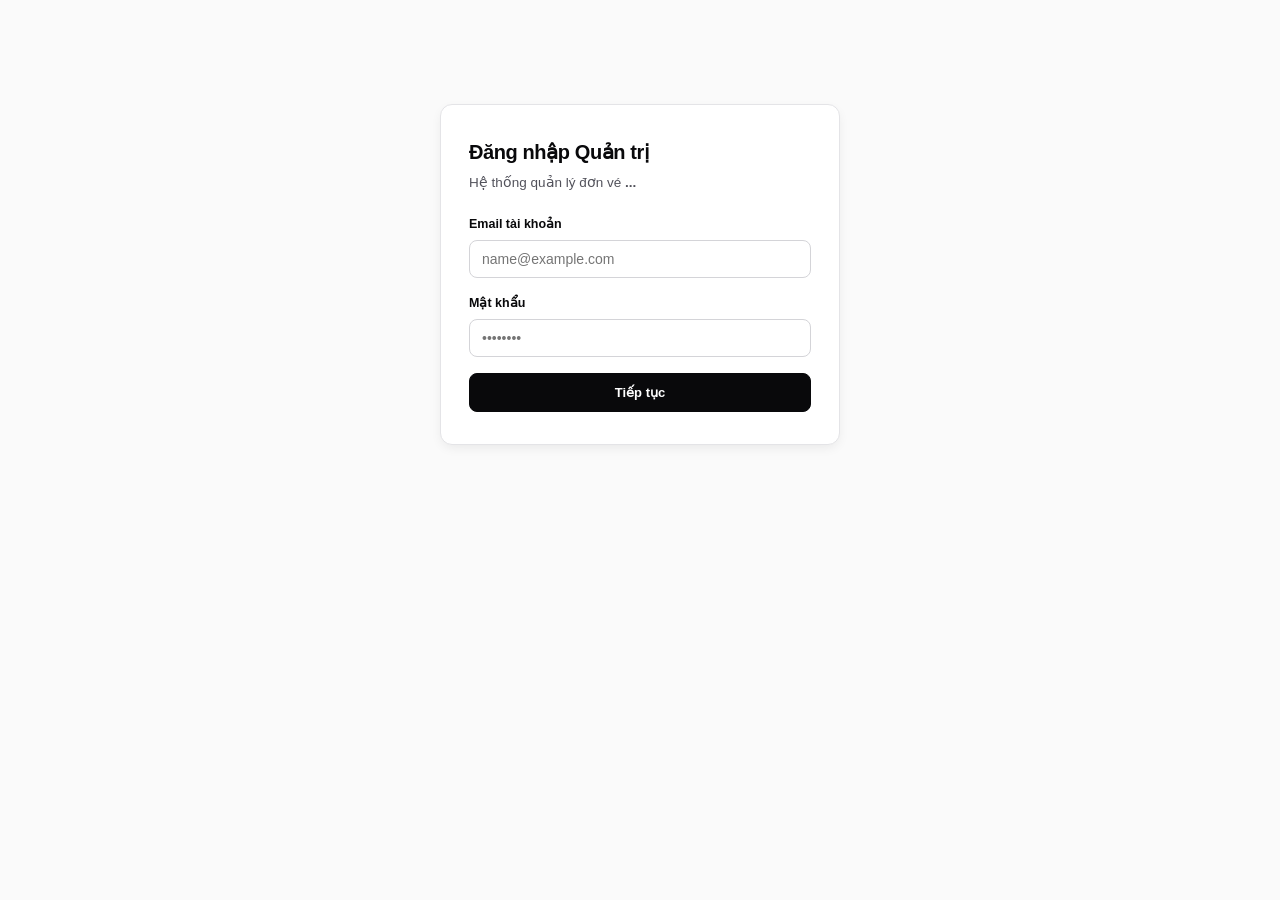
==== admin-orders.html @ 02960b20 "Initial commit: Ticket Checkout Template with 100% PayOS, RBAC & HMAC-SHA256 E-Ticket" ====
<!DOCTYPE html>
<html lang="vi">

<head>
    <meta charset="UTF-8">
    <meta name="viewport" content="width=device-width, initial-scale=1.0">
    <title>Quản Trị Đơn Vé — Minimal Admin</title>
    <style>
        :root {
            --bg-page: #fafafa;
            --bg-surface: #ffffff;
            --bg-subtle: #f4f4f5;
            --bg-hover: #f8f8f9;
            --text-primary: #09090b;
            --text-secondary: #52525b;
            --text-muted: #71717a;
            --border: #e4e4e7;
            --border-strong: #d4d4d8;
            --accent-black: #09090b;
            --accent-black-hover: #27272a;
            --radius-sm: 6px;
            --radius-md: 8px;
            --radius-lg: 12px;
            --shadow-sm: 0 1px 2px 0 rgba(0, 0, 0, 0.04);
            --shadow-md: 0 4px 12px -2px rgba(0, 0, 0, 0.08);
            --font-sans: "Inter", -apple-system, BlinkMacSystemFont, "Segoe UI", Roboto, sans-serif;
            --font-mono: "JetBrains Mono", ui-monospace, SFMono-Regular, Menlo, Monaco, Consolas, monospace;
        }

        * {
            box-sizing: border-box;
            margin: 0;
            padding: 0;
        }

        body {
            font-family: var(--font-sans);
            background-color: var(--bg-page);
            color: var(--text-primary);
            line-height: 1.5;
            -webkit-font-smoothing: antialiased;
            padding: 24px 20px 60px;
        }

        .container {
            max-width: 1380px;
            margin: 0 auto;
        }

        /* ================= LOGIN GATE (MINIMAL MONOCHROME) ================= */
        .login-overlay {
            max-width: 400px;
            margin: 80px auto;
            background: var(--bg-surface);
            border: 1px solid var(--border);
            border-radius: var(--radius-lg);
            padding: 32px 28px;
            box-shadow: var(--shadow-md);
        }

        .login-overlay h2 {
            font-size: 20px;
            font-weight: 700;
            letter-spacing: -0.02em;
            color: var(--text-primary);
            margin-bottom: 6px;
        }

        .login-overlay p {
            color: var(--text-secondary);
            font-size: 13.5px;
            margin-bottom: 22px;
        }

        .login-field {
            margin-bottom: 16px;
        }

        .login-field label {
            display: block;
            font-size: 12.5px;
            font-weight: 600;
            color: var(--text-primary);
            margin-bottom: 6px;
        }

        .login-field input {
            width: 100%;
            background: var(--bg-surface);
            border: 1px solid var(--border-strong);
            color: var(--text-primary);
            padding: 10px 12px;
            border-radius: var(--radius-md);
            font-size: 14px;
            outline: none;
            transition: border-color 0.15s;
        }

        .login-field input:focus {
            border-color: var(--text-primary);
        }

        .login-error {
            color: #dc2626;
            background: #fef2f2;
            border: 1px solid #fecaca;
            padding: 8px 12px;
            border-radius: var(--radius-sm);
            font-size: 12.5px;
            margin-bottom: 14px;
            display: none;
        }

        /* ================= TOP HEADER ================= */
        .top-header {
            display: flex;
            flex-wrap: wrap;
            justify-content: space-between;
            align-items: center;
            gap: 16px;
            margin-bottom: 20px;
            padding-bottom: 16px;
            border-bottom: 1px solid var(--border);
        }

        .brand-area h1 {
            font-size: 20px;
            font-weight: 700;
            letter-spacing: -0.02em;
            color: var(--text-primary);
        }

        .brand-area p {
            color: var(--text-muted);
            font-size: 13px;
            margin-top: 2px;
        }

        .header-actions {
            display: flex;
            gap: 8px;
            align-items: center;
            flex-wrap: wrap;
        }

        /* ================= BUTTONS & PILLS ================= */
        button,
        .btn-link {
            cursor: pointer;
            font-family: var(--font-sans);
            border-radius: var(--radius-md);
            padding: 8px 14px;
            font-size: 13px;
            font-weight: 600;
            transition: all 0.15s ease;
            display: inline-flex;
            align-items: center;
            justify-content: center;
            gap: 6px;
            text-decoration: none;
            line-height: 1.2;
        }

        button:disabled {
            opacity: 0.45;
            cursor: not-allowed;
        }

        .btn-solid {
            background: var(--accent-black);
            color: #ffffff;
            border: 1px solid var(--accent-black);
        }

        .btn-solid:hover:not(:disabled) {
            background: var(--accent-black-hover);
        }

        .btn-outline {
            background: var(--bg-surface);
            color: var(--text-primary);
            border: 1px solid var(--border-strong);
        }

        .btn-outline:hover:not(:disabled) {
            background: var(--bg-subtle);
            border-color: #a1a1aa;
        }

        .btn-ghost {
            background: transparent;
            color: var(--text-secondary);
            border: 1px solid transparent;
        }

        .btn-ghost:hover {
            background: var(--bg-subtle);
            color: var(--text-primary);
        }

        .role-pill {
            display: inline-flex;
            align-items: center;
            gap: 6px;
            padding: 5px 10px;
            border-radius: 99px;
            font-size: 12px;
            font-weight: 600;
        }

        .role-super {
            background: var(--text-primary);
            color: #ffffff;
        }

        .role-reviewer {
            background: var(--bg-subtle);
            color: var(--text-primary);
            border: 1px solid var(--border-strong);
        }

        /* ================= STATS BAR (COMPACT & CLEAN) ================= */
        .stats-grid {
            display: grid;
            grid-template-columns: repeat(auto-fit, minmax(200px, 1fr));
            gap: 12px;
            margin-bottom: 20px;
        }

        .stat-card {
            background: var(--bg-surface);
            border: 1px solid var(--border);
            border-radius: var(--radius-lg);
            padding: 16px 18px;
            box-shadow: var(--shadow-sm);
        }

        .stat-card .label {
            font-size: 12px;
            font-weight: 500;
            color: var(--text-muted);
            margin-bottom: 6px;
        }

        .stat-card .value {
            font-size: 22px;
            font-weight: 700;
            letter-spacing: -0.02em;
            color: var(--text-primary);
            font-variant-numeric: tabular-nums;
        }

        /* ================= BOOTSTRAP & SUPER ADMIN DRAWER ================= */
        .bootstrap-banner {
            background: var(--bg-surface);
            border: 2px solid var(--text-primary);
            border-radius: var(--radius-lg);
            padding: 18px 22px;
            margin-bottom: 18px;
            display: none;
            justify-content: space-between;
            align-items: center;
            flex-wrap: wrap;
            gap: 16px;
        }

        .security-panel {
            background: var(--bg-surface);
            border: 1px solid var(--border);
            border-radius: var(--radius-lg);
            padding: 18px 20px;
            margin-bottom: 16px;
            display: none;
            box-shadow: var(--shadow-sm);
        }

        .security-grid {
            display: grid;
            grid-template-columns: 1fr 1.4fr auto;
            gap: 12px;
            align-items: end;
        }

        @media (max-width: 900px) {
            .security-grid {
                grid-template-columns: 1fr;
            }
        }

        .security-field label {
            display: block;
            font-size: 11.5px;
            font-weight: 600;
            color: var(--text-secondary);
            margin-bottom: 5px;
        }

        .security-field input {
            width: 100%;
            background: var(--bg-page);
            border: 1px solid var(--border-strong);
            color: var(--text-primary);
            padding: 8px 11px;
            border-radius: var(--radius-md);
            font-size: 12.5px;
            font-family: var(--font-mono);
            outline: none;
        }

        .security-field input:focus {
            border-color: var(--text-primary);
            background: var(--bg-surface);
        }

        .batch-bar {
            background: var(--bg-surface);
            border: 1px solid var(--border);
            border-left: 4px solid var(--text-primary);
            border-radius: var(--radius-md);
            padding: 12px 18px;
            margin-bottom: 16px;
            display: none;
            justify-content: space-between;
            align-items: center;
            flex-wrap: wrap;
            gap: 12px;
            box-shadow: var(--shadow-sm);
        }

        /* ================= SEARCH & QUICK FILTER TOOLBAR ================= */
        .toolbar {
            background: var(--bg-surface);
            border: 1px solid var(--border);
            border-radius: var(--radius-lg);
            padding: 14px 16px;
            margin-bottom: 16px;
            display: flex;
            flex-wrap: wrap;
            gap: 12px;
            justify-content: space-between;
            align-items: center;
            box-shadow: var(--shadow-sm);
        }

        .search-box-wrap {
            position: relative;
            flex: 1;
            min-width: 280px;
            display: flex;
            align-items: center;
        }

        .search-box-wrap input {
            width: 100%;
            background: var(--bg-page);
            border: 1px solid var(--border-strong);
            color: var(--text-primary);
            padding: 9px 70px 9px 14px;
            border-radius: var(--radius-md);
            font-size: 13.5px;
            outline: none;
            transition: all 0.15s;
        }

        .search-box-wrap input:focus {
            background: var(--bg-surface);
            border-color: var(--text-primary);
            box-shadow: 0 0 0 2px rgba(9, 9, 11, 0.08);
        }

        .search-Clear-btn {
            position: absolute;
            right: 8px;
            background: var(--bg-subtle);
            color: var(--text-secondary);
            border: none;
            padding: 3px 8px;
            font-size: 11px;
            border-radius: 4px;
            display: none;
        }

        .filter-tabs {
            display: inline-flex;
            background: var(--bg-subtle);
            padding: 3px;
            border-radius: var(--radius-md);
            border: 1px solid var(--border);
            flex-wrap: wrap;
        }

        .filter-tab {
            border: none;
            background: transparent;
            color: var(--text-secondary);
            padding: 6px 12px;
            font-size: 12.5px;
            font-weight: 600;
            border-radius: var(--radius-sm);
            cursor: pointer;
            transition: all 0.12s;
        }

        .filter-tab.active {
            background: var(--bg-surface);
            color: var(--text-primary);
            box-shadow: var(--shadow-sm);
        }

        .filter-tab .count {
            font-family: var(--font-mono);
            font-size: 11px;
            padding: 1px 5px;
            border-radius: 99px;
            background: rgba(0, 0, 0, 0.06);
            margin-left: 4px;
        }

        /* ================= MINIMAL DATA TABLE ================= */
        .table-wrapper {
            background: var(--bg-surface);
            border: 1px solid var(--border);
            border-radius: var(--radius-lg);
            overflow-x: auto;
            box-shadow: var(--shadow-sm);
        }

        table {
            width: 100%;
            border-collapse: collapse;
            font-size: 13px;
            text-align: left;
        }

        th,
        td {
            padding: 12px 14px;
            border-bottom: 1px solid var(--border);
            vertical-align: middle;
        }

        th {
            background: var(--bg-page);
            color: var(--text-secondary);
            font-size: 11px;
            font-weight: 700;
            text-transform: uppercase;
            letter-spacing: 0.05em;
            white-space: nowrap;
            position: sticky;
            top: 0;
            z-index: 2;
        }

        tbody tr {
            transition: background-color 0.1s;
        }

        tbody tr:hover td {
            background-color: var(--bg-hover);
        }

        tbody tr:last-child td {
            border-bottom: none;
        }

        .mono-num {
            font-family: var(--font-mono);
            font-variant-numeric: tabular-nums;
        }

        .copyable {
            cursor: pointer;
            border-bottom: 1px dotted var(--border-strong);
            transition: color 0.12s;
        }

        .copyable:hover {
            color: #000;
            border-bottom-color: #000;
        }

        .customer-name {
            font-weight: 600;
            color: var(--text-primary);
            font-size: 13.5px;
        }

        .sub-meta {
            font-size: 11.5px;
            color: var(--text-muted);
            margin-top: 2px;
        }

        .memo-tag {
            display: inline-block;
            background: var(--bg-subtle);
            border: 1px solid var(--border);
            color: var(--text-primary);
            font-family: var(--font-mono);
            font-size: 11.5px;
            padding: 2px 6px;
            border-radius: 4px;
            margin-top: 3px;
        }

        /* ================= STATUS BADGES (MONOCHROME) ================= */
        .badge {
            display: inline-flex;
            align-items: center;
            gap: 5px;
            padding: 3px 9px;
            border-radius: 99px;
            font-size: 11.5px;
            font-weight: 600;
            white-space: nowrap;
        }

        .badge-pending {
            background: #ffffff;
            color: var(--text-secondary);
            border: 1px dashed var(--border-strong);
        }

        .badge-verified {
            background: var(--bg-subtle);
            color: var(--text-primary);
            border: 1px solid var(--text-primary);
        }

        .badge-approved {
            background: var(--text-primary);
            color: #ffffff;
            border: 1px solid var(--text-primary);
        }

        /* ================= TICKET PILLS & BILL THUMBNAIL ================= */
        .ticket-code-pill {
            display: inline-block;
            background: var(--bg-page);
            border: 1px solid var(--border-strong);
            color: var(--text-primary);
            font-family: var(--font-mono);
            font-size: 11.5px;
            font-weight: 600;
            padding: 2px 7px;
            border-radius: 4px;
            margin: 2px 2px 2px 0;
        }

        .ticket-masked-pill {
            display: inline-block;
            background: var(--bg-subtle);
            color: var(--text-muted);
            font-family: var(--font-mono);
            font-size: 11px;
            padding: 2px 7px;
            border-radius: 4px;
            margin: 2px 2px 2px 0;
        }

        .bill-thumb {
            width: 40px;
            height: 40px;
            border-radius: var(--radius-sm);
            object-fit: cover;
            border: 1px solid var(--border-strong);
            cursor: pointer;
            transition: transform 0.15s;
            background: var(--bg-subtle);
        }

        .bill-thumb:hover {
            transform: scale(1.08);
            border-color: var(--text-primary);
        }

        .btn-table-action {
            padding: 6px 10px;
            font-size: 12px;
            border-radius: var(--radius-sm);
        }

        .status-msg {
            padding: 40px 20px;
            text-align: center;
            color: var(--text-muted);
            font-size: 13.5px;
        }

        /* ================= MODALS (LIGHTBOX & TICKET) ================= */
        .modal-backdrop {
            position: fixed;
            inset: 0;
            background: rgba(9, 9, 11, 0.65);
            backdrop-filter: blur(2px);
            display: none;
            align-items: center;
            justify-content: center;
            padding: 20px;
            z-index: 9999;
        }

        .modal-card {
            background: var(--bg-surface);
            border: 1px solid var(--border);
            border-radius: var(--radius-lg);
            max-width: 720px;
            width: 100%;
            max-height: 90vh;
            overflow-y: auto;
            padding: 24px;
            box-shadow: 0 20px 50px rgba(0, 0, 0, 0.25);
        }

        .lightbox-card {
            background: var(--bg-surface);
            border: 1px solid var(--border);
            border-radius: var(--radius-lg);
            max-width: 880px;
            width: 95%;
            max-height: 92vh;
            display: flex;
            flex-direction: column;
            overflow: hidden;
            box-shadow: 0 25px 60px rgba(0, 0, 0, 0.35);
        }

        .lightbox-header {
            display: flex;
            justify-content: space-between;
            align-items: center;
            padding: 14px 20px;
            border-bottom: 1px solid var(--border);
            background: var(--bg-surface);
        }

        .lightbox-body {
            padding: 20px;
            overflow: auto;
            text-align: center;
            background: #18181b;
            flex: 1;
            display: flex;
            align-items: center;
            justify-content: center;
            min-height: 340px;
        }

        .lightbox-img {
            max-width: 100%;
            max-height: 70vh;
            border-radius: var(--radius-sm);
            transition: transform 0.2s ease;
        }

        .lightbox-toolbar {
            padding: 12px 20px;
            background: var(--bg-surface);
            border-top: 1px solid var(--border);
            display: flex;
            justify-content: space-between;
            align-items: center;
            flex-wrap: wrap;
            gap: 10px;
        }

        /* ================= TOAST COPY ================= */
        .toast {
            position: fixed;
            bottom: 24px;
            right: 24px;
            background: var(--text-primary);
            color: #ffffff;
            padding: 10px 16px;
            border-radius: var(--radius-md);
            font-size: 12.5px;
            font-weight: 500;
            box-shadow: var(--shadow-md);
            opacity: 0;
            transform: translateY(8px);
            pointer-events: none;
            transition: all 0.2s ease;
            z-index: 10000;
        }

        .toast.show {
            opacity: 1;
            transform: translateY(0);
        }
    </style>
</head>

<body>
    <!-- CỔNG ĐĂNG NHẬP MINIMAL -->
    <div id="admin-login-gate" class="login-overlay">
        <h2>Đăng nhập Quản trị</h2>
        <p>Hệ thống quản lý đơn vé <strong id="login-event-name">...</strong></p>
        <form id="admin-login-form">
            <div class="login-field">
                <label for="admin-email">Email tài khoản</label>
                <input type="email" id="admin-email" required placeholder="name@example.com" autocomplete="username">
            </div>
            <div class="login-field">
                <label for="admin-password">Mật khẩu</label>
                <input type="password" id="admin-password" required placeholder="••••••••"
                    autocomplete="current-password">
            </div>
            <div id="admin-login-error" class="login-error"></div>
            <button type="submit" class="btn-solid" style="width: 100%; padding: 11px;">Tiếp tục</button>
        </form>
    </div>

    <!-- DASHBOARD CHÍNH -->
    <div class="container" id="admin-dashboard-container" style="display: none;">
        <div class="top-header">
            <div class="brand-area">
                <h1 id="dashboard-title">Quản Trị Đơn Đặt Vé</h1>
                <p id="dashboard-subtitle">Nhấp vào SĐT, Mã đơn hoặc Nội dung CK trên bảng để sao chép nhanh</p>
            </div>
            <div class="header-actions">
                <span id="role-badge" class="role-pill role-reviewer">Đang kiểm tra quyền...</span>
                <button type="button" id="btn-toggle-settings" class="btn-outline" style="display: none;">⚙️ Cấu hình
                    Bảo mật</button>
                <a href="checkin.html" class="btn-outline btn-link">📷 Cổng Soát Vé</a>
                <a href="index.html" class="btn-ghost btn-link">← Trang đặt vé</a>
                <span id="admin-user-badge" class="mono-num"
                    style="font-size: 12px; color: var(--text-muted); padding: 0 4px;"></span>
                <button id="btn-logout" class="btn-outline" style="padding: 6px 10px; font-size: 12px;">Đăng
                    xuất</button>
            </div>
        </div>

        <!-- HỘP KHỞI TẠO SUPER ADMIN ĐẦU TIÊN -->
        <div id="bootstrap-banner" class="bootstrap-banner">
            <div style="max-width: 760px;">
                <h3 style="font-size: 15px; font-weight: 700; margin-bottom: 4px;">Khởi tạo Tài khoản Super Admin gốc
                    trên Server</h3>
                <p style="font-size: 13px; color: var(--text-secondary);">
                    Nhấn nút bên cạnh để khóa tài khoản hiện tại làm Super Admin trên Firestore Server. Các tài khoản
                    nhân viên khác sẽ tự động ở chế độ Nhân viên đối soát Bill (ẩn mã vé).
                </p>
            </div>
            <button type="button" id="btn-claim-super" class="btn-solid">
                Khóa Tài Khoản Này Làm Super Admin
            </button>
        </div>

        <!-- BẢNG CẤU HÌNH BẢO MẬT SERVER (ĐÓNG/MỞ GỌN GÀNG CHO SUPER ADMIN) -->
        <div id="super-security-panel" class="security-panel">
            <div
                style="display: flex; justify-content: space-between; align-items: center; margin-bottom: 12px; flex-wrap: wrap; gap: 8px;">
                <span style="font-size: 12px; font-weight: 700; text-transform: uppercase; letter-spacing: 0.04em;">
                    Cấu hình Bảo mật Server (`system_secrets/config` — Chỉ Super Admin)
                </span>
                <span id="security-save-status" style="font-size: 12px; font-weight: 600;"></span>
            </div>
            <div class="security-grid">
                <div class="security-field">
                    <label for="hmac-secret-input">Khóa Bí Mật Ký Số Mã Vé (HMAC-SHA256)</label>
                    <input type="password" id="hmac-secret-input" placeholder="Khóa bí mật trên Server...">
                </div>
                <div class="security-field">
                    <label for="webhook-url-input">Google Apps Script Webhook URLs (Cách nhau dấu phẩy để xoay
                        vòng)</label>
                    <input type="text" id="webhook-url-input" placeholder="https://script.google.com/macros/s/.../exec">
                </div>
                <div style="display: flex; gap: 8px;">
                    <button type="button" class="btn-outline" id="btn-toggle-secret">Hiện khóa</button>
                    <button type="button" class="btn-solid" id="btn-save-security">Lưu cấu hình</button>
                </div>
            </div>
            <div class="security-field" style="margin-top: 12px;">
                <label for="super-emails-input">Danh sách Email Super Admin (VD: 3 tài khoản, cách nhau bằng dấu
                    phẩy)</label>
                <input type="text" id="super-emails-input"
                    placeholder="admin1@gmail.com, admin2@gmail.com, admin3@gmail.com">
            </div>
        </div>

        <!-- THANH PHÁT HÀNH VÉ HÀNG LOẠT (CHỈ SUPER ADMIN) -->
        <div id="super-batch-bar" class="batch-bar">
            <div>
                <div style="font-weight: 700; font-size: 13.5px;">
                    Phát hành vé & Gửi Email tự động hàng loạt
                </div>
                <div id="batch-progress-text" style="font-size: 12.5px; color: var(--text-secondary); margin-top: 2px;">
                    Hiện có <strong id="verified-count-label" class="mono-num">0</strong> đơn đã được nhân viên xác nhận
                    Bill chờ cấp vé.
                </div>
            </div>
            <div style="display: flex; gap: 8px; flex-wrap: wrap;">
                <button type="button" id="btn-batch-verified" class="btn-solid">
                    ⚡ Cấp vé & Gửi mail các đơn đã soi Bill
                </button>
                <button type="button" id="btn-batch-stop" class="btn-outline" style="display: none;">
                    Dừng hàng đợi
                </button>
            </div>
        </div>

        <!-- THỐNG KÊ NHANH -->
        <div class="stats-grid">
            <div class="stat-card">
                <div class="label">Đơn hiển thị</div>
                <div class="value" id="stat-total-orders">0</div>
            </div>
            <div class="stat-card">
                <div class="label">Tổng số lượng vé</div>
                <div class="value" id="stat-total-tickets">0</div>
            </div>
            <div class="stat-card">
                <div class="label">Tổng doanh thu</div>
                <div class="value" id="stat-total-revenue">0 ₫</div>
            </div>
            <div class="stat-card">
                <div class="label">Chờ soi / Đã soi / Đã cấp vé</div>
                <div class="value" id="stat-status-ratio" style="font-size: 18px;">0 / 0 / 0</div>
            </div>
        </div>

        <!-- THANH TRA CỨU NHANH & LỌC 1 CHẠM -->
        <div class="toolbar">
            <div class="search-box-wrap">
                <input type="text" id="search-input"
                    placeholder="Tìm nhanh theo Tên, SĐT, Email, Mã đơn, Mã vé, Nội dung CK... (Nhấn / để tìm)">
                <button type="button" id="btn-clear-search" class="search-Clear-btn">✕ Xóa</button>
            </div>

            <div class="filter-tabs" id="quick-filter-tabs">
                <button type="button" class="filter-tab active" data-status="ALL">
                    Tất cả <span class="count" id="cnt-all">0</span>
                </button>
                <button type="button" class="filter-tab" data-status="PENDING">
                    Chờ soi Bill <span class="count" id="cnt-pending">0</span>
                </button>
                <button type="button" class="filter-tab" data-status="BILL_VERIFIED">
                    Đã soi Bill <span class="count" id="cnt-verified">0</span>
                </button>
                <button type="button" class="filter-tab" data-status="APPROVED">
                    Đã cấp vé <span class="count" id="cnt-approved">0</span>
                </button>
            </div>

            <!-- Giữ select ẩn để tương thích hoàn toàn với logic lọc -->
            <select id="status-filter" style="display: none;">
                <option value="ALL">ALL</option>
                <option value="PENDING">PENDING</option>
                <option value="BILL_VERIFIED">BILL_VERIFIED</option>
                <option value="APPROVED">APPROVED</option>
            </select>

            <div class="btn-group">
                <button class="btn-solid" id="btn-verify-payos-batch" title="Kiểm tra tự động các đơn chờ qua PayOS">⚡ Đối soát PayOS</button>
                <button class="btn-outline" id="btn-refresh">↻ Làm mới</button>
                <button class="btn-outline" id="btn-export-csv">↓ Xuất CSV</button>
                <button class="btn-outline" id="btn-export-json">↓ JSON</button>
            </div>
        </div>

        <!-- BẢNG DỮ LIỆU TỐI GIẢN DỄ TRA CỨU -->
        <div class="table-wrapper">
            <table>
                <thead>
                    <tr>
                        <th style="width: 46px;">#</th>
                        <th>Khách hàng & Mã đơn</th>
                        <th>Liên hệ (SĐT / Email)</th>
                        <th>Số vé & Thanh toán</th>
                        <th>Biên lai</th>
                        <th>Mã vé bảo mật</th>
                        <th>Trạng thái</th>
                        <th style="text-align: right;">Thao tác</th>
                    </tr>
                </thead>
                <tbody id="orders-tbody">
                    <tr>
                        <td colspan="8" class="status-msg">Đang tải dữ liệu đơn hàng...</td>
                    </tr>
                </tbody>
            </table>
        </div>
    </div>

    <!-- MODAL XEM ẢNH BIÊN LAI (LIGHTBOX) -->
    <div id="bill-lightbox-modal" class="modal-backdrop">
        <div class="lightbox-card">
            <div class="lightbox-header">
                <div>
                    <h3 id="lightbox-title" style="font-size: 15px; font-weight: 700;">Biên lai chuyển khoản</h3>
                    <p id="lightbox-subtitle" style="font-size: 12px; color: var(--text-muted); margin-top: 2px;">...
                    </p>
                </div>
                <button type="button" id="btn-close-lightbox" class="btn-outline"
                    style="padding: 5px 10px; font-size: 12px;">✕ Đóng (Esc)</button>
            </div>
            <div class="lightbox-body">
                <img id="lightbox-img" class="lightbox-img" src="" alt="Ảnh Biên Lai" />
            </div>
            <div class="lightbox-toolbar">
                <div style="display: flex; gap: 8px;">
                    <button type="button" class="btn-outline" id="btn-rotate-bill">↻ Xoay 90°</button>
                    <button type="button" class="btn-outline" id="btn-zoom-bill">🔍 Phóng to 1.6x</button>
                </div>
                <div style="display: flex; gap: 8px;">
                    <button type="button" class="btn-outline" id="btn-open-bill-tab">↗ Mở tab mới</button>
                    <button type="button" class="btn-solid" id="btn-download-bill">↓ Tải ảnh về</button>
                </div>
            </div>
        </div>
    </div>

    <!-- MODAL XEM VÉ QR & GỬI EMAIL VÉ -->
    <div id="ticket-modal" class="modal-backdrop">
        <div class="modal-card">
            <div
                style="display: flex; justify-content: space-between; align-items: center; margin-bottom: 14px; padding-bottom: 12px; border-bottom: 1px solid var(--border);">
                <h3 style="font-size: 16px; font-weight: 700;">Chi tiết Vé điện tử & Gửi Email</h3>
                <button type="button" id="btn-close-modal" class="btn-outline"
                    style="padding: 5px 10px; font-size: 12px;">✕ Đóng</button>
            </div>
            <div id="modal-status-banner"
                style="display: none; padding: 10px 12px; border-radius: var(--radius-md); font-size: 12.5px; margin-bottom: 12px; border: 1px solid var(--border);">
            </div>
            <div style="display: flex; flex-wrap: wrap; gap: 8px; margin-bottom: 14px;">
                <button type="button" id="btn-modal-send-email" class="btn-solid">Gửi Email Vé Tự Động</button>
                <button type="button" id="btn-modal-copy-html" class="btn-outline">Copy Nội Dung Email</button>
                <a id="btn-modal-open-gmail" href="#" target="_blank" rel="noopener noreferrer"
                    class="btn-outline btn-link">Mở Gmail Soạn Sẵn</a>
            </div>
            <div id="modal-preview-container"
                style="background: var(--bg-page); border: 1px solid var(--border); border-radius: var(--radius-md); padding: 14px; max-height: 55vh; overflow-y: auto;">
            </div>
        </div>
    </div>

    <!-- TOAST THÔNG BÁO COPY -->
    <div id="copy-toast" class="toast">Đã sao chép vào bộ nhớ tạm</div>

    <script type="module">
        import { EVENT_CONFIG, FIREBASE_CONFIG, EMAIL_CONFIG } from "./js/config.js";
        import {
            db,
            auth,
            collection,
            getDocs,
            signInWithEmailAndPassword,
            signOut,
            onAuthStateChanged,
            escapeHtml
        } from "./js/firebase-core.js";
        import {
            checkServerRole,
            claimSuperAdminBootstrap,
            saveSuperAdminEmailsList,
            loadServerSecretConfig,
            saveServerSecretConfig,
            loadAllOrderTicketsForSuperAdmin,
            verifyOrderBillByReviewer,
            approveAndIssueTickets,
            revokeOrderTickets,
            buildTicketEmailHtml,
            sendTicketEmail,
            verifyPayosOrderPayment
        } from "./js/ticket-service.js";

        document.getElementById('login-event-name').textContent = EVENT_CONFIG.eventName;
        document.getElementById('dashboard-title').textContent = `${EVENT_CONFIG.eventName} — Quản Trị Đơn Vé`;

        const loginGate = document.getElementById('admin-login-gate');
        const dashboardContainer = document.getElementById('admin-dashboard-container');
        const loginForm = document.getElementById('admin-login-form');
        const loginError = document.getElementById('admin-login-error');
        const adminUserBadge = document.getElementById('admin-user-badge');
        const roleBadge = document.getElementById('role-badge');
        const btnLogout = document.getElementById('btn-logout');
        const btnToggleSettings = document.getElementById('btn-toggle-settings');

        const bootstrapBanner = document.getElementById('bootstrap-banner');
        const btnClaimSuper = document.getElementById('btn-claim-super');
        const superSecurityPanel = document.getElementById('super-security-panel');
        const superBatchBar = document.getElementById('super-batch-bar');
        const securitySaveStatus = document.getElementById('security-save-status');

        const hmacSecretInput = document.getElementById('hmac-secret-input');
        const webhookUrlInput = document.getElementById('webhook-url-input');
        const superEmailsInput = document.getElementById('super-emails-input');
        const btnToggleSecret = document.getElementById('btn-toggle-secret');
        const btnSaveSecurity = document.getElementById('btn-save-security');

        const btnBatchVerified = document.getElementById('btn-batch-verified');
        const btnBatchStop = document.getElementById('btn-batch-stop');
        const batchProgressText = document.getElementById('batch-progress-text');
        const verifiedCountLabel = document.getElementById('verified-count-label');

        const ticketModal = document.getElementById('ticket-modal');
        const btnCloseModal = document.getElementById('btn-close-modal');
        const btnModalSendEmail = document.getElementById('btn-modal-send-email');
        const btnModalCopyHtml = document.getElementById('btn-modal-copy-html');
        const btnModalOpenGmail = document.getElementById('btn-modal-open-gmail');
        const modalPreviewContainer = document.getElementById('modal-preview-container');
        const modalStatusBanner = document.getElementById('modal-status-banner');

        const billLightboxModal = document.getElementById('bill-lightbox-modal');
        const lightboxImg = document.getElementById('lightbox-img');
        const lightboxTitle = document.getElementById('lightbox-title');
        const lightboxSubtitle = document.getElementById('lightbox-subtitle');
        const btnCloseLightbox = document.getElementById('btn-close-lightbox');
        const btnRotateBill = document.getElementById('btn-rotate-bill');
        const btnZoomBill = document.getElementById('btn-zoom-bill');
        const btnOpenBillTab = document.getElementById('btn-open-bill-tab');
        const btnDownloadBill = document.getElementById('btn-download-bill');

        const tbody = document.getElementById('orders-tbody');
        const searchInput = document.getElementById('search-input');
        const btnClearSearch = document.getElementById('btn-clear-search');
        const statusFilter = document.getElementById('status-filter');
        const quickFilterTabs = document.getElementById('quick-filter-tabs');
        const btnRefresh = document.getElementById('btn-refresh');
        const btnExportCsv = document.getElementById('btn-export-csv');
        const btnExportJson = document.getElementById('btn-export-json');
        const copyToast = document.getElementById('copy-toast');

        let currentUser = null;
        let isSuperAdmin = false;
        let realTicketVaultMap = {};
        let allOrders = [];
        let filteredOrders = [];
        let currentModalOrder = null;
        let currentLightboxOrder = null;
        let currentBillRotation = 0;
        let currentBillZoom = 1;
        let stopBatchFlag = false;

        let toastTimer = null;
        function showCopyToast(text) {
            copyToast.textContent = `✓ Đã sao chép: ${text}`;
            copyToast.classList.add('show');
            if (toastTimer) clearTimeout(toastTimer);
            toastTimer = setTimeout(() => copyToast.classList.remove('show'), 2000);
        }

        function formatCurrency(val) {
            return Number(val || 0).toLocaleString('vi-VN') + ' ₫';
        }

        function formatDate(ts) {
            if (!ts) return '—';
            const d = ts.toDate ? ts.toDate() : new Date(ts);
            return d.toLocaleString('vi-VN', {
                hour: '2-digit', minute: '2-digit',
                day: '2-digit', month: '2-digit', year: 'numeric'
            });
        }

        // Phím tắt "/" để focus ngay vào ô tìm kiếm, "Esc" để đóng modal
        document.addEventListener('keydown', (e) => {
            if (e.key === '/' && document.activeElement !== searchInput && !['INPUT', 'TEXTAREA'].includes(document.activeElement.tagName)) {
                e.preventDefault();
                searchInput.focus();
                searchInput.select();
            } else if (e.key === 'Escape') {
                billLightboxModal.style.display = 'none';
                ticketModal.style.display = 'none';
            }
        });

        // Đóng/mở gọn bảng cấu hình bảo mật của Super Admin
        btnToggleSettings.addEventListener('click', () => {
            if (!isSuperAdmin) return;
            const isHidden = superSecurityPanel.style.display === 'none';
            superSecurityPanel.style.display = isHidden ? 'block' : 'none';
        });

        btnToggleSecret.addEventListener('click', () => {
            const isPwd = hmacSecretInput.type === 'password';
            hmacSecretInput.type = isPwd ? 'text' : 'password';
            btnToggleSecret.textContent = isPwd ? 'Ẩn khóa' : 'Hiện khóa';
        });

        btnSaveSecurity.addEventListener('click', async () => {
            if (!isSuperAdmin) return;
            btnSaveSecurity.disabled = true;
            btnSaveSecurity.textContent = 'Đang lưu...';
            try {
                await saveServerSecretConfig(hmacSecretInput.value.trim(), webhookUrlInput.value.trim());
                if (superEmailsInput) {
                    const updatedEmails = await saveSuperAdminEmailsList(superEmailsInput.value);
                    superEmailsInput.value = updatedEmails.join(', ');
                }
                securitySaveStatus.textContent = '✓ Đã lưu lên Server!';
                setTimeout(() => { securitySaveStatus.textContent = ''; }, 3000);
            } catch (err) {
                alert('Không thể lưu cấu hình: ' + err.message);
            } finally {
                btnSaveSecurity.disabled = false;
                btnSaveSecurity.textContent = 'Lưu cấu hình';
            }
        });

        btnClaimSuper.addEventListener('click', async () => {
            if (!currentUser) return;
            btnClaimSuper.disabled = true;
            btnClaimSuper.textContent = 'Đang khóa quyền...';
            try {
                await claimSuperAdminBootstrap(currentUser);
                await setupRoleAndLoadData(currentUser);
            } catch (err) {
                alert('Lỗi khởi tạo Super Admin: ' + err.message);
                btnClaimSuper.disabled = false;
                btnClaimSuper.textContent = 'Khóa Tài Khoản Này Làm Super Admin';
            }
        });

        // Lightbox Xem Ảnh Biên Lai
        function updateLightboxTransform() {
            if (lightboxImg) {
                lightboxImg.style.transform = `rotate(${currentBillRotation}deg) scale(${currentBillZoom})`;
            }
        }

        function dataUriToBlob(dataUri) {
            try {
                const arr = dataUri.split(',');
                const mimeMatch = arr[0].match(/:(.*?);/);
                const mime = mimeMatch ? mimeMatch[1] : 'image/jpeg';
                const bstr = atob(arr[1]);
                let n = bstr.length;
                const u8arr = new Uint8Array(n);
                while (n--) u8arr[n] = bstr.charCodeAt(n);
                return new Blob([u8arr], { type: mime });
            } catch (e) {
                return null;
            }
        }

        function openBillLightbox(order) {
            if (!order || !order.imageUrl) return;
            currentLightboxOrder = order;
            currentBillRotation = 0;
            currentBillZoom = 1;
            btnZoomBill.textContent = '🔍 Phóng to 1.6x';
            updateLightboxTransform();

            lightboxImg.src = order.imageUrl;
            lightboxTitle.textContent = `Biên lai: ${order.name || 'Khách hàng'} — ${formatCurrency(order.totalAmount)}`;
            lightboxSubtitle.textContent = `SĐT: ${order.phone || '---'} • Số vé: ${order.quantity} • Nội dung CK: ${order.transferMemo || '---'}`;
            billLightboxModal.style.display = 'flex';
        }

        btnCloseLightbox.addEventListener('click', () => { billLightboxModal.style.display = 'none'; });
        billLightboxModal.addEventListener('click', (e) => { if (e.target === billLightboxModal) billLightboxModal.style.display = 'none'; });

        btnRotateBill.addEventListener('click', () => {
            currentBillRotation = (currentBillRotation + 90) % 360;
            updateLightboxTransform();
        });

        btnZoomBill.addEventListener('click', () => {
            currentBillZoom = currentBillZoom === 1 ? 1.6 : 1;
            btnZoomBill.textContent = currentBillZoom === 1 ? '🔍 Phóng to 1.6x' : '🔍 Thu nhỏ 1.0x';
            updateLightboxTransform();
        });

        btnOpenBillTab.addEventListener('click', () => {
            if (!currentLightboxOrder || !currentLightboxOrder.imageUrl) return;
            const url = currentLightboxOrder.imageUrl;
            if (url.startsWith('data:image/')) {
                const blob = dataUriToBlob(url);
                if (blob) window.open(URL.createObjectURL(blob), '_blank');
            } else {
                window.open(url, '_blank');
            }
        });

        btnDownloadBill.addEventListener('click', () => {
            if (!currentLightboxOrder || !currentLightboxOrder.imageUrl) return;
            const url = currentLightboxOrder.imageUrl;
            const safeName = (currentLightboxOrder.name || 'Khach').replace(/[^a-zA-Z0-9]/g, '_');
            const fileName = `Bill_${safeName}_${currentLightboxOrder.id}.jpg`;

            if (url.startsWith('data:image/')) {
                const blob = dataUriToBlob(url);
                if (blob) {
                    const blobUrl = URL.createObjectURL(blob);
                    const a = document.createElement('a');
                    a.href = blobUrl;
                    a.download = fileName;
                    a.click();
                    URL.revokeObjectURL(blobUrl);
                }
            } else {
                const a = document.createElement('a');
                a.href = url;
                a.target = '_blank';
                a.download = fileName;
                a.click();
            }
        });

        async function setupRoleAndLoadData(user) {
            currentUser = user;
            const roleInfo = await checkServerRole(user);
            isSuperAdmin = roleInfo.isSuperAdmin;

            bootstrapBanner.style.display = roleInfo.canClaimSuperAdmin ? 'flex' : 'none';

            if (isSuperAdmin) {
                roleBadge.className = 'role-pill role-super';
                roleBadge.textContent = 'Super Admin';
                btnToggleSettings.style.display = 'inline-flex';
                superSecurityPanel.style.display = 'none'; // Mặc định thu gọn để bảng đơn hàng thoáng nhất
                superBatchBar.style.display = 'flex';

                if (superEmailsInput && Array.isArray(roleInfo.superAdminEmails)) {
                    superEmailsInput.value = roleInfo.superAdminEmails.join(', ');
                }

                try {
                    const secCfg = await loadServerSecretConfig();
                    hmacSecretInput.value = secCfg.hmacSecret || '';
                    webhookUrlInput.value = secCfg.webhookUrls || EMAIL_CONFIG.appsScriptWebhookUrl || '';
                } catch (e) {
                    console.warn('Chưa đọc được system_secrets/config:', e);
                }
            } else {
                roleBadge.className = 'role-pill role-reviewer';
                roleBadge.textContent = 'Nhân viên đối soát Bill';
                btnToggleSettings.style.display = 'none';
                superSecurityPanel.style.display = 'none';
                superBatchBar.style.display = 'none';
                hmacSecretInput.value = '';
                webhookUrlInput.value = '';
                if (superEmailsInput) superEmailsInput.value = '';
            }

            await loadOrders();
        }

        async function loadOrders() {
            tbody.innerHTML = `<tr><td colspan="8" class="status-msg">Đang đồng bộ dữ liệu từ Firestore...</td></tr>`;
            try {
                realTicketVaultMap = {};
                if (isSuperAdmin) {
                    try {
                        realTicketVaultMap = await loadAllOrderTicketsForSuperAdmin();
                    } catch (e) {
                        console.warn('Không thể tải order_tickets:', e);
                    }
                }

                const snap = await getDocs(collection(db, FIREBASE_CONFIG.ordersCollection));
                allOrders = [];
                snap.forEach((docSnap) => {
                    const d = docSnap.data();
                    const qty = Number(d.quantity) || 0;
                    const amount = Number(d.totalAmount) || (qty * EVENT_CONFIG.ticketPrice);
                    const rawTime = (d.createdAt && d.createdAt.toMillis) ? d.createdAt.toMillis() : ((d.timestamp && d.timestamp.toMillis) ? d.timestamp.toMillis() : 0);

                    const realCodes = isSuperAdmin
                        ? (realTicketVaultMap[docSnap.id] || (Array.isArray(d.ticketCodes) ? d.ticketCodes : []))
                        : [];

                    const rawImg = d.billImageBase64 || d.billImage || d.imageUrl || d.image || d.bill || d.billUrl || d.receiptUrl || '';
                    let validImg = '';
                    if (rawImg && rawImg.startsWith('data:image/')) {
                        validImg = rawImg;
                    } else if (rawImg && rawImg.startsWith('http') && !rawImg.includes('local_compressed')) {
                        validImg = rawImg;
                    } else if (d.billImageBase64 && d.billImageBase64.startsWith('data:image/')) {
                        validImg = d.billImageBase64;
                    } else if (rawImg) {
                        validImg = rawImg;
                    }

                    allOrders.push({
                        id: docSnap.id,
                        name: d.customerName || d.name || '',
                        phone: d.phone || '',
                        email: d.email || '',
                        quantity: qty,
                        voucherCode: d.voucherCode || '',
                        discountAmount: Number(d.discountAmount) || 0,
                        totalAmount: amount,
                        transferMemo: d.transferMemo || '',
                        payosOrderCode: d.payosOrderCode ? String(d.payosOrderCode) : '',
                        paymentMethod: d.paymentMethod || '',
                        imageUrl: validImg,
                        status: (d.status || 'pending').toUpperCase(),
                        verifiedBy: d.verifiedBy || '',
                        maskedTickets: Array.isArray(d.maskedTickets) ? d.maskedTickets : [],
                        realTicketCodes: realCodes,
                        emailSent: Boolean(d.emailSent),
                        createdAtText: formatDate(d.createdAt || d.timestamp),
                        rawTime: rawTime
                    });
                });

                allOrders.sort((a, b) => b.rawTime - a.rawTime);
                applyFilters();
            } catch (error) {
                tbody.innerHTML = `
                    <tr>
                        <td colspan="8" class="status-msg" style="color: #dc2626;">
                            Không thể đọc dữ liệu: <strong>${escapeHtml(error.message)}</strong>
                        </td>
                    </tr>`;
            }
        }

        function updateStats(list) {
            const totalOrders = list.length;
            const totalTickets = list.reduce((sum, item) => sum + item.quantity, 0);
            const totalRevenue = list.reduce((sum, item) => sum + item.totalAmount, 0);

            const allPending = allOrders.filter(i => i.status === 'PENDING').length;
            const allVerified = allOrders.filter(i => i.status === 'BILL_VERIFIED').length;
            const allApproved = allOrders.filter(i => i.status === 'APPROVED').length;

            document.getElementById('stat-total-orders').textContent = totalOrders;
            document.getElementById('stat-total-tickets').textContent = totalTickets + ' vé';
            document.getElementById('stat-total-revenue').textContent = formatCurrency(totalRevenue);
            document.getElementById('stat-status-ratio').textContent = `${allPending} / ${allVerified} / ${allApproved}`;

            document.getElementById('cnt-all').textContent = allOrders.length;
            document.getElementById('cnt-pending').textContent = allPending;
            document.getElementById('cnt-verified').textContent = allVerified;
            document.getElementById('cnt-approved').textContent = allApproved;

            if (verifiedCountLabel) verifiedCountLabel.textContent = allVerified;
        }

        function applyFilters() {
            const keyword = searchInput.value.trim().toLowerCase();
            btnClearSearch.style.display = keyword ? 'inline-block' : 'none';
            const st = statusFilter.value;

            filteredOrders = allOrders.filter(item => {
                const matchStatus = (st === 'ALL') || (item.status === st);
                const ticketsStr = (item.realTicketCodes || []).join(' ').toLowerCase();
                const matchKeyword = !keyword ||
                    item.name.toLowerCase().includes(keyword) ||
                    item.phone.toLowerCase().includes(keyword) ||
                    item.email.toLowerCase().includes(keyword) ||
                    item.transferMemo.toLowerCase().includes(keyword) ||
                    (item.payosOrderCode && item.payosOrderCode.toLowerCase().includes(keyword)) ||
                    ticketsStr.includes(keyword) ||
                    item.id.toLowerCase().includes(keyword);
                return matchStatus && matchKeyword;
            });

            updateStats(filteredOrders);
            renderTable(filteredOrders);
        }

        // Sự kiện bấm Tab lọc nhanh 1 chạm
        quickFilterTabs.querySelectorAll('.filter-tab').forEach(tab => {
            tab.addEventListener('click', () => {
                quickFilterTabs.querySelectorAll('.filter-tab').forEach(t => t.classList.remove('active'));
                tab.classList.add('active');
                statusFilter.value = tab.getAttribute('data-status');
                applyFilters();
            });
        });

        btnClearSearch.addEventListener('click', () => {
            searchInput.value = '';
            searchInput.focus();
            applyFilters();
        });

        function openTicketModal(order) {
            if (!isSuperAdmin) return;
            currentModalOrder = order;
            const codes = Array.isArray(order.realTicketCodes) ? order.realTicketCodes : [];
            const emailHtml = buildTicketEmailHtml(order, codes);
            modalPreviewContainer.innerHTML = emailHtml;
            modalStatusBanner.style.display = 'none';

            const subject = `[${EVENT_CONFIG.eventName}] Vé Điện Tử Chính Thức (${codes.length} vé) - Đơn #${order.id}`;
            const plainTextBody = [
                `Xin chào ${order.name},`,
                `Đơn đặt vé #${order.id} của bạn tại sự kiện ${EVENT_CONFIG.eventName} đã được xác nhận thanh toán!`,
                ``,
                `DANH SÁCH MÃ VÉ CHECK-IN CỦA BẠN (${codes.length} vé):`,
                ...codes.map((c, i) => `• Vé ${i + 1}: ${c}`)
            ].join('\n');

            btnModalOpenGmail.href = `https://mail.google.com/mail/?view=cm&fs=1&to=${encodeURIComponent(order.email)}&su=${encodeURIComponent(subject)}&body=${encodeURIComponent(plainTextBody)}`;
            ticketModal.style.display = 'flex';
        }

        btnCloseModal.addEventListener('click', () => { ticketModal.style.display = 'none'; });
        ticketModal.addEventListener('click', (e) => { if (e.target === ticketModal) ticketModal.style.display = 'none'; });

        btnModalSendEmail.addEventListener('click', async () => {
            if (!currentModalOrder || !isSuperAdmin) return;
            const codes = currentModalOrder.realTicketCodes || [];
            const webhookUrls = webhookUrlInput.value.trim();
            btnModalSendEmail.disabled = true;
            btnModalSendEmail.textContent = 'Đang gửi...';
            try {
                const res = await sendTicketEmail(currentModalOrder, codes, webhookUrls);
                modalStatusBanner.style.display = 'block';
                if (res.success) {
                    currentModalOrder.emailSent = true;
                    modalStatusBanner.style.background = '#f4f4f5';
                    modalStatusBanner.style.color = '#09090b';
                    const quotaNote = typeof res.remainingQuota === 'number' ? ` (Webhook #${res.webhookIndex}, còn ${res.remainingQuota} lượt hôm nay)` : '';
                    modalStatusBanner.textContent = `✓ Đã gửi email vé tới ${currentModalOrder.email}${quotaNote}`;
                    applyFilters();
                } else {
                    modalStatusBanner.textContent = `⚠️ ${res.reason}`;
                }
            } catch (err) {
                modalStatusBanner.style.display = 'block';
                modalStatusBanner.textContent = `Lỗi gửi email: ${err.message}`;
            } finally {
                btnModalSendEmail.disabled = false;
                btnModalSendEmail.textContent = 'Gửi Email Vé Tự Động';
            }
        });

        btnModalCopyHtml.addEventListener('click', async () => {
            if (!currentModalOrder || !isSuperAdmin) return;
            try {
                const html = buildTicketEmailHtml(currentModalOrder, currentModalOrder.realTicketCodes || []);
                const blobHtml = new Blob([html], { type: 'text/html' });
                const blobText = new Blob([modalPreviewContainer.innerText], { type: 'text/plain' });
                if (window.ClipboardItem) {
                    await navigator.clipboard.write([new ClipboardItem({ 'text/html': blobHtml, 'text/plain': blobText })]);
                } else {
                    await navigator.clipboard.writeText(html);
                }
                showCopyToast('Nội dung Email HTML');
            } catch (e) {
                alert('Không thể copy: ' + e.message);
            }
        });

        btnBatchStop.addEventListener('click', () => {
            stopBatchFlag = true;
            btnBatchStop.textContent = 'Đang dừng...';
        });

        btnBatchVerified.addEventListener('click', async () => {
            if (!isSuperAdmin) return;
            const queue = allOrders.filter(o => o.status === 'BILL_VERIFIED' || (o.status === 'APPROVED' && !o.emailSent));
            if (queue.length === 0) {
                alert('Không có đơn nào ở trạng thái "Đã soi Bill" hoặc chưa gửi mail.');
                return;
            }

            const secretKey = hmacSecretInput.value.trim();
            const webhookUrls = webhookUrlInput.value.trim();
            if (!secretKey) {
                superSecurityPanel.style.display = 'block';
                hmacSecretInput.focus();
                alert('Vui lòng kiểm tra Khóa Bí Mật HMAC trong mục Cấu hình Bảo mật trước khi cấp vé.');
                return;
            }

            if (!confirm(`Xác nhận cấp mã vé & gửi Email tự động cho ${queue.length} đơn hàng?`)) return;

            stopBatchFlag = false;
            btnBatchVerified.disabled = true;
            btnBatchStop.style.display = 'inline-flex';
            btnBatchStop.textContent = 'Dừng hàng đợi';

            let successCount = 0;
            for (let i = 0; i < queue.length; i++) {
                if (stopBatchFlag) break;
                const order = queue[i];
                batchProgressText.innerHTML = `Đang xử lý <strong>${i + 1}/${queue.length}</strong> (${escapeHtml(order.name)})...`;

                try {
                    const issuedCodes = await approveAndIssueTickets(order, secretKey, order.realTicketCodes);
                    order.status = 'APPROVED';
                    order.realTicketCodes = issuedCodes;
                    realTicketVaultMap[order.id] = issuedCodes;

                    if (webhookUrls || EMAIL_CONFIG.provider !== 'apps_script') {
                        const mailRes = await sendTicketEmail(order, issuedCodes, webhookUrls);
                        if (mailRes.success) order.emailSent = true;
                    }
                    successCount++;
                    applyFilters();
                } catch (err) {
                    console.error('Lỗi xử lý đơn:', order.id, err);
                }

                await new Promise(r => setTimeout(r, 1200));
            }

            btnBatchVerified.disabled = false;
            btnBatchStop.style.display = 'none';
            batchProgressText.innerHTML = `✓ Đã hoàn tất xử lý <strong>${successCount}/${queue.length}</strong> đơn hàng.`;
        });

        function renderTable(list) {
            if (list.length === 0) {
                tbody.innerHTML = `<tr><td colspan="8" class="status-msg">Không tìm thấy đơn đặt vé nào khớp với điều kiện tra cứu.</td></tr>`;
                return;
            }

            tbody.innerHTML = list.map((item, idx) => {
                const st = item.status;
                let badgeHtml = `<span class="badge badge-pending">Chờ soi Bill</span>`;
                if (st === 'BILL_VERIFIED') {
                    badgeHtml = `<span class="badge badge-verified">Đã soi Bill</span>` +
                        (item.verifiedBy ? `<div class="sub-meta">bởi ${escapeHtml(item.verifiedBy)}</div>` : '');
                } else if (st === 'APPROVED') {
                    badgeHtml = `<span class="badge badge-approved">✓ Đã cấp vé</span>`;
                }

                let billCellHtml = '<span class="sub-meta">—</span>';
                if (item.imageUrl) {
                    const isLocalDummy = item.imageUrl.includes('local_compressed');
                    if (isLocalDummy) {
                        billCellHtml = `<span class="sub-meta" style="color: #dc2626;">Lỗi ảnh</span>`;
                    } else {
                        billCellHtml = `
                            <div style="display: flex; align-items: center; gap: 8px;">
                                <img src="${item.imageUrl}" class="bill-thumb" data-bill-id="${escapeHtml(item.id)}" title="Bấm để xem ảnh biên lai" />
                                <button type="button" class="btn-outline btn-table-action" data-bill-id="${escapeHtml(item.id)}">Xem Bill</button>
                            </div>
                        `;
                    }
                }

                let ticketColumnHtml = `<span class="sub-meta">Chưa phát hành</span>`;
                if (st === 'APPROVED') {
                    if (isSuperAdmin && item.realTicketCodes && item.realTicketCodes.length > 0) {
                        ticketColumnHtml = item.realTicketCodes.map(c => `<span class="ticket-code-pill copyable" data-copy="${escapeHtml(c)}" title="Bấm để copy mã vé">${escapeHtml(c)}</span>`).join('') +
                            (item.emailSent
                                ? `<div class="sub-meta" style="color: var(--text-primary); font-weight: 500;">✓ Đã gửi email</div>`
                                : `<div class="sub-meta">Chưa gửi email tự động</div>`);
                    } else {
                        const masked = (item.maskedTickets && item.maskedTickets.length > 0)
                            ? item.maskedTickets
                            : Array.from({ length: item.quantity }, () => 'HVC-******-****');
                        ticketColumnHtml = masked.map(m => `<span class="ticket-masked-pill">🔒 ${escapeHtml(m)}</span>`).join('') +
                            `<div class="sub-meta">Đã ẩn bảo mật</div>`;
                    }
                }

                let actionButtonsHtml = '';
                const payosQuickBtn = (st === 'PENDING' && item.payosOrderCode)
                    ? `<button type="button" class="btn-outline btn-table-action btn-check-payos" data-payos-id="${escapeHtml(item.id)}" title="Kiểm tra giao dịch PayOS #${escapeHtml(item.payosOrderCode)}">⚡ PayOS</button>`
                    : '';

                if (isSuperAdmin) {
                    const isApp = st === 'APPROVED';
                    const btnLabel = isApp ? 'Hoàn tác' : 'Cấp vé & Gửi mail';
                    const btnClass = isApp ? 'btn-outline' : 'btn-solid';
                    const nextSt = isApp ? 'PENDING' : 'APPROVED';
                    actionButtonsHtml = `
                        <div style="display: inline-flex; gap: 6px; flex-wrap: wrap; justify-content: flex-end;">
                            ${payosQuickBtn}
                            ${isApp && item.realTicketCodes && item.realTicketCodes.length > 0 ? `<button class="btn-outline btn-table-action btn-view-ticket" data-view-id="${escapeHtml(item.id)}">QR / Mail</button>` : ''}
                            <button class="${btnClass} btn-table-action action-btn" data-id="${escapeHtml(item.id)}" data-next="${nextSt}">${btnLabel}</button>
                        </div>
                    `;
                } else {
                    if (st === 'APPROVED') {
                        actionButtonsHtml = `<span class="sub-meta">Đã khóa</span>`;
                    } else {
                        const isVer = st === 'BILL_VERIFIED';
                        const nextReviewerSt = isVer ? 'PENDING' : 'BILL_VERIFIED';
                        const reviewerLabel = isVer ? 'Bỏ xác nhận' : '✓ Xác nhận Bill';
                        const btnClass = isVer ? 'btn-outline' : 'btn-solid';
                        actionButtonsHtml = `
                            <div style="display: inline-flex; gap: 6px; flex-wrap: wrap; justify-content: flex-end;">
                                ${payosQuickBtn}
                                <button class="${btnClass} btn-table-action action-btn" data-id="${escapeHtml(item.id)}" data-next="${nextReviewerSt}">${reviewerLabel}</button>
                            </div>
                        `;
                    }
                }

                return `
                    <tr>
                        <td class="mono-num" style="color: var(--text-muted);">${idx + 1}</td>
                        <td>
                            <div class="customer-name">${escapeHtml(item.name)}</div>
                            <div class="sub-meta mono-num">
                                <span class="copyable" data-copy="${escapeHtml(item.id)}" title="Bấm để copy Mã đơn">#${escapeHtml(item.id.slice(0, 8))}</span>
                                ${item.payosOrderCode ? `• <span class="copyable" data-copy="${escapeHtml(item.payosOrderCode)}" title="Mã đối soát PayOS">PayOS:${escapeHtml(item.payosOrderCode)}</span>` : ''}
                                • ${escapeHtml(item.createdAtText)}
                            </div>
                        </td>
                        <td>
                            <div class="mono-num" style="font-weight: 600;">
                                <span class="copyable" data-copy="${escapeHtml(item.phone)}" title="Bấm để copy SĐT">${escapeHtml(item.phone)}</span>
                            </div>
                            <div class="sub-meta">
                                <span class="copyable" data-copy="${escapeHtml(item.email)}" title="Bấm để copy Email">${escapeHtml(item.email)}</span>
                            </div>
                        </td>
                        <td>
                            <div>
                                <span class="mono-num" style="font-weight: 700;">${Number(item.quantity)} vé</span>
                                • <span class="mono-num" style="font-weight: 700;">${formatCurrency(item.totalAmount)}</span>
                            </div>
                            ${item.transferMemo ? `<span class="memo-tag copyable" data-copy="${escapeHtml(item.transferMemo)}" title="Bấm để copy Nội dung CK">${escapeHtml(item.transferMemo)}</span>` : ''}
                        </td>
                        <td>${billCellHtml}</td>
                        <td>${ticketColumnHtml}</td>
                        <td>${badgeHtml}</td>
                        <td style="text-align: right;">${actionButtonsHtml}</td>
                    </tr>
                `;
            }).join('');

            // Sự kiện click 1 chạm để copy SĐT, Email, Mã đơn, Mã vé, Nội dung CK
            tbody.querySelectorAll('.copyable').forEach(el => {
                el.addEventListener('click', (e) => {
                    e.stopPropagation();
                    const text = el.getAttribute('data-copy');
                    if (text) {
                        navigator.clipboard.writeText(text);
                        showCopyToast(text);
                    }
                });
            });

            // Sự kiện mở Lightbox xem ảnh Bill
            tbody.querySelectorAll('.bill-thumb, [data-bill-id]').forEach(el => {
                el.addEventListener('click', (e) => {
                    e.stopPropagation();
                    const docId = el.getAttribute('data-bill-id');
                    const target = allOrders.find(o => o.id === docId);
                    if (target) openBillLightbox(target);
                });
            });

            if (isSuperAdmin) {
                tbody.querySelectorAll('.btn-view-ticket').forEach(btn => {
                    btn.addEventListener('click', () => {
                        const docId = btn.getAttribute('data-view-id');
                        const target = allOrders.find(o => o.id === docId);
                        if (target) openTicketModal(target);
                    });
                });
            }

            // Sự kiện kiểm tra giao dịch PayOS cho từng dòng đơn hàng
            tbody.querySelectorAll('.btn-check-payos').forEach(btn => {
                btn.addEventListener('click', async () => {
                    const docId = btn.getAttribute('data-payos-id');
                    const target = allOrders.find(o => o.id === docId);
                    if (!target || !target.payosOrderCode) return;

                    btn.disabled = true;
                    btn.textContent = 'Đang k.tra...';
                    const webhookUrls = webhookUrlInput.value.trim() || EMAIL_CONFIG.appsScriptWebhookUrl || '';

                    try {
                        const res = await verifyPayosOrderPayment(target.payosOrderCode, webhookUrls);
                        if (res.isPaid) {
                            await verifyOrderBillByReviewer(target.id, 'BILL_VERIFIED', 'PayOS Auto');
                            target.status = 'BILL_VERIFIED';
                            target.verifiedBy = 'PayOS Auto';
                            showCopyToast(`PayOS xác nhận ĐÃ THANH TOÁN (#${target.payosOrderCode})`);
                            applyFilters();
                        } else {
                            alert(`Trạng thái PayOS cho đơn #${target.payosOrderCode}: ${res.payosStatus || 'CHƯA THANH TOÁN'}`);
                            btn.disabled = false;
                            btn.textContent = '⚡ PayOS';
                        }
                    } catch (err) {
                        alert('Lỗi kiểm tra PayOS: ' + err.message);
                        btn.disabled = false;
                        btn.textContent = '⚡ PayOS';
                    }
                });
            });

            tbody.querySelectorAll('.action-btn').forEach(btn => {
                btn.addEventListener('click', async () => {
                    const docId = btn.getAttribute('data-id');
                    const nextStatus = btn.getAttribute('data-next');
                    const target = allOrders.find(o => o.id === docId);
                    if (!target) return;

                    btn.disabled = true;
                    btn.textContent = 'Đang xử lý...';

                    try {
                        if (isSuperAdmin) {
                            if (nextStatus === 'APPROVED') {
                                const secretKey = hmacSecretInput.value.trim();
                                const webhookUrls = webhookUrlInput.value.trim();
                                if (!secretKey) {
                                    superSecurityPanel.style.display = 'block';
                                    throw new Error('Vui lòng nhập Khóa Bí Mật HMAC trong mục Cấu hình Bảo mật trước khi cấp vé.');
                                }

                                const issuedCodes = await approveAndIssueTickets(target, secretKey, target.realTicketCodes);
                                target.status = 'APPROVED';
                                target.realTicketCodes = issuedCodes;
                                realTicketVaultMap[target.id] = issuedCodes;

                                if (EMAIL_CONFIG.enabled) {
                                    try {
                                        const mailRes = await sendTicketEmail(target, issuedCodes, webhookUrls);
                                        if (mailRes.success) target.emailSent = true;
                                    } catch (mailErr) {
                                        console.warn('Gửi email tự động chưa thành công:', mailErr);
                                    }
                                }

                                applyFilters();
                                openTicketModal(target);
                            } else {
                                await revokeOrderTickets(target, target.realTicketCodes);
                                target.status = 'PENDING';
                                applyFilters();
                            }
                        } else {
                            const updatedSt = await verifyOrderBillByReviewer(
                                target.id,
                                nextStatus,
                                currentUser ? currentUser.email : 'staff'
                            );
                            target.status = updatedSt;
                            target.verifiedBy = currentUser ? currentUser.email : 'staff';
                            applyFilters();
                        }
                    } catch (err) {
                        alert('Thao tác thất bại: ' + err.message);
                        applyFilters();
                    }
                });
            });
        }

        // Đối soát tự động hàng loạt các đơn đang chờ (PENDING) qua PayOS
        const btnVerifyPayosBatch = document.getElementById('btn-verify-payos-batch');
        if (btnVerifyPayosBatch) {
            btnVerifyPayosBatch.addEventListener('click', async () => {
                const pendingWithCode = allOrders.filter(o => o.status === 'PENDING' && o.payosOrderCode);
                if (pendingWithCode.length === 0) {
                    alert('Hiện không có đơn chờ (PENDING) nào có mã đối soát PayOS.');
                    return;
                }

                const webhookUrls = webhookUrlInput.value.trim() || EMAIL_CONFIG.appsScriptWebhookUrl || '';
                if (!webhookUrls) {
                    alert('Vui lòng dán Google Apps Script Webhook URL vào mục Cấu hình Bảo mật hoặc trong file js/config.js trước khi đối soát PayOS.');
                    return;
                }

                btnVerifyPayosBatch.disabled = true;
                let paidCount = 0;

                for (let i = 0; i < pendingWithCode.length; i++) {
                    const order = pendingWithCode[i];
                    btnVerifyPayosBatch.textContent = `Đang k.tra ${i + 1}/${pendingWithCode.length}...`;
                    try {
                        const res = await verifyPayosOrderPayment(order.payosOrderCode, webhookUrls);
                        if (res.isPaid) {
                            await verifyOrderBillByReviewer(order.id, 'BILL_VERIFIED', 'PayOS Auto');
                            order.status = 'BILL_VERIFIED';
                            order.verifiedBy = 'PayOS Auto';
                            paidCount++;
                            applyFilters();
                        }
                    } catch (e) {
                        console.warn('Bỏ qua đơn PayOS chưa khởi tạo:', order.payosOrderCode, e.message);
                    }
                }

                btnVerifyPayosBatch.disabled = false;
                btnVerifyPayosBatch.textContent = '⚡ Đối soát PayOS';
                alert(`Hoàn tất đối soát PayOS: Đã xác nhận tự động ${paidCount}/${pendingWithCode.length} đơn thanh toán thành công!`);
            });
        }

        btnExportCsv.addEventListener('click', () => {
            if (filteredOrders.length === 0) {
                alert('Không có dữ liệu để xuất!');
                return;
            }
            const headers = [
                'Mã Đơn (Document ID)',
                'Thời gian đặt',
                'Họ và Tên',
                'Số điện thoại',
                'Email',
                'Số lượng vé',
                isSuperAdmin ? 'Danh sách Mã Vé (Super Admin)' : 'Mã Vé (Đã ẩn bảo mật)',
                'Mã giảm giá',
                'Thành tiền (VNĐ)',
                'Nội dung chuyển khoản',
                'Người soi Bill',
                'Trạng thái'
            ];

            const escapeCsv = (val) => {
                let s = String(val ?? '');
                if (/^[=+\-@\t\r]/.test(s)) s = "'" + s;
                return `"${s.replace(/"/g, '""')}"`;
            };

            const rows = filteredOrders.map(o => [
                o.id,
                o.createdAtText,
                o.name,
                `'${o.phone}`,
                o.email,
                o.quantity,
                isSuperAdmin ? (o.realTicketCodes || []).join(' | ') : 'PROTECTED_BY_SERVER',
                o.voucherCode,
                o.totalAmount,
                o.transferMemo,
                o.verifiedBy || '',
                o.status
            ].map(escapeCsv).join(','));

            const csvContent = '\uFEFF' + [headers.map(escapeCsv).join(','), ...rows].join('\r\n');
            const blob = new Blob([csvContent], { type: 'text/csv;charset=utf-8;' });
            const url = URL.createObjectURL(blob);
            const a = document.createElement('a');
            a.href = url;
            a.download = `Danh_Sach_Don_Ve_${new Date().toISOString().slice(0, 10)}.csv`;
            a.click();
            URL.revokeObjectURL(url);
        });

        btnExportJson.addEventListener('click', () => {
            if (filteredOrders.length === 0) {
                alert('Không có dữ liệu để xuất!');
                return;
            }
            const safeExport = filteredOrders.map(o => ({
                ...o,
                realTicketCodes: isSuperAdmin ? o.realTicketCodes : undefined
            }));
            const blob = new Blob([JSON.stringify(safeExport, null, 2)], { type: 'application/json' });
            const url = URL.createObjectURL(blob);
            const a = document.createElement('a');
            a.href = url;
            a.download = `Danh_Sach_Don_Ve_${new Date().toISOString().slice(0, 10)}.json`;
            a.click();
            URL.revokeObjectURL(url);
        });

        searchInput.addEventListener('input', applyFilters);
        btnRefresh.addEventListener('click', loadOrders);

        loginForm.addEventListener('submit', async (e) => {
            e.preventDefault();
            loginError.style.display = 'none';
            const email = document.getElementById('admin-email').value.trim();
            const password = document.getElementById('admin-password').value;
            try {
                await signInWithEmailAndPassword(auth, email, password);
            } catch (err) {
                loginError.textContent = 'Sai email hoặc mật khẩu đăng nhập.';
                loginError.style.display = 'block';
            }
        });

        btnLogout.addEventListener('click', async () => {
            await signOut(auth);
        });

        onAuthStateChanged(auth, async (user) => {
            if (user) {
                loginGate.style.display = 'none';
                dashboardContainer.style.display = 'block';
                adminUserBadge.textContent = user.email;
                await setupRoleAndLoadData(user);
            } else {
                loginGate.style.display = 'block';
                dashboardContainer.style.display = 'none';
                currentUser = null;
                isSuperAdmin = false;
                realTicketVaultMap = {};
                allOrders = [];
                filteredOrders = [];
                tbody.innerHTML = '';
            }
        });
    </script>
</body>

</html>
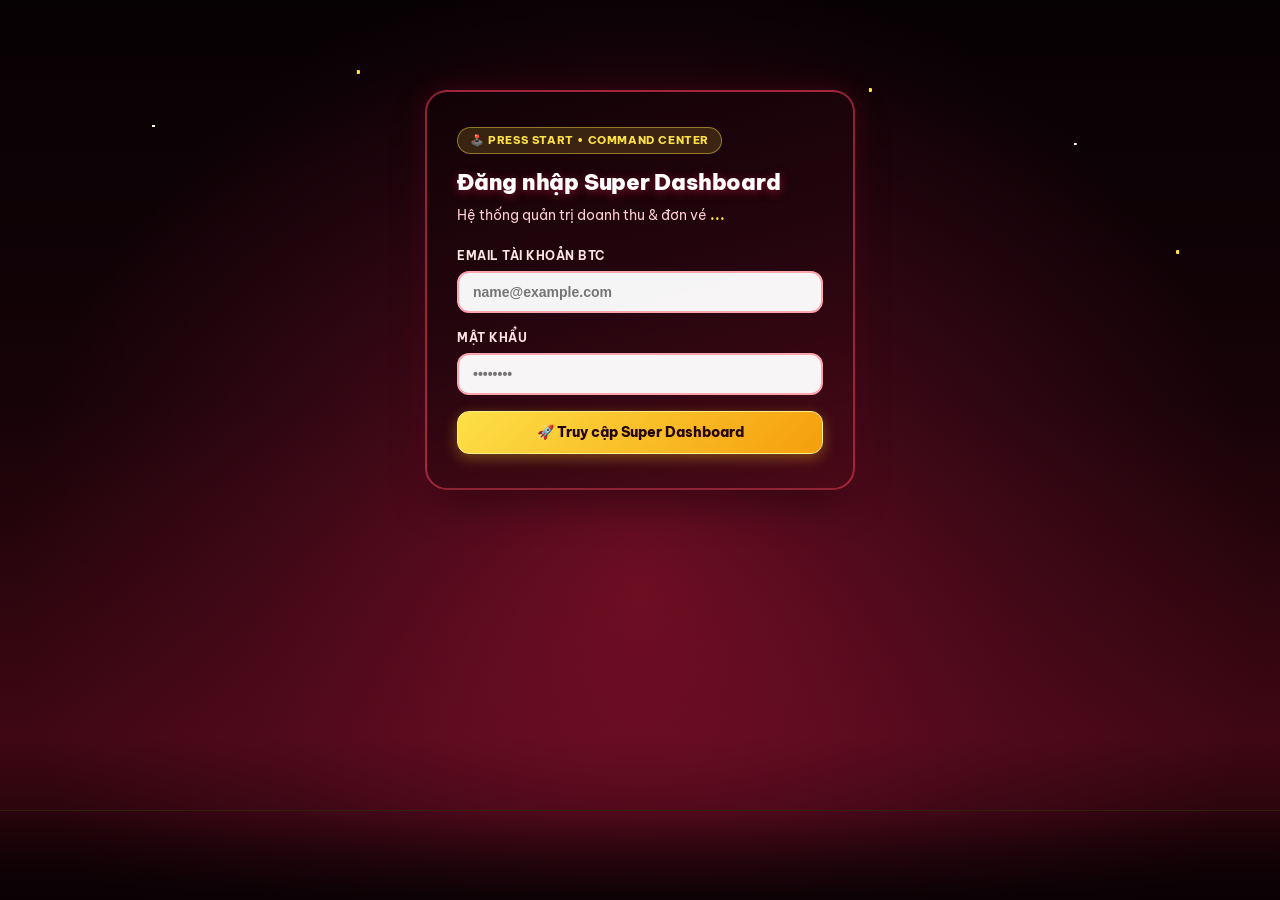
==== commit edd7f0aa: "feat(admin): upgrade admin-orders into full Game On Super Dashboard with daily cashflow, ticket trac" ====
--- a/admin-orders.html
+++ b/admin-orders.html
@@ -4,741 +4,81 @@
 <head>
     <meta charset="UTF-8">
     <meta name="viewport" content="width=device-width, initial-scale=1.0">
-    <title>Quản Trị Đơn Vé — Minimal Admin</title>
-    <style>
-        :root {
-            --bg-page: #fafafa;
-            --bg-surface: #ffffff;
-            --bg-subtle: #f4f4f5;
-            --bg-hover: #f8f8f9;
-            --text-primary: #09090b;
-            --text-secondary: #52525b;
-            --text-muted: #71717a;
-            --border: #e4e4e7;
-            --border-strong: #d4d4d8;
-            --accent-black: #09090b;
-            --accent-black-hover: #27272a;
-            --radius-sm: 6px;
-            --radius-md: 8px;
-            --radius-lg: 12px;
-            --shadow-sm: 0 1px 2px 0 rgba(0, 0, 0, 0.04);
-            --shadow-md: 0 4px 12px -2px rgba(0, 0, 0, 0.08);
-            --font-sans: "Inter", -apple-system, BlinkMacSystemFont, "Segoe UI", Roboto, sans-serif;
-            --font-mono: "JetBrains Mono", ui-monospace, SFMono-Regular, Menlo, Monaco, Consolas, monospace;
-        }
-
-        * {
-            box-sizing: border-box;
-            margin: 0;
-            padding: 0;
-        }
-
-        body {
-            font-family: var(--font-sans);
-            background-color: var(--bg-page);
-            color: var(--text-primary);
-            line-height: 1.5;
-            -webkit-font-smoothing: antialiased;
-            padding: 24px 20px 60px;
-        }
-
-        .container {
-            max-width: 1380px;
-            margin: 0 auto;
-        }
-
-        /* ================= LOGIN GATE (MINIMAL MONOCHROME) ================= */
-        .login-overlay {
-            max-width: 400px;
-            margin: 80px auto;
-            background: var(--bg-surface);
-            border: 1px solid var(--border);
-            border-radius: var(--radius-lg);
-            padding: 32px 28px;
-            box-shadow: var(--shadow-md);
-        }
-
-        .login-overlay h2 {
-            font-size: 20px;
-            font-weight: 700;
-            letter-spacing: -0.02em;
-            color: var(--text-primary);
-            margin-bottom: 6px;
-        }
-
-        .login-overlay p {
-            color: var(--text-secondary);
-            font-size: 13.5px;
-            margin-bottom: 22px;
-        }
-
-        .login-field {
-            margin-bottom: 16px;
-        }
-
-        .login-field label {
-            display: block;
-            font-size: 12.5px;
-            font-weight: 600;
-            color: var(--text-primary);
-            margin-bottom: 6px;
-        }
-
-        .login-field input {
-            width: 100%;
-            background: var(--bg-surface);
-            border: 1px solid var(--border-strong);
-            color: var(--text-primary);
-            padding: 10px 12px;
-            border-radius: var(--radius-md);
-            font-size: 14px;
-            outline: none;
-            transition: border-color 0.15s;
-        }
-
-        .login-field input:focus {
-            border-color: var(--text-primary);
-        }
-
-        .login-error {
-            color: #dc2626;
-            background: #fef2f2;
-            border: 1px solid #fecaca;
-            padding: 8px 12px;
-            border-radius: var(--radius-sm);
-            font-size: 12.5px;
-            margin-bottom: 14px;
-            display: none;
-        }
-
-        /* ================= TOP HEADER ================= */
-        .top-header {
-            display: flex;
-            flex-wrap: wrap;
-            justify-content: space-between;
-            align-items: center;
-            gap: 16px;
-            margin-bottom: 20px;
-            padding-bottom: 16px;
-            border-bottom: 1px solid var(--border);
-        }
-
-        .brand-area h1 {
-            font-size: 20px;
-            font-weight: 700;
-            letter-spacing: -0.02em;
-            color: var(--text-primary);
-        }
-
-        .brand-area p {
-            color: var(--text-muted);
-            font-size: 13px;
-            margin-top: 2px;
-        }
-
-        .header-actions {
-            display: flex;
-            gap: 8px;
-            align-items: center;
-            flex-wrap: wrap;
-        }
-
-        /* ================= BUTTONS & PILLS ================= */
-        button,
-        .btn-link {
-            cursor: pointer;
-            font-family: var(--font-sans);
-            border-radius: var(--radius-md);
-            padding: 8px 14px;
-            font-size: 13px;
-            font-weight: 600;
-            transition: all 0.15s ease;
-            display: inline-flex;
-            align-items: center;
-            justify-content: center;
-            gap: 6px;
-            text-decoration: none;
-            line-height: 1.2;
-        }
-
-        button:disabled {
-            opacity: 0.45;
-            cursor: not-allowed;
-        }
-
-        .btn-solid {
-            background: var(--accent-black);
-            color: #ffffff;
-            border: 1px solid var(--accent-black);
-        }
-
-        .btn-solid:hover:not(:disabled) {
-            background: var(--accent-black-hover);
-        }
-
-        .btn-outline {
-            background: var(--bg-surface);
-            color: var(--text-primary);
-            border: 1px solid var(--border-strong);
-        }
-
-        .btn-outline:hover:not(:disabled) {
-            background: var(--bg-subtle);
-            border-color: #a1a1aa;
-        }
-
-        .btn-ghost {
-            background: transparent;
-            color: var(--text-secondary);
-            border: 1px solid transparent;
-        }
-
-        .btn-ghost:hover {
-            background: var(--bg-subtle);
-            color: var(--text-primary);
-        }
-
-        .role-pill {
-            display: inline-flex;
-            align-items: center;
-            gap: 6px;
-            padding: 5px 10px;
-            border-radius: 99px;
-            font-size: 12px;
-            font-weight: 600;
-        }
-
-        .role-super {
-            background: var(--text-primary);
-            color: #ffffff;
-        }
-
-        .role-reviewer {
-            background: var(--bg-subtle);
-            color: var(--text-primary);
-            border: 1px solid var(--border-strong);
-        }
-
-        /* ================= STATS BAR (COMPACT & CLEAN) ================= */
-        .stats-grid {
-            display: grid;
-            grid-template-columns: repeat(auto-fit, minmax(200px, 1fr));
-            gap: 12px;
-            margin-bottom: 20px;
-        }
-
-        .stat-card {
-            background: var(--bg-surface);
-            border: 1px solid var(--border);
-            border-radius: var(--radius-lg);
-            padding: 16px 18px;
-            box-shadow: var(--shadow-sm);
-        }
-
-        .stat-card .label {
-            font-size: 12px;
-            font-weight: 500;
-            color: var(--text-muted);
-            margin-bottom: 6px;
-        }
-
-        .stat-card .value {
-            font-size: 22px;
-            font-weight: 700;
-            letter-spacing: -0.02em;
-            color: var(--text-primary);
-            font-variant-numeric: tabular-nums;
-        }
-
-        /* ================= BOOTSTRAP & SUPER ADMIN DRAWER ================= */
-        .bootstrap-banner {
-            background: var(--bg-surface);
-            border: 2px solid var(--text-primary);
-            border-radius: var(--radius-lg);
-            padding: 18px 22px;
-            margin-bottom: 18px;
-            display: none;
-            justify-content: space-between;
-            align-items: center;
-            flex-wrap: wrap;
-            gap: 16px;
-        }
-
-        .security-panel {
-            background: var(--bg-surface);
-            border: 1px solid var(--border);
-            border-radius: var(--radius-lg);
-            padding: 18px 20px;
-            margin-bottom: 16px;
-            display: none;
-            box-shadow: var(--shadow-sm);
-        }
-
-        .security-grid {
-            display: grid;
-            grid-template-columns: 1fr 1.4fr auto;
-            gap: 12px;
-            align-items: end;
-        }
-
-        @media (max-width: 900px) {
-            .security-grid {
-                grid-template-columns: 1fr;
-            }
-        }
-
-        .security-field label {
-            display: block;
-            font-size: 11.5px;
-            font-weight: 600;
-            color: var(--text-secondary);
-            margin-bottom: 5px;
-        }
-
-        .security-field input {
-            width: 100%;
-            background: var(--bg-page);
-            border: 1px solid var(--border-strong);
-            color: var(--text-primary);
-            padding: 8px 11px;
-            border-radius: var(--radius-md);
-            font-size: 12.5px;
-            font-family: var(--font-mono);
-            outline: none;
-        }
-
-        .security-field input:focus {
-            border-color: var(--text-primary);
-            background: var(--bg-surface);
-        }
-
-        .batch-bar {
-            background: var(--bg-surface);
-            border: 1px solid var(--border);
-            border-left: 4px solid var(--text-primary);
-            border-radius: var(--radius-md);
-            padding: 12px 18px;
-            margin-bottom: 16px;
-            display: none;
-            justify-content: space-between;
-            align-items: center;
-            flex-wrap: wrap;
-            gap: 12px;
-            box-shadow: var(--shadow-sm);
-        }
-
-        /* ================= SEARCH & QUICK FILTER TOOLBAR ================= */
-        .toolbar {
-            background: var(--bg-surface);
-            border: 1px solid var(--border);
-            border-radius: var(--radius-lg);
-            padding: 14px 16px;
-            margin-bottom: 16px;
-            display: flex;
-            flex-wrap: wrap;
-            gap: 12px;
-            justify-content: space-between;
-            align-items: center;
-            box-shadow: var(--shadow-sm);
-        }
-
-        .search-box-wrap {
-            position: relative;
-            flex: 1;
-            min-width: 280px;
-            display: flex;
-            align-items: center;
-        }
-
-        .search-box-wrap input {
-            width: 100%;
-            background: var(--bg-page);
-            border: 1px solid var(--border-strong);
-            color: var(--text-primary);
-            padding: 9px 70px 9px 14px;
-            border-radius: var(--radius-md);
-            font-size: 13.5px;
-            outline: none;
-            transition: all 0.15s;
-        }
-
-        .search-box-wrap input:focus {
-            background: var(--bg-surface);
-            border-color: var(--text-primary);
-            box-shadow: 0 0 0 2px rgba(9, 9, 11, 0.08);
-        }
-
-        .search-Clear-btn {
-            position: absolute;
-            right: 8px;
-            background: var(--bg-subtle);
-            color: var(--text-secondary);
-            border: none;
-            padding: 3px 8px;
-            font-size: 11px;
-            border-radius: 4px;
-            display: none;
-        }
-
-        .filter-tabs {
-            display: inline-flex;
-            background: var(--bg-subtle);
-            padding: 3px;
-            border-radius: var(--radius-md);
-            border: 1px solid var(--border);
-            flex-wrap: wrap;
-        }
-
-        .filter-tab {
-            border: none;
-            background: transparent;
-            color: var(--text-secondary);
-            padding: 6px 12px;
-            font-size: 12.5px;
-            font-weight: 600;
-            border-radius: var(--radius-sm);
-            cursor: pointer;
-            transition: all 0.12s;
-        }
-
-        .filter-tab.active {
-            background: var(--bg-surface);
-            color: var(--text-primary);
-            box-shadow: var(--shadow-sm);
-        }
-
-        .filter-tab .count {
-            font-family: var(--font-mono);
-            font-size: 11px;
-            padding: 1px 5px;
-            border-radius: 99px;
-            background: rgba(0, 0, 0, 0.06);
-            margin-left: 4px;
-        }
-
-        /* ================= MINIMAL DATA TABLE ================= */
-        .table-wrapper {
-            background: var(--bg-surface);
-            border: 1px solid var(--border);
-            border-radius: var(--radius-lg);
-            overflow-x: auto;
-            box-shadow: var(--shadow-sm);
-        }
-
-        table {
-            width: 100%;
-            border-collapse: collapse;
-            font-size: 13px;
-            text-align: left;
-        }
-
-        th,
-        td {
-            padding: 12px 14px;
-            border-bottom: 1px solid var(--border);
-            vertical-align: middle;
-        }
-
-        th {
-            background: var(--bg-page);
-            color: var(--text-secondary);
-            font-size: 11px;
-            font-weight: 700;
-            text-transform: uppercase;
-            letter-spacing: 0.05em;
-            white-space: nowrap;
-            position: sticky;
-            top: 0;
-            z-index: 2;
-        }
-
-        tbody tr {
-            transition: background-color 0.1s;
-        }
-
-        tbody tr:hover td {
-            background-color: var(--bg-hover);
-        }
-
-        tbody tr:last-child td {
-            border-bottom: none;
-        }
-
-        .mono-num {
-            font-family: var(--font-mono);
-            font-variant-numeric: tabular-nums;
-        }
-
-        .copyable {
-            cursor: pointer;
-            border-bottom: 1px dotted var(--border-strong);
-            transition: color 0.12s;
-        }
-
-        .copyable:hover {
-            color: #000;
-            border-bottom-color: #000;
-        }
-
-        .customer-name {
-            font-weight: 600;
-            color: var(--text-primary);
-            font-size: 13.5px;
-        }
-
-        .sub-meta {
-            font-size: 11.5px;
-            color: var(--text-muted);
-            margin-top: 2px;
-        }
-
-        .memo-tag {
-            display: inline-block;
-            background: var(--bg-subtle);
-            border: 1px solid var(--border);
-            color: var(--text-primary);
-            font-family: var(--font-mono);
-            font-size: 11.5px;
-            padding: 2px 6px;
-            border-radius: 4px;
-            margin-top: 3px;
-        }
-
-        /* ================= STATUS BADGES (MONOCHROME) ================= */
-        .badge {
-            display: inline-flex;
-            align-items: center;
-            gap: 5px;
-            padding: 3px 9px;
-            border-radius: 99px;
-            font-size: 11.5px;
-            font-weight: 600;
-            white-space: nowrap;
-        }
-
-        .badge-pending {
-            background: #ffffff;
-            color: var(--text-secondary);
-            border: 1px dashed var(--border-strong);
-        }
-
-        .badge-verified {
-            background: var(--bg-subtle);
-            color: var(--text-primary);
-            border: 1px solid var(--text-primary);
-        }
-
-        .badge-approved {
-            background: var(--text-primary);
-            color: #ffffff;
-            border: 1px solid var(--text-primary);
-        }
-
-        /* ================= TICKET PILLS & BILL THUMBNAIL ================= */
-        .ticket-code-pill {
-            display: inline-block;
-            background: var(--bg-page);
-            border: 1px solid var(--border-strong);
-            color: var(--text-primary);
-            font-family: var(--font-mono);
-            font-size: 11.5px;
-            font-weight: 600;
-            padding: 2px 7px;
-            border-radius: 4px;
-            margin: 2px 2px 2px 0;
-        }
-
-        .ticket-masked-pill {
-            display: inline-block;
-            background: var(--bg-subtle);
-            color: var(--text-muted);
-            font-family: var(--font-mono);
-            font-size: 11px;
-            padding: 2px 7px;
-            border-radius: 4px;
-            margin: 2px 2px 2px 0;
-        }
-
-        .bill-thumb {
-            width: 40px;
-            height: 40px;
-            border-radius: var(--radius-sm);
-            object-fit: cover;
-            border: 1px solid var(--border-strong);
-            cursor: pointer;
-            transition: transform 0.15s;
-            background: var(--bg-subtle);
-        }
-
-        .bill-thumb:hover {
-            transform: scale(1.08);
-            border-color: var(--text-primary);
-        }
-
-        .btn-table-action {
-            padding: 6px 10px;
-            font-size: 12px;
-            border-radius: var(--radius-sm);
-        }
-
-        .status-msg {
-            padding: 40px 20px;
-            text-align: center;
-            color: var(--text-muted);
-            font-size: 13.5px;
-        }
-
-        /* ================= MODALS (LIGHTBOX & TICKET) ================= */
-        .modal-backdrop {
-            position: fixed;
-            inset: 0;
-            background: rgba(9, 9, 11, 0.65);
-            backdrop-filter: blur(2px);
-            display: none;
-            align-items: center;
-            justify-content: center;
-            padding: 20px;
-            z-index: 9999;
-        }
-
-        .modal-card {
-            background: var(--bg-surface);
-            border: 1px solid var(--border);
-            border-radius: var(--radius-lg);
-            max-width: 720px;
-            width: 100%;
-            max-height: 90vh;
-            overflow-y: auto;
-            padding: 24px;
-            box-shadow: 0 20px 50px rgba(0, 0, 0, 0.25);
-        }
-
-        .lightbox-card {
-            background: var(--bg-surface);
-            border: 1px solid var(--border);
-            border-radius: var(--radius-lg);
-            max-width: 880px;
-            width: 95%;
-            max-height: 92vh;
-            display: flex;
-            flex-direction: column;
-            overflow: hidden;
-            box-shadow: 0 25px 60px rgba(0, 0, 0, 0.35);
-        }
-
-        .lightbox-header {
-            display: flex;
-            justify-content: space-between;
-            align-items: center;
-            padding: 14px 20px;
-            border-bottom: 1px solid var(--border);
-            background: var(--bg-surface);
-        }
-
-        .lightbox-body {
-            padding: 20px;
-            overflow: auto;
-            text-align: center;
-            background: #18181b;
-            flex: 1;
-            display: flex;
-            align-items: center;
-            justify-content: center;
-            min-height: 340px;
-        }
-
-        .lightbox-img {
-            max-width: 100%;
-            max-height: 70vh;
-            border-radius: var(--radius-sm);
-            transition: transform 0.2s ease;
-        }
-
-        .lightbox-toolbar {
-            padding: 12px 20px;
-            background: var(--bg-surface);
-            border-top: 1px solid var(--border);
-            display: flex;
-            justify-content: space-between;
-            align-items: center;
-            flex-wrap: wrap;
-            gap: 10px;
-        }
-
-        /* ================= TOAST COPY ================= */
-        .toast {
-            position: fixed;
-            bottom: 24px;
-            right: 24px;
-            background: var(--text-primary);
-            color: #ffffff;
-            padding: 10px 16px;
-            border-radius: var(--radius-md);
-            font-size: 12.5px;
-            font-weight: 500;
-            box-shadow: var(--shadow-md);
-            opacity: 0;
-            transform: translateY(8px);
-            pointer-events: none;
-            transition: all 0.2s ease;
-            z-index: 10000;
-        }
-
-        .toast.show {
-            opacity: 1;
-            transform: translateY(0);
-        }
-    </style>
+    <title>Super Dashboard Quản Trị Vé & Dòng Tiền — Hùng Vương Concert: GAME ON</title>
+    <link rel="preconnect" href="https://fonts.googleapis.com">
+    <link rel="preconnect" href="https://fonts.gstatic.com" crossorigin>
+    <link href="https://fonts.googleapis.com/css2?family=Be+Vietnam+Pro:wght@400;500;600;700;800;900&display=swap" rel="stylesheet">
+    <link rel="stylesheet" href="style/admin-dashboard.css?v=3.0">
+    <script>
+        // Clean URL: Ẩn /index.html hoặc đuôi .html trên thanh địa chỉ trình duyệt cho chuyên nghiệp
+        (function() {
+            try {
+                var p = window.location.pathname;
+                if (p.endsWith('/index.html')) {
+                    var clean = p.slice(0, -10) + window.location.search + window.location.hash;
+                    window.history.replaceState(null, '', clean || '/');
+                } else if (p.endsWith('.html')) {
+                    var cleanHtml = p.slice(0, -5) + window.location.search + window.location.hash;
+                    window.history.replaceState(null, '', cleanHtml);
+                }
+            } catch (_) {}
+        })();
+    </script>
 </head>
 
 <body>
-    <!-- CỔNG ĐĂNG NHẬP MINIMAL -->
+    <!-- Bầu trời đêm đầy sao & hào quang đỏ Crimson giống trang mua vé -->
+    <div class="page-bg-overlay"></div>
+    <div class="city-skyline-decor" aria-hidden="true"></div>
+
+    <!-- CỔNG ĐĂNG NHẬP CONCEPT GAME ON -->
     <div id="admin-login-gate" class="login-overlay">
-        <h2>Đăng nhập Quản trị</h2>
-        <p>Hệ thống quản lý đơn vé <strong id="login-event-name">...</strong></p>
+        <div class="login-badge">🕹️ PRESS START • COMMAND CENTER</div>
+        <h2>Đăng nhập Super Dashboard</h2>
+        <p>Hệ thống quản trị doanh thu & đơn vé <strong id="login-event-name" style="color: #fde047;">...</strong></p>
         <form id="admin-login-form">
             <div class="login-field">
-                <label for="admin-email">Email tài khoản</label>
+                <label for="admin-email">Email tài khoản BTC</label>
                 <input type="email" id="admin-email" required placeholder="name@example.com" autocomplete="username">
             </div>
             <div class="login-field">
                 <label for="admin-password">Mật khẩu</label>
-                <input type="password" id="admin-password" required placeholder="••••••••"
-                    autocomplete="current-password">
+                <input type="password" id="admin-password" required placeholder="••••••••" autocomplete="current-password">
             </div>
             <div id="admin-login-error" class="login-error"></div>
-            <button type="submit" class="btn-solid" style="width: 100%; padding: 11px;">Tiếp tục</button>
+            <button type="submit" class="btn-gold" style="width: 100%; padding: 12px; font-size: 14px;">🚀 Truy cập Super Dashboard</button>
         </form>
     </div>
 
-    <!-- DASHBOARD CHÍNH -->
+    <!-- SUPER DASHBOARD CHÍNH -->
     <div class="container" id="admin-dashboard-container" style="display: none;">
+        <!-- 1. HERO TOP HEADER -->
         <div class="top-header">
             <div class="brand-area">
-                <h1 id="dashboard-title">Quản Trị Đơn Đặt Vé</h1>
-                <p id="dashboard-subtitle">Nhấp vào SĐT, Mã đơn hoặc Nội dung CK trên bảng để sao chép nhanh</p>
+                <img src="style/game-on-banner.jpg" alt="GAME ON" class="brand-poster-thumb" />
+                <div>
+                    <h1 id="dashboard-title"><span class="live-dot"></span> Hùng Vương Concert: GAME ON — Super Dashboard</h1>
+                    <p id="dashboard-subtitle">Theo dõi dòng tiền theo ngày, lượng vé thực tế, khung giờ vàng, CTV & tự động hóa PayOS Real-time</p>
+                </div>
             </div>
             <div class="header-actions">
                 <span id="role-badge" class="role-pill role-reviewer">Đang kiểm tra quyền...</span>
-                <button type="button" id="btn-toggle-settings" class="btn-outline" style="display: none;">⚙️ Cấu hình
-                    Bảo mật</button>
-                <a href="checkin.html" class="btn-outline btn-link">📷 Cổng Soát Vé</a>
-                <a href="index.html" class="btn-ghost btn-link">← Trang đặt vé</a>
-                <span id="admin-user-badge" class="mono-num"
-                    style="font-size: 12px; color: var(--text-muted); padding: 0 4px;"></span>
-                <button id="btn-logout" class="btn-outline" style="padding: 6px 10px; font-size: 12px;">Đăng
-                    xuất</button>
+                <button type="button" id="btn-open-pos-modal" class="btn-gold" style="display: none;">➕ Cấp Vé Nhanh / Vé Mời (POS)</button>
+                <button type="button" id="btn-toggle-analytics" class="btn-header-glass">📊 Thu gọn Biểu đồ</button>
+                <button type="button" id="btn-toggle-settings" class="btn-header-glass" style="display: none;">⚙️ Cấu hình Bảo mật</button>
+                <a href="checkin.html" class="btn-header-glass btn-link">📷 Cổng Soát Vé</a>
+                <a href="index.html" class="btn-header-glass btn-link">← Trang mua vé</a>
+                <span id="admin-user-badge" class="mono-num" style="font-size: 11.5px; color: #fecdd3; padding: 0 4px;"></span>
+                <button id="btn-logout" class="btn-header-glass" style="padding: 6px 10px; font-size: 12px;">Đăng xuất</button>
             </div>
         </div>
 
         <!-- HỘP KHỞI TẠO SUPER ADMIN ĐẦU TIÊN -->
         <div id="bootstrap-banner" class="bootstrap-banner">
             <div style="max-width: 760px;">
-                <h3 style="font-size: 15px; font-weight: 700; margin-bottom: 4px;">Khởi tạo Tài khoản Super Admin gốc
-                    trên Server</h3>
+                <h3 style="font-size: 15px; font-weight: 800; color: var(--primary-dark); margin-bottom: 4px;">👑 Khởi tạo Tài khoản Super Admin gốc trên Server</h3>
                 <p style="font-size: 13px; color: var(--text-secondary);">
-                    Nhấn nút bên cạnh để khóa tài khoản hiện tại làm Super Admin trên Firestore Server. Các tài khoản
-                    nhân viên khác sẽ tự động ở chế độ Nhân viên đối soát Bill (ẩn mã vé).
+                    Nhấn nút bên cạnh để khóa tài khoản hiện tại làm Super Admin trên Firestore Server. Các tài khoản nhân viên khác sẽ tự động ở chế độ Nhân viên đối soát Bill (ẩn mã vé).
                 </p>
             </div>
             <button type="button" id="btn-claim-super" class="btn-solid">
@@ -748,12 +88,11 @@
 
         <!-- BẢNG CẤU HÌNH BẢO MẬT SERVER (ĐÓNG/MỞ GỌN GÀNG CHO SUPER ADMIN) -->
         <div id="super-security-panel" class="security-panel">
-            <div
-                style="display: flex; justify-content: space-between; align-items: center; margin-bottom: 12px; flex-wrap: wrap; gap: 8px;">
-                <span style="font-size: 12px; font-weight: 700; text-transform: uppercase; letter-spacing: 0.04em;">
-                    Cấu hình Bảo mật Server (`system_secrets/config` — Chỉ Super Admin)
+            <div style="display: flex; justify-content: space-between; align-items: center; margin-bottom: 12px; flex-wrap: wrap; gap: 8px;">
+                <span style="font-size: 12px; font-weight: 800; color: var(--primary-dark); text-transform: uppercase; letter-spacing: 0.04em;">
+                    🔐 Cấu hình Bảo mật Server (`system_secrets/config` — Chỉ Super Admin)
                 </span>
-                <span id="security-save-status" style="font-size: 12px; font-weight: 600;"></span>
+                <span id="security-save-status" style="font-size: 12px; font-weight: 700; color: #059669;"></span>
             </div>
             <div class="security-grid">
                 <div class="security-field">
@@ -761,32 +100,29 @@
                     <input type="password" id="hmac-secret-input" placeholder="Khóa bí mật trên Server...">
                 </div>
                 <div class="security-field">
-                    <label for="webhook-url-input">Google Apps Script Webhook URLs (Cách nhau dấu phẩy để xoay
-                        vòng)</label>
+                    <label for="webhook-url-input">Google Apps Script Webhook URLs (Cách nhau dấu phẩy để xoay vòng)</label>
                     <input type="text" id="webhook-url-input" placeholder="https://script.google.com/macros/s/.../exec">
                 </div>
-                <div style="display: flex; gap: 8px;">
+                <div style="display: flex; gap: 8px; flex-wrap: wrap;">
                     <button type="button" class="btn-outline" id="btn-toggle-secret">Hiện khóa</button>
                     <button type="button" class="btn-solid" id="btn-save-security">Lưu cấu hình</button>
+                    <button type="button" class="btn-outline" id="btn-confirm-payos-webhook" style="border-color: #10b981; color: #059669; font-weight: 800;" title="Kích hoạt Webhook URL này lên máy chủ PayOS">🔗 Kích hoạt Webhook PayOS</button>
                 </div>
             </div>
             <div class="security-field" style="margin-top: 12px;">
-                <label for="super-emails-input">Danh sách Email Super Admin (VD: 3 tài khoản, cách nhau bằng dấu
-                    phẩy)</label>
-                <input type="text" id="super-emails-input"
-                    placeholder="admin1@gmail.com, admin2@gmail.com, admin3@gmail.com">
+                <label for="super-emails-input">Danh sách Email Super Admin (VD: 3 tài khoản, cách nhau bằng dấu phẩy)</label>
+                <input type="text" id="super-emails-input" placeholder="admin1@gmail.com, admin2@gmail.com, admin3@gmail.com">
             </div>
         </div>
 
         <!-- THANH PHÁT HÀNH VÉ HÀNG LOẠT (CHỈ SUPER ADMIN) -->
         <div id="super-batch-bar" class="batch-bar">
             <div>
-                <div style="font-weight: 700; font-size: 13.5px;">
-                    Phát hành vé & Gửi Email tự động hàng loạt
+                <div style="font-weight: 800; font-size: 13.5px; color: var(--primary-dark);">
+                    ⚡ Phát hành vé & Gửi Email tự động hàng loạt
                 </div>
                 <div id="batch-progress-text" style="font-size: 12.5px; color: var(--text-secondary); margin-top: 2px;">
-                    Hiện có <strong id="verified-count-label" class="mono-num">0</strong> đơn đã được nhân viên xác nhận
-                    Bill chờ cấp vé.
+                    Hiện có <strong id="verified-count-label" class="mono-num">0</strong> đơn đã được nhân viên xác nhận Bill chờ cấp vé.
                 </div>
             </div>
             <div style="display: flex; gap: 8px; flex-wrap: wrap;">
@@ -799,76 +135,279 @@
             </div>
         </div>
 
-        <!-- THỐNG KÊ NHANH -->
-        <div class="stats-grid">
-            <div class="stat-card">
-                <div class="label">Đơn hiển thị</div>
-                <div class="value" id="stat-total-orders">0</div>
-            </div>
-            <div class="stat-card">
-                <div class="label">Tổng số lượng vé</div>
-                <div class="value" id="stat-total-tickets">0</div>
-            </div>
-            <div class="stat-card">
-                <div class="label">Tổng doanh thu</div>
-                <div class="value" id="stat-total-revenue">0 ₫</div>
-            </div>
-            <div class="stat-card">
-                <div class="label">Chờ soi / Đã soi / Đã cấp vé</div>
-                <div class="value" id="stat-status-ratio" style="font-size: 18px;">0 / 0 / 0</div>
-            </div>
-        </div>
-
-        <!-- THANH TRA CỨU NHANH & LỌC 1 CHẠM -->
+        <!-- 2. THANH ĐIỀU KHIỂN THỜI GIAN (DATE RANGE CONTROL BAR) -->
+        <div class="date-control-bar">
+            <div class="date-presets">
+                <span class="date-preset-label">📅 Khoảng thời gian:</span>
+                <button type="button" class="preset-btn active" data-preset="ALL">Tất cả thời gian</button>
+                <button type="button" class="preset-btn" data-preset="TODAY">Hôm nay</button>
+                <button type="button" class="preset-btn" data-preset="YESTERDAY">Hôm qua</button>
+                <button type="button" class="preset-btn" data-preset="7D">7 ngày qua</button>
+                <button type="button" class="preset-btn" data-preset="30D">30 ngày qua</button>
+            </div>
+            <div class="date-custom-inputs">
+                <span style="font-size: 12px; font-weight: 700; color: var(--text-secondary);">Từ ngày:</span>
+                <input type="date" id="date-from-input" title="Chọn ngày bắt đầu">
+                <span style="font-size: 12px; font-weight: 700; color: var(--text-secondary);">Đến:</span>
+                <input type="date" id="date-to-input" title="Chọn ngày kết thúc">
+                <button type="button" id="btn-clear-date-range" class="btn-outline" style="padding: 5px 10px; font-size: 11.5px;">↺ Đặt lại</button>
+            </div>
+        </div>
+
+        <!-- 3. 6 THẺ KPI TRUNG TÂM (KHÔNG GIỚI HẠN CHỈ TIÊU - TẬP TRUNG DOANH THU & LƯỢNG VÉ THỰC TẾ) -->
+        <div class="kpi-super-grid">
+            <!-- KPI 1: Doanh thu thực nhận -->
+            <div class="kpi-card kpi-crimson">
+                <div class="kpi-top">
+                    <span class="kpi-label">💰 Doanh Thu Thực Nhận (Đã TT)</span>
+                    <span class="kpi-icon">💎</span>
+                </div>
+                <div class="kpi-value mono-num" id="kpi-net-revenue">0 ₫</div>
+                <div class="kpi-sub" id="kpi-net-sub">
+                    <span><strong>0</strong> đơn đã thanh toán</span>
+                    <span>TB: 0 ₫/ngày</span>
+                </div>
+            </div>
+
+            <!-- KPI 2: Tiền & Vé đổ về Hôm nay -->
+            <div class="kpi-card">
+                <div class="kpi-top">
+                    <span class="kpi-label">📈 Tiền & Vé Đổ Về Hôm Nay</span>
+                    <span class="kpi-icon">🔥</span>
+                </div>
+                <div class="kpi-value mono-num" id="kpi-today-revenue" style="color: #059669;">+0 ₫</div>
+                <div class="kpi-sub" id="kpi-today-sub">
+                    <span>Hôm nay: <strong>+0 vé</strong> (0 đơn)</span>
+                    <span class="trend-pill trend-neutral">Hôm qua: 0 ₫</span>
+                </div>
+            </div>
+
+            <!-- KPI 3: Tổng lượng vé đã bán -->
+            <div class="kpi-card">
+                <div class="kpi-top">
+                    <span class="kpi-label">🎟️ Tổng Lượng Vé Đã Bán</span>
+                    <span class="kpi-icon">🎫</span>
+                </div>
+                <div class="kpi-value mono-num" id="kpi-total-tickets" style="color: var(--primary);">0 vé</div>
+                <div class="kpi-sub" id="kpi-tickets-sub">
+                    <span>Tốc độ: <strong>0.0 vé/ngày</strong></span>
+                    <span><strong>0</strong> ngày có giao dịch</span>
+                </div>
+            </div>
+
+            <!-- KPI 4: Giá trị đơn TB (AOV) & Chiết khấu Voucher -->
+            <div class="kpi-card">
+                <div class="kpi-top">
+                    <span class="kpi-label">🏷️ Trung Bình Đơn & Voucher</span>
+                    <span class="kpi-icon">📊</span>
+                </div>
+                <div class="kpi-value mono-num" id="kpi-aov">0 ₫</div>
+                <div class="kpi-sub" id="kpi-aov-sub">
+                    <span>TB: <strong>0.0 vé/đơn</strong></span>
+                    <span>Giảm giá: <strong>-0 ₫</strong></span>
+                </div>
+            </div>
+
+            <!-- KPI 5: Tiến độ Check-in Cổng Soát Vé -->
+            <div class="kpi-card">
+                <div class="kpi-top">
+                    <span class="kpi-label">🚪 Soát Vé Qua Cổng (Check-in)</span>
+                    <span class="kpi-icon">📷</span>
+                </div>
+                <div class="kpi-value mono-num" id="kpi-checkin-count">0 / 0 vé</div>
+                <div class="kpi-sub" id="kpi-checkin-sub">
+                    <span>Đã vào cổng: <strong>0%</strong></span>
+                    <span>Chưa quét: <strong>0 vé</strong></span>
+                </div>
+            </div>
+
+            <!-- KPI 6: Giám sát Email Vé & Đơn Chờ -->
+            <div class="kpi-card">
+                <div class="kpi-top">
+                    <span class="kpi-label">📬 Giám Sát Gửi Email Vé</span>
+                    <span class="kpi-icon">✉️</span>
+                </div>
+                <div class="kpi-value mono-num" id="kpi-email-status">0 / 0 đơn</div>
+                <div class="kpi-sub" id="kpi-email-sub">
+                    <span>✓ Email tự động ổn định</span>
+                    <span>Chờ TT: <strong>0</strong></span>
+                </div>
+            </div>
+        </div>
+
+        <!-- 4. KHU VỰC BIỂU ĐỒ DÒNG TIỀN THEO NGÀY, SỔ QUỸ NGÀY, KHUNG GIỜ VÀNG & CTV -->
+        <div id="analytics-section" class="analytics-section">
+            <!-- Hàng 1: Biểu đồ tương tác theo ngày + Sổ quỹ chi tiết từng ngày -->
+            <div class="analytics-grid-main">
+                <!-- Cột Trái: Biểu đồ Tiền đổ về & Lượng vé theo ngày -->
+                <div class="panel-card">
+                    <div class="panel-header">
+                        <div>
+                            <div class="panel-title">📊 Biểu Đồ Tiền Đổ Về & Lượng Vé Theo Ngày</div>
+                            <div class="panel-subtitle" id="daily-chart-summary">Nhấp vào cột ngày bất kỳ để lọc danh sách đơn của ngày đó</div>
+                        </div>
+                        <div class="chart-mode-tabs">
+                            <button type="button" class="chart-mode-btn active" data-mode="revenue">💰 Tiền về theo ngày</button>
+                            <button type="button" class="chart-mode-btn" data-mode="tickets">🎟️ Vé bán theo ngày</button>
+                            <button type="button" class="chart-mode-btn" data-mode="cumulative">📈 Lũy kế tăng trưởng</button>
+                        </div>
+                    </div>
+                    <div id="daily-chart-container" class="daily-chart-container">
+                        <div class="status-msg" style="width: 100%;">Đang tính toán biểu đồ dòng tiền...</div>
+                    </div>
+                </div>
+
+                <!-- Cột Phải: Bảng Sổ Quỹ Theo Ngày (Daily Cashflow Ledger) -->
+                <div class="panel-card">
+                    <div class="panel-header">
+                        <div>
+                            <div class="panel-title">📒 Sổ Quỹ Tiền Về & Vé Theo Ngày</div>
+                            <div class="panel-subtitle">Bấm vào dòng ngày để lọc đơn • Đối soát kế toán</div>
+                        </div>
+                        <button type="button" id="btn-export-daily-csv" class="btn-outline" style="padding: 5px 10px; font-size: 11.5px;">
+                            ↓ Xuất CSV Theo Ngày
+                        </button>
+                    </div>
+                    <div class="daily-ledger-wrap">
+                        <table class="mini-table">
+                            <thead>
+                                <tr>
+                                    <th>Ngày</th>
+                                    <th>Đơn TT</th>
+                                    <th>Vé bán</th>
+                                    <th>Lũy kế</th>
+                                    <th>Tiền đổ về</th>
+                                    <th>Tăng/Giảm</th>
+                                </tr>
+                            </thead>
+                            <tbody id="daily-ledger-tbody">
+                                <tr>
+                                    <td colspan="6" class="status-msg" style="padding: 20px;">Đang tải sổ quỹ...</td>
+                                </tr>
+                            </tbody>
+                        </table>
+                    </div>
+                </div>
+            </div>
+
+            <!-- Hàng 2: Khung giờ vàng mua vé (24h) + Bảng xếp hạng CTV + Hiệu quả Voucher & Gói vé -->
+            <div class="analytics-grid-secondary">
+                <!-- Panel 1: Khung giờ vàng mua vé (24h Heatmap) -->
+                <div class="panel-card">
+                    <div class="panel-header">
+                        <div>
+                            <div class="panel-title">🕒 Khung Giờ Mua Vé Trong Ngày (24h)</div>
+                            <div class="panel-subtitle" id="peak-hour-label">Phân bổ lượng vé đặt theo giờ</div>
+                        </div>
+                    </div>
+                    <div id="hourly-heatmap-grid" class="hourly-grid"></div>
+                </div>
+
+                <!-- Panel 2: Bảng xếp hạng Người giới thiệu / CTV -->
+                <div class="panel-card">
+                    <div class="panel-header">
+                        <div>
+                            <div class="panel-title">🏆 Top Người Giới Thiệu / Đại Sứ (CTV)</div>
+                            <div class="panel-subtitle" id="referrer-summary-label">Bấm vào tên CTV để lọc đơn hàng</div>
+                        </div>
+                    </div>
+                    <div id="referrer-leaderboard-list" class="metric-list"></div>
+                </div>
+
+                <!-- Panel 3: Hiệu quả Voucher & Cơ cấu số vé/đơn -->
+                <div class="panel-card">
+                    <div class="panel-header">
+                        <div>
+                            <div class="panel-title">🏷️ Hiệu Quả Mã Giảm Giá & Cơ Cấu Gói Vé</div>
+                            <div class="panel-subtitle">Bấm vào từng mục để lọc đơn tương ứng</div>
+                        </div>
+                    </div>
+                    <div id="voucher-mix-list" class="metric-list"></div>
+                </div>
+            </div>
+        </div>
+
+        <!-- 5. THANH TRA CỨU NHANH & BỘ LỌC ĐA CHIỀU -->
         <div class="toolbar">
-            <div class="search-box-wrap">
-                <input type="text" id="search-input"
-                    placeholder="Tìm nhanh theo Tên, SĐT, Email, Mã đơn, Mã vé, Nội dung CK... (Nhấn / để tìm)">
-                <button type="button" id="btn-clear-search" class="search-Clear-btn">✕ Xóa</button>
-            </div>
-
-            <div class="filter-tabs" id="quick-filter-tabs">
-                <button type="button" class="filter-tab active" data-status="ALL">
-                    Tất cả <span class="count" id="cnt-all">0</span>
-                </button>
-                <button type="button" class="filter-tab" data-status="PENDING">
-                    Chờ soi Bill <span class="count" id="cnt-pending">0</span>
-                </button>
-                <button type="button" class="filter-tab" data-status="BILL_VERIFIED">
-                    Đã soi Bill <span class="count" id="cnt-verified">0</span>
-                </button>
-                <button type="button" class="filter-tab" data-status="APPROVED">
-                    Đã cấp vé <span class="count" id="cnt-approved">0</span>
-                </button>
-            </div>
-
-            <!-- Giữ select ẩn để tương thích hoàn toàn với logic lọc -->
-            <select id="status-filter" style="display: none;">
-                <option value="ALL">ALL</option>
-                <option value="PENDING">PENDING</option>
-                <option value="BILL_VERIFIED">BILL_VERIFIED</option>
-                <option value="APPROVED">APPROVED</option>
-            </select>
-
-            <div class="btn-group">
-                <button class="btn-solid" id="btn-verify-payos-batch" title="Kiểm tra tự động các đơn chờ qua PayOS">⚡ Đối soát PayOS</button>
-                <button class="btn-outline" id="btn-refresh">↻ Làm mới</button>
-                <button class="btn-outline" id="btn-export-csv">↓ Xuất CSV</button>
-                <button class="btn-outline" id="btn-export-json">↓ JSON</button>
-            </div>
-        </div>
-
-        <!-- BẢNG DỮ LIỆU TỐI GIẢN DỄ TRA CỨU -->
+            <div class="toolbar-row">
+                <div class="search-box-wrap">
+                    <input type="text" id="search-input"
+                        placeholder="🔍 Tìm nhanh Tên, SĐT, Email, Mã đơn, Mã vé, Người giới thiệu (CTV), Mã Voucher, Nội dung CK... (Nhấn / để tìm)">
+                    <button type="button" id="btn-clear-search" class="search-Clear-btn">✕ Xóa</button>
+                </div>
+
+                <div class="filter-tabs" id="quick-filter-tabs">
+                    <button type="button" class="filter-tab active" data-status="APPROVED">
+                        ✓ Đã thanh toán & Cấp vé <span class="count" id="cnt-approved">0</span>
+                    </button>
+                    <button type="button" class="filter-tab" data-status="ALL">
+                        Tất cả <span class="count" id="cnt-all">0</span>
+                    </button>
+                    <button type="button" class="filter-tab" data-status="PENDING">
+                        Chưa TT <span class="count" id="cnt-pending">0</span>
+                    </button>
+                    <button type="button" class="filter-tab" data-status="BILL_VERIFIED">
+                        Đã soi Bill <span class="count" id="cnt-verified">0</span>
+                    </button>
+                </div>
+
+                <select id="status-filter" style="display: none;">
+                    <option value="APPROVED" selected>APPROVED</option>
+                    <option value="ALL">ALL</option>
+                    <option value="PENDING">PENDING</option>
+                    <option value="BILL_VERIFIED">BILL_VERIFIED</option>
+                </select>
+            </div>
+
+            <div class="toolbar-row">
+                <div style="display: flex; gap: 8px; flex-wrap: wrap; align-items: center;">
+                    <select id="email-filter-select" class="sub-filter-select" title="Lọc theo trạng thái gửi Email">
+                        <option value="ALL">✉️ Email: Tất cả</option>
+                        <option value="UNSENT">⚠️ Chưa gửi Email (Cần kiểm tra)</option>
+                        <option value="SENT">✓ Đã gửi Email thành công</option>
+                    </select>
+
+                    <select id="checkin-filter-select" class="sub-filter-select" title="Lọc theo trạng thái quét QR tại cổng">
+                        <option value="ALL">🚪 Check-in: Tất cả</option>
+                        <option value="CHECKED_IN">✓ Đã Check-in qua cổng</option>
+                        <option value="NOT_CHECKED_IN">⏳ Chưa Check-in</option>
+                    </select>
+
+                    <select id="payment-filter-select" class="sub-filter-select" title="Lọc theo kênh thanh toán">
+                        <option value="ALL">💳 Kênh TT: Tất cả</option>
+                        <option value="PAYOS">⚡ PayOS Tự động</option>
+                        <option value="MANUAL">🧾 Chuyển khoản / Soi Bill</option>
+                        <option value="POS">🎟️ Vé mời VIP / Bán tại bàn (POS)</option>
+                    </select>
+                </div>
+
+                <div style="display: flex; gap: 8px; flex-wrap: wrap;">
+                    <button class="btn-solid" id="btn-verify-payos-batch" title="Tự động kiểm tra PayOS, duyệt đơn, cấp mã vé & gửi Email 100%">⚡ Tự động duyệt PayOS</button>
+                    <button class="btn-outline" id="btn-clean-pending" style="color: #dc2626; border-color: #fca5a5;" title="Xóa các đơn chưa thanh toán cũ để làm sạch Firebase">🗑️ Dọn đơn chưa TT</button>
+                    <button class="btn-outline" id="btn-refresh">↻ Làm mới</button>
+                    <button class="btn-outline" id="btn-export-csv">↓ Xuất CSV Đơn</button>
+                    <button class="btn-outline" id="btn-export-json">↓ JSON</button>
+                </div>
+            </div>
+
+            <!-- Thanh hiển thị khi đang bấm lọc chuyên sâu từ Biểu đồ Ngày / CTV / Voucher -->
+            <div id="active-drilldown-bar" class="active-drilldown-bar">
+                <span id="drilldown-text">🎯 Đang lọc chuyên sâu: ...</span>
+                <button type="button" id="btn-clear-drilldown" class="btn-solid" style="padding: 4px 10px; font-size: 11.5px;">✕ Bỏ lọc chuyên sâu</button>
+            </div>
+        </div>
+
+        <!-- 6. BẢNG DỮ LIỆU ĐƠN HÀNG CHI TIẾT -->
         <div class="table-wrapper">
             <table>
                 <thead>
                     <tr>
-                        <th style="width: 46px;">#</th>
-                        <th>Khách hàng & Mã đơn</th>
+                        <th style="width: 44px;">#</th>
+                        <th>Khách hàng, Mã đơn & CTV</th>
                         <th>Liên hệ (SĐT / Email)</th>
-                        <th>Số vé & Thanh toán</th>
-                        <th>Biên lai</th>
-                        <th>Mã vé bảo mật</th>
+                        <th>Số vé, Thành tiền & Voucher</th>
+                        <th>Kênh / Bill</th>
+                        <th>Mã vé bảo mật & Check-in</th>
                         <th>Trạng thái</th>
                         <th style="text-align: right;">Thao tác</th>
                     </tr>
@@ -882,17 +421,68 @@
         </div>
     </div>
 
+    <!-- MODAL PHÁT HÀNH VÉ NHANH / VÉ MỜI VIP / BÁN TẠI BÀN (POS - CHỈ SUPER ADMIN) -->
+    <div id="pos-modal" class="modal-backdrop">
+        <div class="modal-card" style="max-width: 560px;">
+            <div style="display: flex; justify-content: space-between; align-items: center; margin-bottom: 14px; padding-bottom: 12px; border-bottom: 1px solid var(--border-rose);">
+                <div>
+                    <h3 style="font-size: 17px; font-weight: 900; color: var(--primary-dark);">➕ Phát Hành Vé Nhanh / Vé Mời VIP (POS)</h3>
+                    <p style="font-size: 12px; color: var(--text-muted);">Tạo đơn trực tiếp, ký số mã vé HMAC-SHA256 & bắn Email QR ngay lập tức</p>
+                </div>
+                <button type="button" id="btn-close-pos-modal" class="btn-outline" style="padding: 5px 10px; font-size: 12px;">✕ Đóng</button>
+            </div>
+            <form id="pos-order-form">
+                <div class="pos-grid">
+                    <div class="security-field">
+                        <label for="pos-name">Họ và tên khách / Khách mời VIP *</label>
+                        <input type="text" id="pos-name" class="form-input" required placeholder="Nguyễn Văn A" style="font-family: var(--font-sans);">
+                    </div>
+                    <div class="security-field">
+                        <label for="pos-phone">Số điện thoại *</label>
+                        <input type="text" id="pos-phone" class="form-input" required placeholder="0901234567">
+                    </div>
+                    <div class="security-field" style="grid-column: 1 / -1;">
+                        <label for="pos-email">Email nhận vé điện tử QR *</label>
+                        <input type="email" id="pos-email" class="form-input" required placeholder="khachhang@gmail.com">
+                    </div>
+                    <div class="security-field">
+                        <label for="pos-order-type">Phân loại phát hành</label>
+                        <select id="pos-order-type" class="form-input" style="font-family: var(--font-sans); font-weight: 700;">
+                            <option value="POS_CASH">💵 Bán trực tiếp (Thu tiền mặt / CK tại bàn)</option>
+                            <option value="VIP_FREE">🎁 Vé mời VIP / Nhà tài trợ (0 ₫)</option>
+                        </select>
+                    </div>
+                    <div class="security-field">
+                        <label for="pos-quantity">Số lượng vé phát hành *</label>
+                        <input type="number" id="pos-quantity" class="form-input" min="1" max="20" value="1" required>
+                    </div>
+                    <div class="security-field">
+                        <label for="pos-total-amount">Tổng thực thu (VNĐ) — Tự động cộng vào Doanh thu</label>
+                        <input type="number" id="pos-total-amount" class="form-input" min="0" step="1000" value="1000" required>
+                    </div>
+                    <div class="security-field">
+                        <label for="pos-referrer">Người giới thiệu / Ghi chú nguồn đơn</label>
+                        <input type="text" id="pos-referrer" class="form-input" placeholder="VD: Bàn Offline THPT Chuyên Hùng Vương" style="font-family: var(--font-sans);">
+                    </div>
+                </div>
+                <div style="margin-top: 18px; display: flex; justify-content: flex-end; gap: 10px;">
+                    <button type="submit" id="btn-submit-pos" class="btn-solid" style="width: 100%; padding: 12px; font-size: 14px;">
+                        ⚡ Phát Hành Vé & Gửi Mail Ngay
+                    </button>
+                </div>
+            </form>
+        </div>
+    </div>
+
     <!-- MODAL XEM ẢNH BIÊN LAI (LIGHTBOX) -->
     <div id="bill-lightbox-modal" class="modal-backdrop">
         <div class="lightbox-card">
             <div class="lightbox-header">
                 <div>
-                    <h3 id="lightbox-title" style="font-size: 15px; font-weight: 700;">Biên lai chuyển khoản</h3>
-                    <p id="lightbox-subtitle" style="font-size: 12px; color: var(--text-muted); margin-top: 2px;">...
-                    </p>
-                </div>
-                <button type="button" id="btn-close-lightbox" class="btn-outline"
-                    style="padding: 5px 10px; font-size: 12px;">✕ Đóng (Esc)</button>
+                    <h3 id="lightbox-title" style="font-size: 15px; font-weight: 800; color: var(--primary-dark);">Biên lai chuyển khoản</h3>
+                    <p id="lightbox-subtitle" style="font-size: 12px; color: var(--text-muted); margin-top: 2px;">...</p>
+                </div>
+                <button type="button" id="btn-close-lightbox" class="btn-outline" style="padding: 5px 10px; font-size: 12px;">✕ Đóng (Esc)</button>
             </div>
             <div class="lightbox-body">
                 <img id="lightbox-img" class="lightbox-img" src="" alt="Ảnh Biên Lai" />
@@ -910,980 +500,28 @@
         </div>
     </div>
 
-    <!-- MODAL XEM VÉ QR & GỬI EMAIL VÉ -->
+    <!-- MODAL XEM VÉ QR, TẢI ẢNH PNG & GỬI EMAIL VÉ -->
     <div id="ticket-modal" class="modal-backdrop">
         <div class="modal-card">
-            <div
-                style="display: flex; justify-content: space-between; align-items: center; margin-bottom: 14px; padding-bottom: 12px; border-bottom: 1px solid var(--border);">
-                <h3 style="font-size: 16px; font-weight: 700;">Chi tiết Vé điện tử & Gửi Email</h3>
-                <button type="button" id="btn-close-modal" class="btn-outline"
-                    style="padding: 5px 10px; font-size: 12px;">✕ Đóng</button>
-            </div>
-            <div id="modal-status-banner"
-                style="display: none; padding: 10px 12px; border-radius: var(--radius-md); font-size: 12.5px; margin-bottom: 12px; border: 1px solid var(--border);">
-            </div>
+            <div style="display: flex; justify-content: space-between; align-items: center; margin-bottom: 14px; padding-bottom: 12px; border-bottom: 1px solid var(--border-rose);">
+                <h3 style="font-size: 16px; font-weight: 900; color: var(--primary-dark);">🎟️ Chi tiết Vé điện tử, Tải Ảnh PNG & Gửi Email</h3>
+                <button type="button" id="btn-close-modal" class="btn-outline" style="padding: 5px 10px; font-size: 12px;">✕ Đóng</button>
+            </div>
+            <div id="modal-status-banner" style="display: none; padding: 10px 12px; border-radius: var(--radius-md); font-size: 12.5px; font-weight: 700; margin-bottom: 12px; border: 1px solid var(--border-rose);"></div>
             <div style="display: flex; flex-wrap: wrap; gap: 8px; margin-bottom: 14px;">
-                <button type="button" id="btn-modal-send-email" class="btn-solid">Gửi Email Vé Tự Động</button>
+                <button type="button" id="btn-modal-send-email" class="btn-solid">📧 Gửi Email Vé Tự Động</button>
+                <button type="button" id="btn-modal-download-png" class="btn-gold">💾 Tải Thẻ Vé (.PNG)</button>
                 <button type="button" id="btn-modal-copy-html" class="btn-outline">Copy Nội Dung Email</button>
-                <a id="btn-modal-open-gmail" href="#" target="_blank" rel="noopener noreferrer"
-                    class="btn-outline btn-link">Mở Gmail Soạn Sẵn</a>
-            </div>
-            <div id="modal-preview-container"
-                style="background: var(--bg-page); border: 1px solid var(--border); border-radius: var(--radius-md); padding: 14px; max-height: 55vh; overflow-y: auto;">
-            </div>
+                <a id="btn-modal-open-gmail" href="#" target="_blank" rel="noopener noreferrer" class="btn-outline btn-link">Mở Gmail Soạn Sẵn</a>
+            </div>
+            <div id="modal-preview-container" style="background: var(--bg-soft); border: 1px solid var(--border-rose); border-radius: var(--radius-md); padding: 14px; max-height: 55vh; overflow-y: auto;"></div>
         </div>
     </div>
 
-    <!-- TOAST THÔNG BÁO COPY -->
+    <!-- TOAST THÔNG BÁO -->
     <div id="copy-toast" class="toast">Đã sao chép vào bộ nhớ tạm</div>
 
-    <script type="module">
-        import { EVENT_CONFIG, FIREBASE_CONFIG, EMAIL_CONFIG } from "./js/config.js";
-        import {
-            db,
-            auth,
-            collection,
-            getDocs,
-            signInWithEmailAndPassword,
-            signOut,
-            onAuthStateChanged,
-            escapeHtml
-        } from "./js/firebase-core.js";
-        import {
-            checkServerRole,
-            claimSuperAdminBootstrap,
-            saveSuperAdminEmailsList,
-            loadServerSecretConfig,
-            saveServerSecretConfig,
-            loadAllOrderTicketsForSuperAdmin,
-            verifyOrderBillByReviewer,
-            approveAndIssueTickets,
-            revokeOrderTickets,
-            buildTicketEmailHtml,
-            sendTicketEmail,
-            verifyPayosOrderPayment
-        } from "./js/ticket-service.js";
-
-        document.getElementById('login-event-name').textContent = EVENT_CONFIG.eventName;
-        document.getElementById('dashboard-title').textContent = `${EVENT_CONFIG.eventName} — Quản Trị Đơn Vé`;
-
-        const loginGate = document.getElementById('admin-login-gate');
-        const dashboardContainer = document.getElementById('admin-dashboard-container');
-        const loginForm = document.getElementById('admin-login-form');
-        const loginError = document.getElementById('admin-login-error');
-        const adminUserBadge = document.getElementById('admin-user-badge');
-        const roleBadge = document.getElementById('role-badge');
-        const btnLogout = document.getElementById('btn-logout');
-        const btnToggleSettings = document.getElementById('btn-toggle-settings');
-
-        const bootstrapBanner = document.getElementById('bootstrap-banner');
-        const btnClaimSuper = document.getElementById('btn-claim-super');
-        const superSecurityPanel = document.getElementById('super-security-panel');
-        const superBatchBar = document.getElementById('super-batch-bar');
-        const securitySaveStatus = document.getElementById('security-save-status');
-
-        const hmacSecretInput = document.getElementById('hmac-secret-input');
-        const webhookUrlInput = document.getElementById('webhook-url-input');
-        const superEmailsInput = document.getElementById('super-emails-input');
-        const btnToggleSecret = document.getElementById('btn-toggle-secret');
-        const btnSaveSecurity = document.getElementById('btn-save-security');
-
-        const btnBatchVerified = document.getElementById('btn-batch-verified');
-        const btnBatchStop = document.getElementById('btn-batch-stop');
-        const batchProgressText = document.getElementById('batch-progress-text');
-        const verifiedCountLabel = document.getElementById('verified-count-label');
-
-        const ticketModal = document.getElementById('ticket-modal');
-        const btnCloseModal = document.getElementById('btn-close-modal');
-        const btnModalSendEmail = document.getElementById('btn-modal-send-email');
-        const btnModalCopyHtml = document.getElementById('btn-modal-copy-html');
-        const btnModalOpenGmail = document.getElementById('btn-modal-open-gmail');
-        const modalPreviewContainer = document.getElementById('modal-preview-container');
-        const modalStatusBanner = document.getElementById('modal-status-banner');
-
-        const billLightboxModal = document.getElementById('bill-lightbox-modal');
-        const lightboxImg = document.getElementById('lightbox-img');
-        const lightboxTitle = document.getElementById('lightbox-title');
-        const lightboxSubtitle = document.getElementById('lightbox-subtitle');
-        const btnCloseLightbox = document.getElementById('btn-close-lightbox');
-        const btnRotateBill = document.getElementById('btn-rotate-bill');
-        const btnZoomBill = document.getElementById('btn-zoom-bill');
-        const btnOpenBillTab = document.getElementById('btn-open-bill-tab');
-        const btnDownloadBill = document.getElementById('btn-download-bill');
-
-        const tbody = document.getElementById('orders-tbody');
-        const searchInput = document.getElementById('search-input');
-        const btnClearSearch = document.getElementById('btn-clear-search');
-        const statusFilter = document.getElementById('status-filter');
-        const quickFilterTabs = document.getElementById('quick-filter-tabs');
-        const btnRefresh = document.getElementById('btn-refresh');
-        const btnExportCsv = document.getElementById('btn-export-csv');
-        const btnExportJson = document.getElementById('btn-export-json');
-        const copyToast = document.getElementById('copy-toast');
-
-        let currentUser = null;
-        let isSuperAdmin = false;
-        let realTicketVaultMap = {};
-        let allOrders = [];
-        let filteredOrders = [];
-        let currentModalOrder = null;
-        let currentLightboxOrder = null;
-        let currentBillRotation = 0;
-        let currentBillZoom = 1;
-        let stopBatchFlag = false;
-
-        let toastTimer = null;
-        function showCopyToast(text) {
-            copyToast.textContent = `✓ Đã sao chép: ${text}`;
-            copyToast.classList.add('show');
-            if (toastTimer) clearTimeout(toastTimer);
-            toastTimer = setTimeout(() => copyToast.classList.remove('show'), 2000);
-        }
-
-        function formatCurrency(val) {
-            return Number(val || 0).toLocaleString('vi-VN') + ' ₫';
-        }
-
-        function formatDate(ts) {
-            if (!ts) return '—';
-            const d = ts.toDate ? ts.toDate() : new Date(ts);
-            return d.toLocaleString('vi-VN', {
-                hour: '2-digit', minute: '2-digit',
-                day: '2-digit', month: '2-digit', year: 'numeric'
-            });
-        }
-
-        // Phím tắt "/" để focus ngay vào ô tìm kiếm, "Esc" để đóng modal
-        document.addEventListener('keydown', (e) => {
-            if (e.key === '/' && document.activeElement !== searchInput && !['INPUT', 'TEXTAREA'].includes(document.activeElement.tagName)) {
-                e.preventDefault();
-                searchInput.focus();
-                searchInput.select();
-            } else if (e.key === 'Escape') {
-                billLightboxModal.style.display = 'none';
-                ticketModal.style.display = 'none';
-            }
-        });
-
-        // Đóng/mở gọn bảng cấu hình bảo mật của Super Admin
-        btnToggleSettings.addEventListener('click', () => {
-            if (!isSuperAdmin) return;
-            const isHidden = superSecurityPanel.style.display === 'none';
-            superSecurityPanel.style.display = isHidden ? 'block' : 'none';
-        });
-
-        btnToggleSecret.addEventListener('click', () => {
-            const isPwd = hmacSecretInput.type === 'password';
-            hmacSecretInput.type = isPwd ? 'text' : 'password';
-            btnToggleSecret.textContent = isPwd ? 'Ẩn khóa' : 'Hiện khóa';
-        });
-
-        btnSaveSecurity.addEventListener('click', async () => {
-            if (!isSuperAdmin) return;
-            btnSaveSecurity.disabled = true;
-            btnSaveSecurity.textContent = 'Đang lưu...';
-            try {
-                await saveServerSecretConfig(hmacSecretInput.value.trim(), webhookUrlInput.value.trim());
-                if (superEmailsInput) {
-                    const updatedEmails = await saveSuperAdminEmailsList(superEmailsInput.value);
-                    superEmailsInput.value = updatedEmails.join(', ');
-                }
-                securitySaveStatus.textContent = '✓ Đã lưu lên Server!';
-                setTimeout(() => { securitySaveStatus.textContent = ''; }, 3000);
-            } catch (err) {
-                alert('Không thể lưu cấu hình: ' + err.message);
-            } finally {
-                btnSaveSecurity.disabled = false;
-                btnSaveSecurity.textContent = 'Lưu cấu hình';
-            }
-        });
-
-        btnClaimSuper.addEventListener('click', async () => {
-            if (!currentUser) return;
-            btnClaimSuper.disabled = true;
-            btnClaimSuper.textContent = 'Đang khóa quyền...';
-            try {
-                await claimSuperAdminBootstrap(currentUser);
-                await setupRoleAndLoadData(currentUser);
-            } catch (err) {
-                alert('Lỗi khởi tạo Super Admin: ' + err.message);
-                btnClaimSuper.disabled = false;
-                btnClaimSuper.textContent = 'Khóa Tài Khoản Này Làm Super Admin';
-            }
-        });
-
-        // Lightbox Xem Ảnh Biên Lai
-        function updateLightboxTransform() {
-            if (lightboxImg) {
-                lightboxImg.style.transform = `rotate(${currentBillRotation}deg) scale(${currentBillZoom})`;
-            }
-        }
-
-        function dataUriToBlob(dataUri) {
-            try {
-                const arr = dataUri.split(',');
-                const mimeMatch = arr[0].match(/:(.*?);/);
-                const mime = mimeMatch ? mimeMatch[1] : 'image/jpeg';
-                const bstr = atob(arr[1]);
-                let n = bstr.length;
-                const u8arr = new Uint8Array(n);
-                while (n--) u8arr[n] = bstr.charCodeAt(n);
-                return new Blob([u8arr], { type: mime });
-            } catch (e) {
-                return null;
-            }
-        }
-
-        function openBillLightbox(order) {
-            if (!order || !order.imageUrl) return;
-            currentLightboxOrder = order;
-            currentBillRotation = 0;
-            currentBillZoom = 1;
-            btnZoomBill.textContent = '🔍 Phóng to 1.6x';
-            updateLightboxTransform();
-
-            lightboxImg.src = order.imageUrl;
-            lightboxTitle.textContent = `Biên lai: ${order.name || 'Khách hàng'} — ${formatCurrency(order.totalAmount)}`;
-            lightboxSubtitle.textContent = `SĐT: ${order.phone || '---'} • Số vé: ${order.quantity} • Nội dung CK: ${order.transferMemo || '---'}`;
-            billLightboxModal.style.display = 'flex';
-        }
-
-        btnCloseLightbox.addEventListener('click', () => { billLightboxModal.style.display = 'none'; });
-        billLightboxModal.addEventListener('click', (e) => { if (e.target === billLightboxModal) billLightboxModal.style.display = 'none'; });
-
-        btnRotateBill.addEventListener('click', () => {
-            currentBillRotation = (currentBillRotation + 90) % 360;
-            updateLightboxTransform();
-        });
-
-        btnZoomBill.addEventListener('click', () => {
-            currentBillZoom = currentBillZoom === 1 ? 1.6 : 1;
-            btnZoomBill.textContent = currentBillZoom === 1 ? '🔍 Phóng to 1.6x' : '🔍 Thu nhỏ 1.0x';
-            updateLightboxTransform();
-        });
-
-        btnOpenBillTab.addEventListener('click', () => {
-            if (!currentLightboxOrder || !currentLightboxOrder.imageUrl) return;
-            const url = currentLightboxOrder.imageUrl;
-            if (url.startsWith('data:image/')) {
-                const blob = dataUriToBlob(url);
-                if (blob) window.open(URL.createObjectURL(blob), '_blank');
-            } else {
-                window.open(url, '_blank');
-            }
-        });
-
-        btnDownloadBill.addEventListener('click', () => {
-            if (!currentLightboxOrder || !currentLightboxOrder.imageUrl) return;
-            const url = currentLightboxOrder.imageUrl;
-            const safeName = (currentLightboxOrder.name || 'Khach').replace(/[^a-zA-Z0-9]/g, '_');
-            const fileName = `Bill_${safeName}_${currentLightboxOrder.id}.jpg`;
-
-            if (url.startsWith('data:image/')) {
-                const blob = dataUriToBlob(url);
-                if (blob) {
-                    const blobUrl = URL.createObjectURL(blob);
-                    const a = document.createElement('a');
-                    a.href = blobUrl;
-                    a.download = fileName;
-                    a.click();
-                    URL.revokeObjectURL(blobUrl);
-                }
-            } else {
-                const a = document.createElement('a');
-                a.href = url;
-                a.target = '_blank';
-                a.download = fileName;
-                a.click();
-            }
-        });
-
-        async function setupRoleAndLoadData(user) {
-            currentUser = user;
-            const roleInfo = await checkServerRole(user);
-            isSuperAdmin = roleInfo.isSuperAdmin;
-
-            bootstrapBanner.style.display = roleInfo.canClaimSuperAdmin ? 'flex' : 'none';
-
-            if (isSuperAdmin) {
-                roleBadge.className = 'role-pill role-super';
-                roleBadge.textContent = 'Super Admin';
-                btnToggleSettings.style.display = 'inline-flex';
-                superSecurityPanel.style.display = 'none'; // Mặc định thu gọn để bảng đơn hàng thoáng nhất
-                superBatchBar.style.display = 'flex';
-
-                if (superEmailsInput && Array.isArray(roleInfo.superAdminEmails)) {
-                    superEmailsInput.value = roleInfo.superAdminEmails.join(', ');
-                }
-
-                try {
-                    const secCfg = await loadServerSecretConfig();
-                    hmacSecretInput.value = secCfg.hmacSecret || '';
-                    webhookUrlInput.value = secCfg.webhookUrls || EMAIL_CONFIG.appsScriptWebhookUrl || '';
-                } catch (e) {
-                    console.warn('Chưa đọc được system_secrets/config:', e);
-                }
-            } else {
-                roleBadge.className = 'role-pill role-reviewer';
-                roleBadge.textContent = 'Nhân viên đối soát Bill';
-                btnToggleSettings.style.display = 'none';
-                superSecurityPanel.style.display = 'none';
-                superBatchBar.style.display = 'none';
-                hmacSecretInput.value = '';
-                webhookUrlInput.value = '';
-                if (superEmailsInput) superEmailsInput.value = '';
-            }
-
-            await loadOrders();
-        }
-
-        async function loadOrders() {
-            tbody.innerHTML = `<tr><td colspan="8" class="status-msg">Đang đồng bộ dữ liệu từ Firestore...</td></tr>`;
-            try {
-                realTicketVaultMap = {};
-                if (isSuperAdmin) {
-                    try {
-                        realTicketVaultMap = await loadAllOrderTicketsForSuperAdmin();
-                    } catch (e) {
-                        console.warn('Không thể tải order_tickets:', e);
-                    }
-                }
-
-                const snap = await getDocs(collection(db, FIREBASE_CONFIG.ordersCollection));
-                allOrders = [];
-                snap.forEach((docSnap) => {
-                    const d = docSnap.data();
-                    const qty = Number(d.quantity) || 0;
-                    const amount = Number(d.totalAmount) || (qty * EVENT_CONFIG.ticketPrice);
-                    const rawTime = (d.createdAt && d.createdAt.toMillis) ? d.createdAt.toMillis() : ((d.timestamp && d.timestamp.toMillis) ? d.timestamp.toMillis() : 0);
-
-                    const realCodes = isSuperAdmin
-                        ? (realTicketVaultMap[docSnap.id] || (Array.isArray(d.ticketCodes) ? d.ticketCodes : []))
-                        : [];
-
-                    const rawImg = d.billImageBase64 || d.billImage || d.imageUrl || d.image || d.bill || d.billUrl || d.receiptUrl || '';
-                    let validImg = '';
-                    if (rawImg && rawImg.startsWith('data:image/')) {
-                        validImg = rawImg;
-                    } else if (rawImg && rawImg.startsWith('http') && !rawImg.includes('local_compressed')) {
-                        validImg = rawImg;
-                    } else if (d.billImageBase64 && d.billImageBase64.startsWith('data:image/')) {
-                        validImg = d.billImageBase64;
-                    } else if (rawImg) {
-                        validImg = rawImg;
-                    }
-
-                    allOrders.push({
-                        id: docSnap.id,
-                        name: d.customerName || d.name || '',
-                        phone: d.phone || '',
-                        email: d.email || '',
-                        quantity: qty,
-                        voucherCode: d.voucherCode || '',
-                        discountAmount: Number(d.discountAmount) || 0,
-                        totalAmount: amount,
-                        transferMemo: d.transferMemo || '',
-                        payosOrderCode: d.payosOrderCode ? String(d.payosOrderCode) : '',
-                        paymentMethod: d.paymentMethod || '',
-                        imageUrl: validImg,
-                        status: (d.status || 'pending').toUpperCase(),
-                        verifiedBy: d.verifiedBy || '',
-                        maskedTickets: Array.isArray(d.maskedTickets) ? d.maskedTickets : [],
-                        realTicketCodes: realCodes,
-                        emailSent: Boolean(d.emailSent),
-                        createdAtText: formatDate(d.createdAt || d.timestamp),
-                        rawTime: rawTime
-                    });
-                });
-
-                allOrders.sort((a, b) => b.rawTime - a.rawTime);
-                applyFilters();
-            } catch (error) {
-                tbody.innerHTML = `
-                    <tr>
-                        <td colspan="8" class="status-msg" style="color: #dc2626;">
-                            Không thể đọc dữ liệu: <strong>${escapeHtml(error.message)}</strong>
-                        </td>
-                    </tr>`;
-            }
-        }
-
-        function updateStats(list) {
-            const totalOrders = list.length;
-            const totalTickets = list.reduce((sum, item) => sum + item.quantity, 0);
-            const totalRevenue = list.reduce((sum, item) => sum + item.totalAmount, 0);
-
-            const allPending = allOrders.filter(i => i.status === 'PENDING').length;
-            const allVerified = allOrders.filter(i => i.status === 'BILL_VERIFIED').length;
-            const allApproved = allOrders.filter(i => i.status === 'APPROVED').length;
-
-            document.getElementById('stat-total-orders').textContent = totalOrders;
-            document.getElementById('stat-total-tickets').textContent = totalTickets + ' vé';
-            document.getElementById('stat-total-revenue').textContent = formatCurrency(totalRevenue);
-            document.getElementById('stat-status-ratio').textContent = `${allPending} / ${allVerified} / ${allApproved}`;
-
-            document.getElementById('cnt-all').textContent = allOrders.length;
-            document.getElementById('cnt-pending').textContent = allPending;
-            document.getElementById('cnt-verified').textContent = allVerified;
-            document.getElementById('cnt-approved').textContent = allApproved;
-
-            if (verifiedCountLabel) verifiedCountLabel.textContent = allVerified;
-        }
-
-        function applyFilters() {
-            const keyword = searchInput.value.trim().toLowerCase();
-            btnClearSearch.style.display = keyword ? 'inline-block' : 'none';
-            const st = statusFilter.value;
-
-            filteredOrders = allOrders.filter(item => {
-                const matchStatus = (st === 'ALL') || (item.status === st);
-                const ticketsStr = (item.realTicketCodes || []).join(' ').toLowerCase();
-                const matchKeyword = !keyword ||
-                    item.name.toLowerCase().includes(keyword) ||
-                    item.phone.toLowerCase().includes(keyword) ||
-                    item.email.toLowerCase().includes(keyword) ||
-                    item.transferMemo.toLowerCase().includes(keyword) ||
-                    (item.payosOrderCode && item.payosOrderCode.toLowerCase().includes(keyword)) ||
-                    ticketsStr.includes(keyword) ||
-                    item.id.toLowerCase().includes(keyword);
-                return matchStatus && matchKeyword;
-            });
-
-            updateStats(filteredOrders);
-            renderTable(filteredOrders);
-        }
-
-        // Sự kiện bấm Tab lọc nhanh 1 chạm
-        quickFilterTabs.querySelectorAll('.filter-tab').forEach(tab => {
-            tab.addEventListener('click', () => {
-                quickFilterTabs.querySelectorAll('.filter-tab').forEach(t => t.classList.remove('active'));
-                tab.classList.add('active');
-                statusFilter.value = tab.getAttribute('data-status');
-                applyFilters();
-            });
-        });
-
-        btnClearSearch.addEventListener('click', () => {
-            searchInput.value = '';
-            searchInput.focus();
-            applyFilters();
-        });
-
-        function openTicketModal(order) {
-            if (!isSuperAdmin) return;
-            currentModalOrder = order;
-            const codes = Array.isArray(order.realTicketCodes) ? order.realTicketCodes : [];
-            const emailHtml = buildTicketEmailHtml(order, codes);
-            modalPreviewContainer.innerHTML = emailHtml;
-            modalStatusBanner.style.display = 'none';
-
-            const subject = `[${EVENT_CONFIG.eventName}] Vé Điện Tử Chính Thức (${codes.length} vé) - Đơn #${order.id}`;
-            const plainTextBody = [
-                `Xin chào ${order.name},`,
-                `Đơn đặt vé #${order.id} của bạn tại sự kiện ${EVENT_CONFIG.eventName} đã được xác nhận thanh toán!`,
-                ``,
-                `DANH SÁCH MÃ VÉ CHECK-IN CỦA BẠN (${codes.length} vé):`,
-                ...codes.map((c, i) => `• Vé ${i + 1}: ${c}`)
-            ].join('\n');
-
-            btnModalOpenGmail.href = `https://mail.google.com/mail/?view=cm&fs=1&to=${encodeURIComponent(order.email)}&su=${encodeURIComponent(subject)}&body=${encodeURIComponent(plainTextBody)}`;
-            ticketModal.style.display = 'flex';
-        }
-
-        btnCloseModal.addEventListener('click', () => { ticketModal.style.display = 'none'; });
-        ticketModal.addEventListener('click', (e) => { if (e.target === ticketModal) ticketModal.style.display = 'none'; });
-
-        btnModalSendEmail.addEventListener('click', async () => {
-            if (!currentModalOrder || !isSuperAdmin) return;
-            const codes = currentModalOrder.realTicketCodes || [];
-            const webhookUrls = webhookUrlInput.value.trim();
-            btnModalSendEmail.disabled = true;
-            btnModalSendEmail.textContent = 'Đang gửi...';
-            try {
-                const res = await sendTicketEmail(currentModalOrder, codes, webhookUrls);
-                modalStatusBanner.style.display = 'block';
-                if (res.success) {
-                    currentModalOrder.emailSent = true;
-                    modalStatusBanner.style.background = '#f4f4f5';
-                    modalStatusBanner.style.color = '#09090b';
-                    const quotaNote = typeof res.remainingQuota === 'number' ? ` (Webhook #${res.webhookIndex}, còn ${res.remainingQuota} lượt hôm nay)` : '';
-                    modalStatusBanner.textContent = `✓ Đã gửi email vé tới ${currentModalOrder.email}${quotaNote}`;
-                    applyFilters();
-                } else {
-                    modalStatusBanner.textContent = `⚠️ ${res.reason}`;
-                }
-            } catch (err) {
-                modalStatusBanner.style.display = 'block';
-                modalStatusBanner.textContent = `Lỗi gửi email: ${err.message}`;
-            } finally {
-                btnModalSendEmail.disabled = false;
-                btnModalSendEmail.textContent = 'Gửi Email Vé Tự Động';
-            }
-        });
-
-        btnModalCopyHtml.addEventListener('click', async () => {
-            if (!currentModalOrder || !isSuperAdmin) return;
-            try {
-                const html = buildTicketEmailHtml(currentModalOrder, currentModalOrder.realTicketCodes || []);
-                const blobHtml = new Blob([html], { type: 'text/html' });
-                const blobText = new Blob([modalPreviewContainer.innerText], { type: 'text/plain' });
-                if (window.ClipboardItem) {
-                    await navigator.clipboard.write([new ClipboardItem({ 'text/html': blobHtml, 'text/plain': blobText })]);
-                } else {
-                    await navigator.clipboard.writeText(html);
-                }
-                showCopyToast('Nội dung Email HTML');
-            } catch (e) {
-                alert('Không thể copy: ' + e.message);
-            }
-        });
-
-        btnBatchStop.addEventListener('click', () => {
-            stopBatchFlag = true;
-            btnBatchStop.textContent = 'Đang dừng...';
-        });
-
-        btnBatchVerified.addEventListener('click', async () => {
-            if (!isSuperAdmin) return;
-            const queue = allOrders.filter(o => o.status === 'BILL_VERIFIED' || (o.status === 'APPROVED' && !o.emailSent));
-            if (queue.length === 0) {
-                alert('Không có đơn nào ở trạng thái "Đã soi Bill" hoặc chưa gửi mail.');
-                return;
-            }
-
-            const secretKey = hmacSecretInput.value.trim();
-            const webhookUrls = webhookUrlInput.value.trim();
-            if (!secretKey) {
-                superSecurityPanel.style.display = 'block';
-                hmacSecretInput.focus();
-                alert('Vui lòng kiểm tra Khóa Bí Mật HMAC trong mục Cấu hình Bảo mật trước khi cấp vé.');
-                return;
-            }
-
-            if (!confirm(`Xác nhận cấp mã vé & gửi Email tự động cho ${queue.length} đơn hàng?`)) return;
-
-            stopBatchFlag = false;
-            btnBatchVerified.disabled = true;
-            btnBatchStop.style.display = 'inline-flex';
-            btnBatchStop.textContent = 'Dừng hàng đợi';
-
-            let successCount = 0;
-            for (let i = 0; i < queue.length; i++) {
-                if (stopBatchFlag) break;
-                const order = queue[i];
-                batchProgressText.innerHTML = `Đang xử lý <strong>${i + 1}/${queue.length}</strong> (${escapeHtml(order.name)})...`;
-
-                try {
-                    const issuedCodes = await approveAndIssueTickets(order, secretKey, order.realTicketCodes);
-                    order.status = 'APPROVED';
-                    order.realTicketCodes = issuedCodes;
-                    realTicketVaultMap[order.id] = issuedCodes;
-
-                    if (webhookUrls || EMAIL_CONFIG.provider !== 'apps_script') {
-                        const mailRes = await sendTicketEmail(order, issuedCodes, webhookUrls);
-                        if (mailRes.success) order.emailSent = true;
-                    }
-                    successCount++;
-                    applyFilters();
-                } catch (err) {
-                    console.error('Lỗi xử lý đơn:', order.id, err);
-                }
-
-                await new Promise(r => setTimeout(r, 1200));
-            }
-
-            btnBatchVerified.disabled = false;
-            btnBatchStop.style.display = 'none';
-            batchProgressText.innerHTML = `✓ Đã hoàn tất xử lý <strong>${successCount}/${queue.length}</strong> đơn hàng.`;
-        });
-
-        function renderTable(list) {
-            if (list.length === 0) {
-                tbody.innerHTML = `<tr><td colspan="8" class="status-msg">Không tìm thấy đơn đặt vé nào khớp với điều kiện tra cứu.</td></tr>`;
-                return;
-            }
-
-            tbody.innerHTML = list.map((item, idx) => {
-                const st = item.status;
-                let badgeHtml = `<span class="badge badge-pending">Chờ soi Bill</span>`;
-                if (st === 'BILL_VERIFIED') {
-                    badgeHtml = `<span class="badge badge-verified">Đã soi Bill</span>` +
-                        (item.verifiedBy ? `<div class="sub-meta">bởi ${escapeHtml(item.verifiedBy)}</div>` : '');
-                } else if (st === 'APPROVED') {
-                    badgeHtml = `<span class="badge badge-approved">✓ Đã cấp vé</span>`;
-                }
-
-                let billCellHtml = '<span class="sub-meta">—</span>';
-                if (item.imageUrl) {
-                    const isLocalDummy = item.imageUrl.includes('local_compressed');
-                    if (isLocalDummy) {
-                        billCellHtml = `<span class="sub-meta" style="color: #dc2626;">Lỗi ảnh</span>`;
-                    } else {
-                        billCellHtml = `
-                            <div style="display: flex; align-items: center; gap: 8px;">
-                                <img src="${item.imageUrl}" class="bill-thumb" data-bill-id="${escapeHtml(item.id)}" title="Bấm để xem ảnh biên lai" />
-                                <button type="button" class="btn-outline btn-table-action" data-bill-id="${escapeHtml(item.id)}">Xem Bill</button>
-                            </div>
-                        `;
-                    }
-                }
-
-                let ticketColumnHtml = `<span class="sub-meta">Chưa phát hành</span>`;
-                if (st === 'APPROVED') {
-                    if (isSuperAdmin && item.realTicketCodes && item.realTicketCodes.length > 0) {
-                        ticketColumnHtml = item.realTicketCodes.map(c => `<span class="ticket-code-pill copyable" data-copy="${escapeHtml(c)}" title="Bấm để copy mã vé">${escapeHtml(c)}</span>`).join('') +
-                            (item.emailSent
-                                ? `<div class="sub-meta" style="color: var(--text-primary); font-weight: 500;">✓ Đã gửi email</div>`
-                                : `<div class="sub-meta">Chưa gửi email tự động</div>`);
-                    } else {
-                        const masked = (item.maskedTickets && item.maskedTickets.length > 0)
-                            ? item.maskedTickets
-                            : Array.from({ length: item.quantity }, () => 'HVC-******-****');
-                        ticketColumnHtml = masked.map(m => `<span class="ticket-masked-pill">🔒 ${escapeHtml(m)}</span>`).join('') +
-                            `<div class="sub-meta">Đã ẩn bảo mật</div>`;
-                    }
-                }
-
-                let actionButtonsHtml = '';
-                const payosQuickBtn = (st === 'PENDING' && item.payosOrderCode)
-                    ? `<button type="button" class="btn-outline btn-table-action btn-check-payos" data-payos-id="${escapeHtml(item.id)}" title="Kiểm tra giao dịch PayOS #${escapeHtml(item.payosOrderCode)}">⚡ PayOS</button>`
-                    : '';
-
-                if (isSuperAdmin) {
-                    const isApp = st === 'APPROVED';
-                    const btnLabel = isApp ? 'Hoàn tác' : 'Cấp vé & Gửi mail';
-                    const btnClass = isApp ? 'btn-outline' : 'btn-solid';
-                    const nextSt = isApp ? 'PENDING' : 'APPROVED';
-                    actionButtonsHtml = `
-                        <div style="display: inline-flex; gap: 6px; flex-wrap: wrap; justify-content: flex-end;">
-                            ${payosQuickBtn}
-                            ${isApp && item.realTicketCodes && item.realTicketCodes.length > 0 ? `<button class="btn-outline btn-table-action btn-view-ticket" data-view-id="${escapeHtml(item.id)}">QR / Mail</button>` : ''}
-                            <button class="${btnClass} btn-table-action action-btn" data-id="${escapeHtml(item.id)}" data-next="${nextSt}">${btnLabel}</button>
-                        </div>
-                    `;
-                } else {
-                    if (st === 'APPROVED') {
-                        actionButtonsHtml = `<span class="sub-meta">Đã khóa</span>`;
-                    } else {
-                        const isVer = st === 'BILL_VERIFIED';
-                        const nextReviewerSt = isVer ? 'PENDING' : 'BILL_VERIFIED';
-                        const reviewerLabel = isVer ? 'Bỏ xác nhận' : '✓ Xác nhận Bill';
-                        const btnClass = isVer ? 'btn-outline' : 'btn-solid';
-                        actionButtonsHtml = `
-                            <div style="display: inline-flex; gap: 6px; flex-wrap: wrap; justify-content: flex-end;">
-                                ${payosQuickBtn}
-                                <button class="${btnClass} btn-table-action action-btn" data-id="${escapeHtml(item.id)}" data-next="${nextReviewerSt}">${reviewerLabel}</button>
-                            </div>
-                        `;
-                    }
-                }
-
-                return `
-                    <tr>
-                        <td class="mono-num" style="color: var(--text-muted);">${idx + 1}</td>
-                        <td>
-                            <div class="customer-name">${escapeHtml(item.name)}</div>
-                            <div class="sub-meta mono-num">
-                                <span class="copyable" data-copy="${escapeHtml(item.id)}" title="Bấm để copy Mã đơn">#${escapeHtml(item.id.slice(0, 8))}</span>
-                                ${item.payosOrderCode ? `• <span class="copyable" data-copy="${escapeHtml(item.payosOrderCode)}" title="Mã đối soát PayOS">PayOS:${escapeHtml(item.payosOrderCode)}</span>` : ''}
-                                • ${escapeHtml(item.createdAtText)}
-                            </div>
-                        </td>
-                        <td>
-                            <div class="mono-num" style="font-weight: 600;">
-                                <span class="copyable" data-copy="${escapeHtml(item.phone)}" title="Bấm để copy SĐT">${escapeHtml(item.phone)}</span>
-                            </div>
-                            <div class="sub-meta">
-                                <span class="copyable" data-copy="${escapeHtml(item.email)}" title="Bấm để copy Email">${escapeHtml(item.email)}</span>
-                            </div>
-                        </td>
-                        <td>
-                            <div>
-                                <span class="mono-num" style="font-weight: 700;">${Number(item.quantity)} vé</span>
-                                • <span class="mono-num" style="font-weight: 700;">${formatCurrency(item.totalAmount)}</span>
-                            </div>
-                            ${item.transferMemo ? `<span class="memo-tag copyable" data-copy="${escapeHtml(item.transferMemo)}" title="Bấm để copy Nội dung CK">${escapeHtml(item.transferMemo)}</span>` : ''}
-                        </td>
-                        <td>${billCellHtml}</td>
-                        <td>${ticketColumnHtml}</td>
-                        <td>${badgeHtml}</td>
-                        <td style="text-align: right;">${actionButtonsHtml}</td>
-                    </tr>
-                `;
-            }).join('');
-
-            // Sự kiện click 1 chạm để copy SĐT, Email, Mã đơn, Mã vé, Nội dung CK
-            tbody.querySelectorAll('.copyable').forEach(el => {
-                el.addEventListener('click', (e) => {
-                    e.stopPropagation();
-                    const text = el.getAttribute('data-copy');
-                    if (text) {
-                        navigator.clipboard.writeText(text);
-                        showCopyToast(text);
-                    }
-                });
-            });
-
-            // Sự kiện mở Lightbox xem ảnh Bill
-            tbody.querySelectorAll('.bill-thumb, [data-bill-id]').forEach(el => {
-                el.addEventListener('click', (e) => {
-                    e.stopPropagation();
-                    const docId = el.getAttribute('data-bill-id');
-                    const target = allOrders.find(o => o.id === docId);
-                    if (target) openBillLightbox(target);
-                });
-            });
-
-            if (isSuperAdmin) {
-                tbody.querySelectorAll('.btn-view-ticket').forEach(btn => {
-                    btn.addEventListener('click', () => {
-                        const docId = btn.getAttribute('data-view-id');
-                        const target = allOrders.find(o => o.id === docId);
-                        if (target) openTicketModal(target);
-                    });
-                });
-            }
-
-            // Sự kiện kiểm tra giao dịch PayOS cho từng dòng đơn hàng
-            tbody.querySelectorAll('.btn-check-payos').forEach(btn => {
-                btn.addEventListener('click', async () => {
-                    const docId = btn.getAttribute('data-payos-id');
-                    const target = allOrders.find(o => o.id === docId);
-                    if (!target || !target.payosOrderCode) return;
-
-                    btn.disabled = true;
-                    btn.textContent = 'Đang k.tra...';
-                    const webhookUrls = webhookUrlInput.value.trim() || EMAIL_CONFIG.appsScriptWebhookUrl || '';
-
-                    try {
-                        const res = await verifyPayosOrderPayment(target.payosOrderCode, webhookUrls);
-                        if (res.isPaid) {
-                            await verifyOrderBillByReviewer(target.id, 'BILL_VERIFIED', 'PayOS Auto');
-                            target.status = 'BILL_VERIFIED';
-                            target.verifiedBy = 'PayOS Auto';
-                            showCopyToast(`PayOS xác nhận ĐÃ THANH TOÁN (#${target.payosOrderCode})`);
-                            applyFilters();
-                        } else {
-                            alert(`Trạng thái PayOS cho đơn #${target.payosOrderCode}: ${res.payosStatus || 'CHƯA THANH TOÁN'}`);
-                            btn.disabled = false;
-                            btn.textContent = '⚡ PayOS';
-                        }
-                    } catch (err) {
-                        alert('Lỗi kiểm tra PayOS: ' + err.message);
-                        btn.disabled = false;
-                        btn.textContent = '⚡ PayOS';
-                    }
-                });
-            });
-
-            tbody.querySelectorAll('.action-btn').forEach(btn => {
-                btn.addEventListener('click', async () => {
-                    const docId = btn.getAttribute('data-id');
-                    const nextStatus = btn.getAttribute('data-next');
-                    const target = allOrders.find(o => o.id === docId);
-                    if (!target) return;
-
-                    btn.disabled = true;
-                    btn.textContent = 'Đang xử lý...';
-
-                    try {
-                        if (isSuperAdmin) {
-                            if (nextStatus === 'APPROVED') {
-                                const secretKey = hmacSecretInput.value.trim();
-                                const webhookUrls = webhookUrlInput.value.trim();
-                                if (!secretKey) {
-                                    superSecurityPanel.style.display = 'block';
-                                    throw new Error('Vui lòng nhập Khóa Bí Mật HMAC trong mục Cấu hình Bảo mật trước khi cấp vé.');
-                                }
-
-                                const issuedCodes = await approveAndIssueTickets(target, secretKey, target.realTicketCodes);
-                                target.status = 'APPROVED';
-                                target.realTicketCodes = issuedCodes;
-                                realTicketVaultMap[target.id] = issuedCodes;
-
-                                if (EMAIL_CONFIG.enabled) {
-                                    try {
-                                        const mailRes = await sendTicketEmail(target, issuedCodes, webhookUrls);
-                                        if (mailRes.success) target.emailSent = true;
-                                    } catch (mailErr) {
-                                        console.warn('Gửi email tự động chưa thành công:', mailErr);
-                                    }
-                                }
-
-                                applyFilters();
-                                openTicketModal(target);
-                            } else {
-                                await revokeOrderTickets(target, target.realTicketCodes);
-                                target.status = 'PENDING';
-                                applyFilters();
-                            }
-                        } else {
-                            const updatedSt = await verifyOrderBillByReviewer(
-                                target.id,
-                                nextStatus,
-                                currentUser ? currentUser.email : 'staff'
-                            );
-                            target.status = updatedSt;
-                            target.verifiedBy = currentUser ? currentUser.email : 'staff';
-                            applyFilters();
-                        }
-                    } catch (err) {
-                        alert('Thao tác thất bại: ' + err.message);
-                        applyFilters();
-                    }
-                });
-            });
-        }
-
-        // Đối soát tự động hàng loạt các đơn đang chờ (PENDING) qua PayOS
-        const btnVerifyPayosBatch = document.getElementById('btn-verify-payos-batch');
-        if (btnVerifyPayosBatch) {
-            btnVerifyPayosBatch.addEventListener('click', async () => {
-                const pendingWithCode = allOrders.filter(o => o.status === 'PENDING' && o.payosOrderCode);
-                if (pendingWithCode.length === 0) {
-                    alert('Hiện không có đơn chờ (PENDING) nào có mã đối soát PayOS.');
-                    return;
-                }
-
-                const webhookUrls = webhookUrlInput.value.trim() || EMAIL_CONFIG.appsScriptWebhookUrl || '';
-                if (!webhookUrls) {
-                    alert('Vui lòng dán Google Apps Script Webhook URL vào mục Cấu hình Bảo mật hoặc trong file js/config.js trước khi đối soát PayOS.');
-                    return;
-                }
-
-                btnVerifyPayosBatch.disabled = true;
-                let paidCount = 0;
-
-                for (let i = 0; i < pendingWithCode.length; i++) {
-                    const order = pendingWithCode[i];
-                    btnVerifyPayosBatch.textContent = `Đang k.tra ${i + 1}/${pendingWithCode.length}...`;
-                    try {
-                        const res = await verifyPayosOrderPayment(order.payosOrderCode, webhookUrls);
-                        if (res.isPaid) {
-                            await verifyOrderBillByReviewer(order.id, 'BILL_VERIFIED', 'PayOS Auto');
-                            order.status = 'BILL_VERIFIED';
-                            order.verifiedBy = 'PayOS Auto';
-                            paidCount++;
-                            applyFilters();
-                        }
-                    } catch (e) {
-                        console.warn('Bỏ qua đơn PayOS chưa khởi tạo:', order.payosOrderCode, e.message);
-                    }
-                }
-
-                btnVerifyPayosBatch.disabled = false;
-                btnVerifyPayosBatch.textContent = '⚡ Đối soát PayOS';
-                alert(`Hoàn tất đối soát PayOS: Đã xác nhận tự động ${paidCount}/${pendingWithCode.length} đơn thanh toán thành công!`);
-            });
-        }
-
-        btnExportCsv.addEventListener('click', () => {
-            if (filteredOrders.length === 0) {
-                alert('Không có dữ liệu để xuất!');
-                return;
-            }
-            const headers = [
-                'Mã Đơn (Document ID)',
-                'Thời gian đặt',
-                'Họ và Tên',
-                'Số điện thoại',
-                'Email',
-                'Số lượng vé',
-                isSuperAdmin ? 'Danh sách Mã Vé (Super Admin)' : 'Mã Vé (Đã ẩn bảo mật)',
-                'Mã giảm giá',
-                'Thành tiền (VNĐ)',
-                'Nội dung chuyển khoản',
-                'Người soi Bill',
-                'Trạng thái'
-            ];
-
-            const escapeCsv = (val) => {
-                let s = String(val ?? '');
-                if (/^[=+\-@\t\r]/.test(s)) s = "'" + s;
-                return `"${s.replace(/"/g, '""')}"`;
-            };
-
-            const rows = filteredOrders.map(o => [
-                o.id,
-                o.createdAtText,
-                o.name,
-                `'${o.phone}`,
-                o.email,
-                o.quantity,
-                isSuperAdmin ? (o.realTicketCodes || []).join(' | ') : 'PROTECTED_BY_SERVER',
-                o.voucherCode,
-                o.totalAmount,
-                o.transferMemo,
-                o.verifiedBy || '',
-                o.status
-            ].map(escapeCsv).join(','));
-
-            const csvContent = '\uFEFF' + [headers.map(escapeCsv).join(','), ...rows].join('\r\n');
-            const blob = new Blob([csvContent], { type: 'text/csv;charset=utf-8;' });
-            const url = URL.createObjectURL(blob);
-            const a = document.createElement('a');
-            a.href = url;
-            a.download = `Danh_Sach_Don_Ve_${new Date().toISOString().slice(0, 10)}.csv`;
-            a.click();
-            URL.revokeObjectURL(url);
-        });
-
-        btnExportJson.addEventListener('click', () => {
-            if (filteredOrders.length === 0) {
-                alert('Không có dữ liệu để xuất!');
-                return;
-            }
-            const safeExport = filteredOrders.map(o => ({
-                ...o,
-                realTicketCodes: isSuperAdmin ? o.realTicketCodes : undefined
-            }));
-            const blob = new Blob([JSON.stringify(safeExport, null, 2)], { type: 'application/json' });
-            const url = URL.createObjectURL(blob);
-            const a = document.createElement('a');
-            a.href = url;
-            a.download = `Danh_Sach_Don_Ve_${new Date().toISOString().slice(0, 10)}.json`;
-            a.click();
-            URL.revokeObjectURL(url);
-        });
-
-        searchInput.addEventListener('input', applyFilters);
-        btnRefresh.addEventListener('click', loadOrders);
-
-        loginForm.addEventListener('submit', async (e) => {
-            e.preventDefault();
-            loginError.style.display = 'none';
-            const email = document.getElementById('admin-email').value.trim();
-            const password = document.getElementById('admin-password').value;
-            try {
-                await signInWithEmailAndPassword(auth, email, password);
-            } catch (err) {
-                loginError.textContent = 'Sai email hoặc mật khẩu đăng nhập.';
-                loginError.style.display = 'block';
-            }
-        });
-
-        btnLogout.addEventListener('click', async () => {
-            await signOut(auth);
-        });
-
-        onAuthStateChanged(auth, async (user) => {
-            if (user) {
-                loginGate.style.display = 'none';
-                dashboardContainer.style.display = 'block';
-                adminUserBadge.textContent = user.email;
-                await setupRoleAndLoadData(user);
-            } else {
-                loginGate.style.display = 'block';
-                dashboardContainer.style.display = 'none';
-                currentUser = null;
-                isSuperAdmin = false;
-                realTicketVaultMap = {};
-                allOrders = [];
-                filteredOrders = [];
-                tbody.innerHTML = '';
-            }
-        });
-    </script>
+    <script type="module" src="js/admin-dashboard.js"></script>
 </body>
 
-</html>+</html>
--- a/style/admin-dashboard.css
+++ b/style/admin-dashboard.css
@@ -0,0 +1,1330 @@
+/* ==============================================================================
+ * style/admin-dashboard.css — SUPER DASHBOARD QUẢN TRỊ ĐƠN VÉ & DÒNG TIỀN
+ * Concept: HÙNG VƯƠNG CONCERT: GAME ON (Night Crimson & Arcade Star Gold)
+ * Đồng bộ giao diện với trang đặt vé (index.html)
+ * ============================================================================== */
+
+:root {
+    --primary: #e11d48;
+    --primary-hover: #be123c;
+    --primary-dark: #881337;
+    --primary-gradient: linear-gradient(135deg, #f43f5e 0%, #e11d48 50%, #9f1239 100%);
+    --crimson-panel: linear-gradient(165deg, #110206 0%, #26050e 52%, #4a0917 100%);
+    --arcade-gold: #fde047;
+    --arcade-amber: #fbbf24;
+    --emerald: #10b981;
+    --emerald-dark: #059669;
+    --danger: #ef4444;
+    --warning: #f59e0b;
+    --bg-surface: #ffffff;
+    --bg-soft: #fff9fa;
+    --bg-subtle: #fff1f2;
+    --text-primary: #18060a;
+    --text-secondary: #4c1d28;
+    --text-muted: #64748b;
+    --border-rose: #fecdd3;
+    --border-strong: #fda4af;
+    --radius-sm: 8px;
+    --radius-md: 12px;
+    --radius-lg: 18px;
+    --radius-xl: 22px;
+    --shadow-card: 0 18px 40px -12px rgba(0, 0, 0, 0.55), 0 0 28px rgba(225, 29, 72, 0.18);
+    --shadow-sm: 0 4px 12px rgba(136, 19, 55, 0.08);
+    --font-sans: 'Be Vietnam Pro', -apple-system, BlinkMacSystemFont, "Segoe UI", Roboto, sans-serif;
+    --font-mono: "JetBrains Mono", Consolas, ui-monospace, SFMono-Regular, monospace;
+}
+
+* {
+    box-sizing: border-box;
+    margin: 0;
+    padding: 0;
+}
+
+html, body {
+    width: 100%;
+    min-height: 100vh;
+    background-color: #080204;
+    color: var(--text-primary);
+    font-family: var(--font-sans);
+    line-height: 1.5;
+    -webkit-font-smoothing: antialiased;
+}
+
+body {
+    padding: 20px 18px 64px;
+    position: relative;
+    overflow-x: hidden;
+}
+
+/* Nền bầu trời đêm đầy sao & hào quang đỏ Crimson giống trang mua vé */
+.page-bg-overlay {
+    position: fixed;
+    top: 0;
+    left: 0;
+    width: 100vw;
+    height: 100vh;
+    background:
+        radial-gradient(1.5px 1.5px at 12% 14%, #fffbeb 90%, transparent),
+        radial-gradient(2px 2px at 28% 8%, #fde047 90%, transparent),
+        radial-gradient(1.5px 1.5px at 46% 18%, #ffffff 90%, transparent),
+        radial-gradient(2px 2px at 68% 10%, #fde047 90%, transparent),
+        radial-gradient(1.5px 1.5px at 84% 16%, #fffbeb 90%, transparent),
+        radial-gradient(2px 2px at 92% 28%, #fde047 90%, transparent),
+        radial-gradient(circle at 50% 65%, rgba(225, 29, 72, 0.36), rgba(136, 19, 55, 0.22) 45%, transparent 72%),
+        linear-gradient(180deg, #060103 0%, #160308 45%, #3f0713 82%, #120206 100%);
+    z-index: 0;
+    pointer-events: none;
+}
+
+.city-skyline-decor {
+    position: fixed;
+    bottom: 0;
+    left: 0;
+    width: 100vw;
+    height: 90px;
+    background: linear-gradient(180deg, transparent 0%, rgba(8, 2, 4, 0.88) 100%);
+    border-top: 1px solid rgba(253, 224, 71, 0.14);
+    z-index: 0;
+    pointer-events: none;
+}
+
+.container {
+    position: relative;
+    z-index: 2;
+    max-width: 1440px;
+    margin: 0 auto;
+}
+
+/* ================= CỔNG ĐĂNG NHẬP CONCEPT GAME ON ================= */
+.login-overlay {
+    position: relative;
+    z-index: 2;
+    max-width: 430px;
+    margin: 70px auto;
+    background: var(--crimson-panel);
+    border: 2px solid rgba(244, 63, 94, 0.55);
+    border-radius: var(--radius-xl);
+    padding: 34px 30px;
+    box-shadow: var(--shadow-card);
+    color: #fff;
+}
+
+.login-badge {
+    display: inline-flex;
+    align-items: center;
+    gap: 6px;
+    background: rgba(253, 224, 71, 0.15);
+    border: 1px solid rgba(253, 224, 71, 0.45);
+    color: var(--arcade-gold);
+    font-size: 11px;
+    font-weight: 800;
+    padding: 4px 12px;
+    border-radius: 99px;
+    text-transform: uppercase;
+    letter-spacing: 0.6px;
+    margin-bottom: 12px;
+}
+
+.login-overlay h2 {
+    font-size: 22px;
+    font-weight: 900;
+    color: #ffffff;
+    letter-spacing: -0.01em;
+    margin-bottom: 6px;
+    text-shadow: 0 2px 10px rgba(225, 29, 72, 0.5);
+}
+
+.login-overlay p {
+    color: #fecdd3;
+    font-size: 13.5px;
+    margin-bottom: 22px;
+}
+
+.login-field {
+    margin-bottom: 16px;
+}
+
+.login-field label {
+    display: block;
+    font-size: 12px;
+    font-weight: 700;
+    color: #ffe4e6;
+    text-transform: uppercase;
+    letter-spacing: 0.5px;
+    margin-bottom: 6px;
+}
+
+.login-field input {
+    width: 100%;
+    background: rgba(255, 255, 255, 0.96);
+    border: 2px solid #fda4af;
+    color: var(--text-primary);
+    padding: 11px 14px;
+    border-radius: var(--radius-md);
+    font-size: 14px;
+    font-weight: 600;
+    outline: none;
+    transition: all 0.15s;
+}
+
+.login-field input:focus {
+    border-color: var(--arcade-gold);
+    box-shadow: 0 0 0 3px rgba(253, 224, 71, 0.25);
+}
+
+.login-error {
+    color: #fecaca;
+    background: rgba(220, 38, 38, 0.25);
+    border: 1px solid #f87171;
+    padding: 9px 12px;
+    border-radius: var(--radius-sm);
+    font-size: 12.5px;
+    font-weight: 600;
+    margin-bottom: 14px;
+    display: none;
+}
+
+/* ================= HERO HEADER SUPER DASHBOARD ================= */
+.top-header {
+    background: var(--crimson-panel);
+    border: 1.5px solid rgba(244, 63, 94, 0.45);
+    border-bottom: 3px solid var(--arcade-gold);
+    border-radius: var(--radius-xl);
+    padding: 20px 24px;
+    margin-bottom: 18px;
+    display: flex;
+    flex-wrap: wrap;
+    justify-content: space-between;
+    align-items: center;
+    gap: 16px;
+    box-shadow: var(--shadow-card);
+    color: #ffffff;
+}
+
+.brand-area {
+    display: flex;
+    align-items: center;
+    gap: 16px;
+}
+
+.brand-poster-thumb {
+    width: 68px;
+    height: 46px;
+    object-fit: cover;
+    border-radius: 10px;
+    border: 1.5px solid var(--arcade-gold);
+    box-shadow: 0 0 14px rgba(253, 224, 71, 0.3);
+}
+
+.brand-area h1 {
+    font-size: 20px;
+    font-weight: 900;
+    letter-spacing: 0.2px;
+    color: #ffffff;
+    display: flex;
+    align-items: center;
+    gap: 8px;
+    flex-wrap: wrap;
+}
+
+.brand-area p {
+    color: #fecdd3;
+    font-size: 12.5px;
+    margin-top: 3px;
+}
+
+.live-dot {
+    width: 10px;
+    height: 10px;
+    background-color: var(--arcade-gold);
+    border-radius: 2px;
+    display: inline-block;
+    animation: pulseGold 1.8s infinite;
+}
+
+@keyframes pulseGold {
+    0% { box-shadow: 0 0 0 0 rgba(253, 224, 71, 0.85); }
+    70% { box-shadow: 0 0 0 9px rgba(253, 224, 71, 0); }
+    100% { box-shadow: 0 0 0 0 rgba(253, 224, 71, 0); }
+}
+
+.header-actions {
+    display: flex;
+    gap: 8px;
+    align-items: center;
+    flex-wrap: wrap;
+}
+
+/* ================= BUTTONS & PILLS ================= */
+button, .btn-link {
+    cursor: pointer;
+    font-family: var(--font-sans);
+    border-radius: var(--radius-md);
+    padding: 8px 14px;
+    font-size: 12.5px;
+    font-weight: 700;
+    transition: all 0.16s ease;
+    display: inline-flex;
+    align-items: center;
+    justify-content: center;
+    gap: 6px;
+    text-decoration: none;
+    line-height: 1.2;
+    border: 1px solid transparent;
+}
+
+button:disabled {
+    opacity: 0.5;
+    cursor: not-allowed;
+}
+
+.btn-solid {
+    background: var(--primary-gradient);
+    color: #ffffff;
+    border: 1px solid #f43f5e;
+    box-shadow: 0 4px 12px rgba(225, 29, 72, 0.3);
+}
+
+.btn-solid:hover:not(:disabled) {
+    filter: brightness(1.08);
+    transform: translateY(-1px);
+}
+
+.btn-gold {
+    background: linear-gradient(135deg, #fde047 0%, #f59e0b 100%);
+    color: #24050d;
+    border: 1px solid #fef08a;
+    font-weight: 800;
+    box-shadow: 0 4px 14px rgba(251, 191, 36, 0.35);
+}
+
+.btn-gold:hover:not(:disabled) {
+    filter: brightness(1.05);
+    transform: translateY(-1px);
+}
+
+.btn-outline {
+    background: #ffffff;
+    color: var(--primary-dark);
+    border: 1.5px solid var(--border-strong);
+}
+
+.btn-outline:hover:not(:disabled) {
+    background: var(--bg-subtle);
+    border-color: var(--primary);
+}
+
+.btn-header-glass {
+    background: rgba(255, 255, 255, 0.1);
+    color: #fffbeb;
+    border: 1px solid rgba(254, 205, 211, 0.35);
+}
+
+.btn-header-glass:hover:not(:disabled) {
+    background: rgba(225, 29, 72, 0.45);
+    border-color: var(--arcade-gold);
+    color: var(--arcade-gold);
+}
+
+.role-pill {
+    display: inline-flex;
+    align-items: center;
+    gap: 6px;
+    padding: 5px 12px;
+    border-radius: 99px;
+    font-size: 12px;
+    font-weight: 800;
+}
+
+.role-super {
+    background: rgba(253, 224, 71, 0.18);
+    color: var(--arcade-gold);
+    border: 1px solid rgba(253, 224, 71, 0.55);
+}
+
+.role-reviewer {
+    background: rgba(255, 255, 255, 0.14);
+    color: #ffe4e6;
+    border: 1px solid rgba(255, 255, 255, 0.3);
+}
+
+/* ================= THANH ĐIỀU KHIỂN THỜI GIAN (DATE RANGE BAR) ================= */
+.date-control-bar {
+    background: var(--bg-surface);
+    border: 1.5px solid var(--border-rose);
+    border-radius: var(--radius-lg);
+    padding: 12px 18px;
+    margin-bottom: 16px;
+    display: flex;
+    flex-wrap: wrap;
+    justify-content: space-between;
+    align-items: center;
+    gap: 12px;
+    box-shadow: var(--shadow-card);
+}
+
+.date-presets {
+    display: flex;
+    align-items: center;
+    gap: 6px;
+    flex-wrap: wrap;
+}
+
+.date-preset-label {
+    font-size: 12px;
+    font-weight: 800;
+    color: var(--primary-dark);
+    text-transform: uppercase;
+    margin-right: 4px;
+    display: inline-flex;
+    align-items: center;
+    gap: 5px;
+}
+
+.preset-btn {
+    background: var(--bg-subtle);
+    color: var(--text-secondary);
+    border: 1px solid var(--border-rose);
+    padding: 6px 12px;
+    border-radius: 99px;
+    font-size: 12px;
+    font-weight: 700;
+}
+
+.preset-btn.active {
+    background: var(--primary-gradient);
+    color: #ffffff;
+    border-color: var(--primary);
+    box-shadow: 0 2px 8px rgba(225, 29, 72, 0.3);
+}
+
+.date-custom-inputs {
+    display: flex;
+    align-items: center;
+    gap: 8px;
+    flex-wrap: wrap;
+}
+
+.date-custom-inputs input[type="date"] {
+    background: var(--bg-soft);
+    border: 1.5px solid var(--border-strong);
+    color: var(--text-primary);
+    padding: 5px 10px;
+    border-radius: var(--radius-sm);
+    font-size: 12.5px;
+    font-family: var(--font-sans);
+    font-weight: 600;
+    outline: none;
+}
+
+.date-custom-inputs input[type="date"]:focus {
+    border-color: var(--primary);
+}
+
+/* ================= 6 THẺ KPI TRUNG TÂM (KHÔNG CHỈ TIÊU) ================= */
+.kpi-super-grid {
+    display: grid;
+    grid-template-columns: repeat(auto-fit, minmax(225px, 1fr));
+    gap: 14px;
+    margin-bottom: 18px;
+}
+
+.kpi-card {
+    background: var(--bg-surface);
+    border: 1.5px solid var(--border-rose);
+    border-radius: var(--radius-lg);
+    padding: 16px 18px;
+    box-shadow: var(--shadow-card);
+    position: relative;
+    overflow: hidden;
+    display: flex;
+    flex-direction: column;
+    justify-content: space-between;
+}
+
+.kpi-card.kpi-crimson {
+    background: var(--crimson-panel);
+    border-color: rgba(253, 224, 71, 0.55);
+    color: #ffffff;
+}
+
+.kpi-card .kpi-top {
+    display: flex;
+    justify-content: space-between;
+    align-items: center;
+    margin-bottom: 8px;
+}
+
+.kpi-card .kpi-label {
+    font-size: 11.5px;
+    font-weight: 800;
+    text-transform: uppercase;
+    letter-spacing: 0.04em;
+    color: var(--primary-dark);
+}
+
+.kpi-card.kpi-crimson .kpi-label {
+    color: #fecdd3;
+}
+
+.kpi-card .kpi-icon {
+    font-size: 18px;
+}
+
+.kpi-card .kpi-value {
+    font-size: 24px;
+    font-weight: 900;
+    letter-spacing: -0.02em;
+    color: var(--text-primary);
+    font-variant-numeric: tabular-nums;
+    line-height: 1.2;
+}
+
+.kpi-card.kpi-crimson .kpi-value {
+    color: var(--arcade-gold);
+    text-shadow: 0 2px 12px rgba(253, 224, 71, 0.35);
+}
+
+.kpi-card .kpi-sub {
+    margin-top: 8px;
+    font-size: 12px;
+    color: var(--text-muted);
+    display: flex;
+    align-items: center;
+    justify-content: space-between;
+    gap: 6px;
+    flex-wrap: wrap;
+}
+
+.kpi-card.kpi-crimson .kpi-sub {
+    color: #ffe4e6;
+}
+
+.trend-pill {
+    display: inline-flex;
+    align-items: center;
+    gap: 3px;
+    padding: 2px 7px;
+    border-radius: 99px;
+    font-size: 11px;
+    font-weight: 800;
+    font-family: var(--font-mono);
+}
+
+.trend-up {
+    background: rgba(16, 185, 129, 0.16);
+    color: #059669;
+}
+
+.kpi-crimson .trend-up {
+    background: rgba(16, 185, 129, 0.25);
+    color: #6ee7b7;
+}
+
+.trend-down {
+    background: rgba(239, 68, 68, 0.15);
+    color: #dc2626;
+}
+
+.trend-neutral {
+    background: rgba(100, 116, 139, 0.15);
+    color: #475569;
+}
+
+/* ================= KHU VỰC BIỂU ĐỒ & PHÂN TÍCH DÒNG TIỀN ================= */
+.analytics-section {
+    margin-bottom: 18px;
+}
+
+.analytics-grid-main {
+    display: grid;
+    grid-template-columns: 1.55fr 1fr;
+    gap: 16px;
+    margin-bottom: 16px;
+}
+
+.analytics-grid-secondary {
+    display: grid;
+    grid-template-columns: 1fr 1fr 1fr;
+    gap: 16px;
+}
+
+@media (max-width: 1150px) {
+    .analytics-grid-main,
+    .analytics-grid-secondary {
+        grid-template-columns: 1fr;
+    }
+}
+
+.panel-card {
+    background: var(--bg-surface);
+    border: 1.5px solid var(--border-rose);
+    border-radius: var(--radius-lg);
+    padding: 18px 20px;
+    box-shadow: var(--shadow-card);
+}
+
+.panel-header {
+    display: flex;
+    justify-content: space-between;
+    align-items: center;
+    flex-wrap: wrap;
+    gap: 10px;
+    margin-bottom: 14px;
+    padding-bottom: 10px;
+    border-bottom: 1px solid var(--bg-subtle);
+}
+
+.panel-title {
+    font-size: 14.5px;
+    font-weight: 900;
+    color: var(--primary-dark);
+    display: flex;
+    align-items: center;
+    gap: 7px;
+}
+
+.panel-subtitle {
+    font-size: 12px;
+    color: var(--text-muted);
+    font-weight: 500;
+}
+
+.chart-mode-tabs {
+    display: inline-flex;
+    background: var(--bg-subtle);
+    padding: 3px;
+    border-radius: var(--radius-sm);
+    border: 1px solid var(--border-rose);
+}
+
+.chart-mode-btn {
+    background: transparent;
+    color: var(--text-secondary);
+    border: none;
+    padding: 5px 10px;
+    font-size: 11.5px;
+    font-weight: 700;
+    border-radius: 6px;
+}
+
+.chart-mode-btn.active {
+    background: var(--primary);
+    color: #ffffff;
+}
+
+/* Biểu đồ cột tương tác theo ngày */
+.daily-chart-container {
+    height: 235px;
+    display: flex;
+    align-items: flex-end;
+    gap: 8px;
+    padding: 28px 8px 8px 8px;
+    overflow-x: auto;
+    border-bottom: 1.5px solid var(--border-rose);
+    background: linear-gradient(180deg, rgba(255, 241, 242, 0.35) 0%, rgba(255, 255, 255, 0) 100%);
+    border-radius: var(--radius-sm);
+}
+
+.day-bar-col {
+    flex: 1;
+    min-width: 44px;
+    max-width: 78px;
+    height: 100%;
+    display: flex;
+    flex-direction: column;
+    justify-content: flex-end;
+    align-items: center;
+    cursor: pointer;
+    position: relative;
+    transition: transform 0.15s;
+}
+
+.day-bar-col:hover {
+    transform: translateY(-2px);
+}
+
+.day-bar-col.selected-day .day-bar-fill {
+    background: linear-gradient(180deg, #fde047 0%, #e11d48 100%);
+    box-shadow: 0 0 12px rgba(225, 29, 72, 0.5);
+    border: 1.5px solid #881337;
+}
+
+.day-bar-val {
+    font-family: var(--font-mono);
+    font-size: 10.5px;
+    font-weight: 800;
+    color: var(--primary-dark);
+    margin-bottom: 4px;
+    white-space: nowrap;
+}
+
+.day-bar-fill {
+    width: 100%;
+    max-width: 38px;
+    min-height: 4px;
+    background: var(--primary-gradient);
+    border-radius: 6px 6px 2px 2px;
+    transition: height 0.25s ease, background 0.15s;
+}
+
+.day-bar-col:hover .day-bar-fill {
+    background: linear-gradient(180deg, #fb7185 0%, #be123c 100%);
+}
+
+.day-bar-label {
+    font-family: var(--font-mono);
+    font-size: 10.5px;
+    font-weight: 700;
+    color: var(--text-secondary);
+    margin-top: 6px;
+    white-space: nowrap;
+}
+
+.day-bar-sub {
+    font-size: 9.5px;
+    color: var(--text-muted);
+    font-weight: 600;
+}
+
+/* Bảng Sổ Quỹ Theo Ngày (Daily Cashflow Ledger) */
+.daily-ledger-wrap {
+    max-height: 265px;
+    overflow-y: auto;
+    border: 1px solid var(--border-rose);
+    border-radius: var(--radius-sm);
+}
+
+.mini-table {
+    width: 100%;
+    border-collapse: collapse;
+    font-size: 12px;
+    text-align: left;
+}
+
+.mini-table th, .mini-table td {
+    padding: 8px 10px;
+    border-bottom: 1px solid #ffe4e6;
+}
+
+.mini-table th {
+    background: var(--bg-subtle);
+    color: var(--primary-dark);
+    font-size: 10.5px;
+    font-weight: 800;
+    text-transform: uppercase;
+    position: sticky;
+    top: 0;
+    z-index: 1;
+}
+
+.mini-table tbody tr {
+    cursor: pointer;
+    transition: background 0.12s;
+}
+
+.mini-table tbody tr:hover td {
+    background: #fff1f2;
+}
+
+.mini-table tbody tr.active-row td {
+    background: #ffe4e6;
+    font-weight: 700;
+}
+
+/* Biểu đồ Khung Giờ Mua Vé (24h Heatmap Bars) */
+.hourly-grid {
+    display: grid;
+    grid-template-columns: repeat(12, 1fr);
+    gap: 5px;
+    margin-top: 8px;
+}
+
+.hour-cell {
+    background: var(--bg-soft);
+    border: 1px solid var(--border-rose);
+    border-radius: 6px;
+    padding: 6px 3px;
+    text-align: center;
+    transition: transform 0.12s;
+}
+
+.hour-cell:hover {
+    transform: scale(1.06);
+    border-color: var(--primary);
+}
+
+.hour-cell .h-time {
+    font-family: var(--font-mono);
+    font-size: 10px;
+    color: var(--text-muted);
+    font-weight: 700;
+}
+
+.hour-cell .h-count {
+    font-family: var(--font-mono);
+    font-size: 12px;
+    font-weight: 900;
+    color: var(--primary-dark);
+    margin-top: 2px;
+}
+
+/* Progress rows cho Cơ cấu đơn / CTV / Voucher */
+.metric-list {
+    display: flex;
+    flex-direction: column;
+    gap: 9px;
+    max-height: 230px;
+    overflow-y: auto;
+    padding-right: 4px;
+}
+
+.metric-row {
+    background: var(--bg-soft);
+    border: 1px solid var(--border-rose);
+    border-radius: var(--radius-sm);
+    padding: 8px 11px;
+    cursor: pointer;
+    transition: all 0.12s;
+}
+
+.metric-row:hover {
+    background: var(--bg-subtle);
+    border-color: var(--primary);
+}
+
+.metric-row-top {
+    display: flex;
+    justify-content: space-between;
+    align-items: center;
+    font-size: 12.5px;
+    font-weight: 700;
+    margin-bottom: 5px;
+}
+
+.metric-bar-track {
+    width: 100%;
+    height: 6px;
+    background: #ffe4e6;
+    border-radius: 99px;
+    overflow: hidden;
+}
+
+.metric-bar-fill {
+    height: 100%;
+    background: var(--primary-gradient);
+    border-radius: 99px;
+}
+
+/* ================= CẤU HÌNH BẢO MẬT & HÀNG ĐỢI ================= */
+.bootstrap-banner {
+    background: var(--bg-surface);
+    border: 2px solid var(--primary);
+    border-radius: var(--radius-lg);
+    padding: 18px 22px;
+    margin-bottom: 16px;
+    display: none;
+    justify-content: space-between;
+    align-items: center;
+    flex-wrap: wrap;
+    gap: 16px;
+    box-shadow: var(--shadow-card);
+}
+
+.security-panel {
+    background: var(--bg-surface);
+    border: 1.5px solid var(--border-strong);
+    border-radius: var(--radius-lg);
+    padding: 18px 20px;
+    margin-bottom: 16px;
+    display: none;
+    box-shadow: var(--shadow-card);
+}
+
+.security-grid {
+    display: grid;
+    grid-template-columns: 1fr 1.4fr auto;
+    gap: 12px;
+    align-items: end;
+}
+
+@media (max-width: 900px) {
+    .security-grid {
+        grid-template-columns: 1fr;
+    }
+}
+
+.security-field label {
+    display: block;
+    font-size: 11.5px;
+    font-weight: 700;
+    color: var(--primary-dark);
+    margin-bottom: 5px;
+}
+
+.security-field input, .form-input {
+    width: 100%;
+    background: var(--bg-soft);
+    border: 1.5px solid var(--border-strong);
+    color: var(--text-primary);
+    padding: 8px 11px;
+    border-radius: var(--radius-sm);
+    font-size: 12.5px;
+    font-family: var(--font-mono);
+    outline: none;
+}
+
+.security-field input:focus, .form-input:focus {
+    border-color: var(--primary);
+    background: #fff;
+}
+
+.batch-bar {
+    background: var(--bg-surface);
+    border: 1.5px solid var(--border-rose);
+    border-left: 5px solid var(--primary);
+    border-radius: var(--radius-md);
+    padding: 12px 18px;
+    margin-bottom: 16px;
+    display: none;
+    justify-content: space-between;
+    align-items: center;
+    flex-wrap: wrap;
+    gap: 12px;
+    box-shadow: var(--shadow-sm);
+}
+
+/* ================= THANH TÌM KIẾM & LỌC ĐA CHIỀU ================= */
+.toolbar {
+    background: var(--bg-surface);
+    border: 1.5px solid var(--border-rose);
+    border-radius: var(--radius-lg);
+    padding: 14px 16px;
+    margin-bottom: 16px;
+    display: flex;
+    flex-direction: column;
+    gap: 12px;
+    box-shadow: var(--shadow-card);
+}
+
+.toolbar-row {
+    display: flex;
+    flex-wrap: wrap;
+    gap: 10px;
+    justify-content: space-between;
+    align-items: center;
+}
+
+.search-box-wrap {
+    position: relative;
+    flex: 1;
+    min-width: 280px;
+    display: flex;
+    align-items: center;
+}
+
+.search-box-wrap input {
+    width: 100%;
+    background: var(--bg-soft);
+    border: 1.5px solid var(--border-strong);
+    color: var(--text-primary);
+    padding: 9px 75px 9px 14px;
+    border-radius: var(--radius-md);
+    font-size: 13.5px;
+    font-weight: 500;
+    outline: none;
+    transition: all 0.15s;
+}
+
+.search-box-wrap input:focus {
+    background: #ffffff;
+    border-color: var(--primary);
+    box-shadow: 0 0 0 3px rgba(225, 29, 72, 0.12);
+}
+
+.search-Clear-btn {
+    position: absolute;
+    right: 8px;
+    background: var(--bg-subtle);
+    color: var(--primary-dark);
+    border: none;
+    padding: 4px 9px;
+    font-size: 11px;
+    border-radius: 6px;
+    display: none;
+}
+
+.filter-tabs {
+    display: inline-flex;
+    background: var(--bg-subtle);
+    padding: 3px;
+    border-radius: var(--radius-md);
+    border: 1px solid var(--border-rose);
+    flex-wrap: wrap;
+}
+
+.filter-tab {
+    border: none;
+    background: transparent;
+    color: var(--text-secondary);
+    padding: 6px 12px;
+    font-size: 12px;
+    font-weight: 700;
+    border-radius: var(--radius-sm);
+    cursor: pointer;
+    transition: all 0.12s;
+}
+
+.filter-tab.active {
+    background: var(--primary-gradient);
+    color: #ffffff;
+    box-shadow: var(--shadow-sm);
+}
+
+.filter-tab .count {
+    font-family: var(--font-mono);
+    font-size: 11px;
+    padding: 1px 6px;
+    border-radius: 99px;
+    background: rgba(0, 0, 0, 0.12);
+    margin-left: 4px;
+}
+
+.sub-filter-select {
+    background: var(--bg-soft);
+    border: 1.5px solid var(--border-rose);
+    color: var(--text-secondary);
+    padding: 7px 11px;
+    border-radius: var(--radius-sm);
+    font-size: 12px;
+    font-weight: 700;
+    font-family: var(--font-sans);
+    outline: none;
+    cursor: pointer;
+}
+
+.sub-filter-select:focus {
+    border-color: var(--primary);
+}
+
+.active-drilldown-bar {
+    display: none;
+    align-items: center;
+    justify-content: space-between;
+    background: #fff1f2;
+    border: 1px dashed var(--primary);
+    padding: 7px 12px;
+    border-radius: var(--radius-sm);
+    font-size: 12.5px;
+    color: var(--primary-dark);
+    font-weight: 700;
+}
+
+/* ================= BẢNG DỮ LIỆU ĐƠN HÀNG ================= */
+.table-wrapper {
+    background: var(--bg-surface);
+    border: 1.5px solid var(--border-rose);
+    border-radius: var(--radius-lg);
+    overflow-x: auto;
+    box-shadow: var(--shadow-card);
+}
+
+table {
+    width: 100%;
+    border-collapse: collapse;
+    font-size: 13px;
+    text-align: left;
+}
+
+th, td {
+    padding: 12px 14px;
+    border-bottom: 1px solid #ffe4e6;
+    vertical-align: middle;
+}
+
+th {
+    background: linear-gradient(180deg, #fff1f2 0%, #ffe4e6 100%);
+    color: var(--primary-dark);
+    font-size: 11px;
+    font-weight: 800;
+    text-transform: uppercase;
+    letter-spacing: 0.05em;
+    white-space: nowrap;
+    position: sticky;
+    top: 0;
+    z-index: 2;
+}
+
+tbody tr {
+    transition: background-color 0.1s;
+}
+
+tbody tr:hover td {
+    background-color: var(--bg-soft);
+}
+
+tbody tr:last-child td {
+    border-bottom: none;
+}
+
+.mono-num {
+    font-family: var(--font-mono);
+    font-variant-numeric: tabular-nums;
+}
+
+.copyable {
+    cursor: pointer;
+    border-bottom: 1px dotted var(--border-strong);
+    transition: color 0.12s;
+}
+
+.copyable:hover {
+    color: var(--primary);
+    border-bottom-color: var(--primary);
+}
+
+.customer-name {
+    font-weight: 800;
+    color: var(--text-primary);
+    font-size: 13.5px;
+}
+
+.sub-meta {
+    font-size: 11.5px;
+    color: var(--text-muted);
+    margin-top: 2px;
+}
+
+.memo-tag {
+    display: inline-block;
+    background: var(--bg-subtle);
+    border: 1px solid var(--border-rose);
+    color: var(--primary-dark);
+    font-family: var(--font-mono);
+    font-size: 11px;
+    font-weight: 700;
+    padding: 2px 6px;
+    border-radius: 4px;
+    margin-top: 3px;
+}
+
+.voucher-pill {
+    display: inline-block;
+    background: #fef9c3;
+    border: 1px solid #fde047;
+    color: #854d0e;
+    font-family: var(--font-mono);
+    font-size: 10.5px;
+    font-weight: 800;
+    padding: 1px 6px;
+    border-radius: 4px;
+    margin-left: 4px;
+}
+
+.referrer-pill {
+    display: inline-block;
+    background: #f0fdf4;
+    border: 1px solid #bbf7d0;
+    color: #166534;
+    font-size: 11px;
+    font-weight: 700;
+    padding: 1px 7px;
+    border-radius: 4px;
+    margin-top: 3px;
+}
+
+/* ================= STATUS BADGES ================= */
+.badge {
+    display: inline-flex;
+    align-items: center;
+    gap: 5px;
+    padding: 4px 10px;
+    border-radius: 99px;
+    font-size: 11.5px;
+    font-weight: 800;
+    white-space: nowrap;
+}
+
+.badge-pending {
+    background: #fffbeb;
+    color: #b45309;
+    border: 1px dashed #fcd34d;
+}
+
+.badge-verified {
+    background: #eff6ff;
+    color: #1d4ed8;
+    border: 1px solid #93c5fd;
+}
+
+.badge-approved {
+    background: #ecfdf5;
+    color: #047857;
+    border: 1px solid #6ee7b7;
+}
+
+/* ================= TICKET PILLS & BILL THUMBNAIL ================= */
+.ticket-code-pill {
+    display: inline-flex;
+    align-items: center;
+    gap: 4px;
+    background: var(--bg-soft);
+    border: 1px solid var(--border-strong);
+    color: var(--primary-dark);
+    font-family: var(--font-mono);
+    font-size: 11.5px;
+    font-weight: 700;
+    padding: 2px 7px;
+    border-radius: 5px;
+    margin: 2px 2px 2px 0;
+}
+
+.ticket-code-pill.checked-in {
+    background: #ecfdf5;
+    border-color: #10b981;
+    color: #065f46;
+}
+
+.bill-thumb {
+    width: 40px;
+    height: 40px;
+    border-radius: var(--radius-sm);
+    object-fit: cover;
+    border: 1.5px solid var(--border-strong);
+    cursor: pointer;
+    transition: transform 0.15s;
+    background: var(--bg-subtle);
+}
+
+.bill-thumb:hover {
+    transform: scale(1.08);
+    border-color: var(--primary);
+}
+
+.btn-table-action {
+    padding: 6px 10px;
+    font-size: 11.5px;
+    border-radius: var(--radius-sm);
+}
+
+.status-msg {
+    padding: 40px 20px;
+    text-align: center;
+    color: var(--text-muted);
+    font-size: 13.5px;
+    font-weight: 600;
+}
+
+/* ================= MODALS ================= */
+.modal-backdrop {
+    position: fixed;
+    inset: 0;
+    background: rgba(9, 2, 5, 0.78);
+    backdrop-filter: blur(4px);
+    display: none;
+    align-items: center;
+    justify-content: center;
+    padding: 20px;
+    z-index: 9999;
+}
+
+.modal-card {
+    background: var(--bg-surface);
+    border: 2px solid var(--border-strong);
+    border-radius: var(--radius-xl);
+    max-width: 740px;
+    width: 100%;
+    max-height: 90vh;
+    overflow-y: auto;
+    padding: 24px;
+    box-shadow: var(--shadow-card);
+}
+
+.lightbox-card {
+    background: var(--bg-surface);
+    border: 2px solid var(--border-strong);
+    border-radius: var(--radius-xl);
+    max-width: 880px;
+    width: 95%;
+    max-height: 92vh;
+    display: flex;
+    flex-direction: column;
+    overflow: hidden;
+    box-shadow: var(--shadow-card);
+}
+
+.lightbox-header {
+    display: flex;
+    justify-content: space-between;
+    align-items: center;
+    padding: 14px 20px;
+    border-bottom: 1px solid var(--border-rose);
+    background: var(--bg-surface);
+}
+
+.lightbox-body {
+    padding: 20px;
+    overflow: auto;
+    text-align: center;
+    background: #120206;
+    flex: 1;
+    display: flex;
+    align-items: center;
+    justify-content: center;
+    min-height: 340px;
+}
+
+.lightbox-img {
+    max-width: 100%;
+    max-height: 70vh;
+    border-radius: var(--radius-sm);
+    transition: transform 0.2s ease;
+}
+
+.lightbox-toolbar {
+    padding: 12px 20px;
+    background: var(--bg-surface);
+    border-top: 1px solid var(--border-rose);
+    display: flex;
+    justify-content: space-between;
+    align-items: center;
+    flex-wrap: wrap;
+    gap: 10px;
+}
+
+.pos-grid {
+    display: grid;
+    grid-template-columns: 1fr 1fr;
+    gap: 12px;
+}
+
+@media (max-width: 640px) {
+    .pos-grid {
+        grid-template-columns: 1fr;
+    }
+}
+
+/* ================= TOAST ================= */
+.toast {
+    position: fixed;
+    bottom: 24px;
+    right: 24px;
+    background: var(--crimson-panel);
+    color: var(--arcade-gold);
+    border: 1.5px solid var(--arcade-gold);
+    padding: 11px 18px;
+    border-radius: var(--radius-md);
+    font-size: 13px;
+    font-weight: 700;
+    box-shadow: var(--shadow-card);
+    opacity: 0;
+    transform: translateY(8px);
+    pointer-events: none;
+    transition: all 0.2s ease;
+    z-index: 10000;
+}
+
+.toast.show {
+    opacity: 1;
+    transform: translateY(0);
+}
